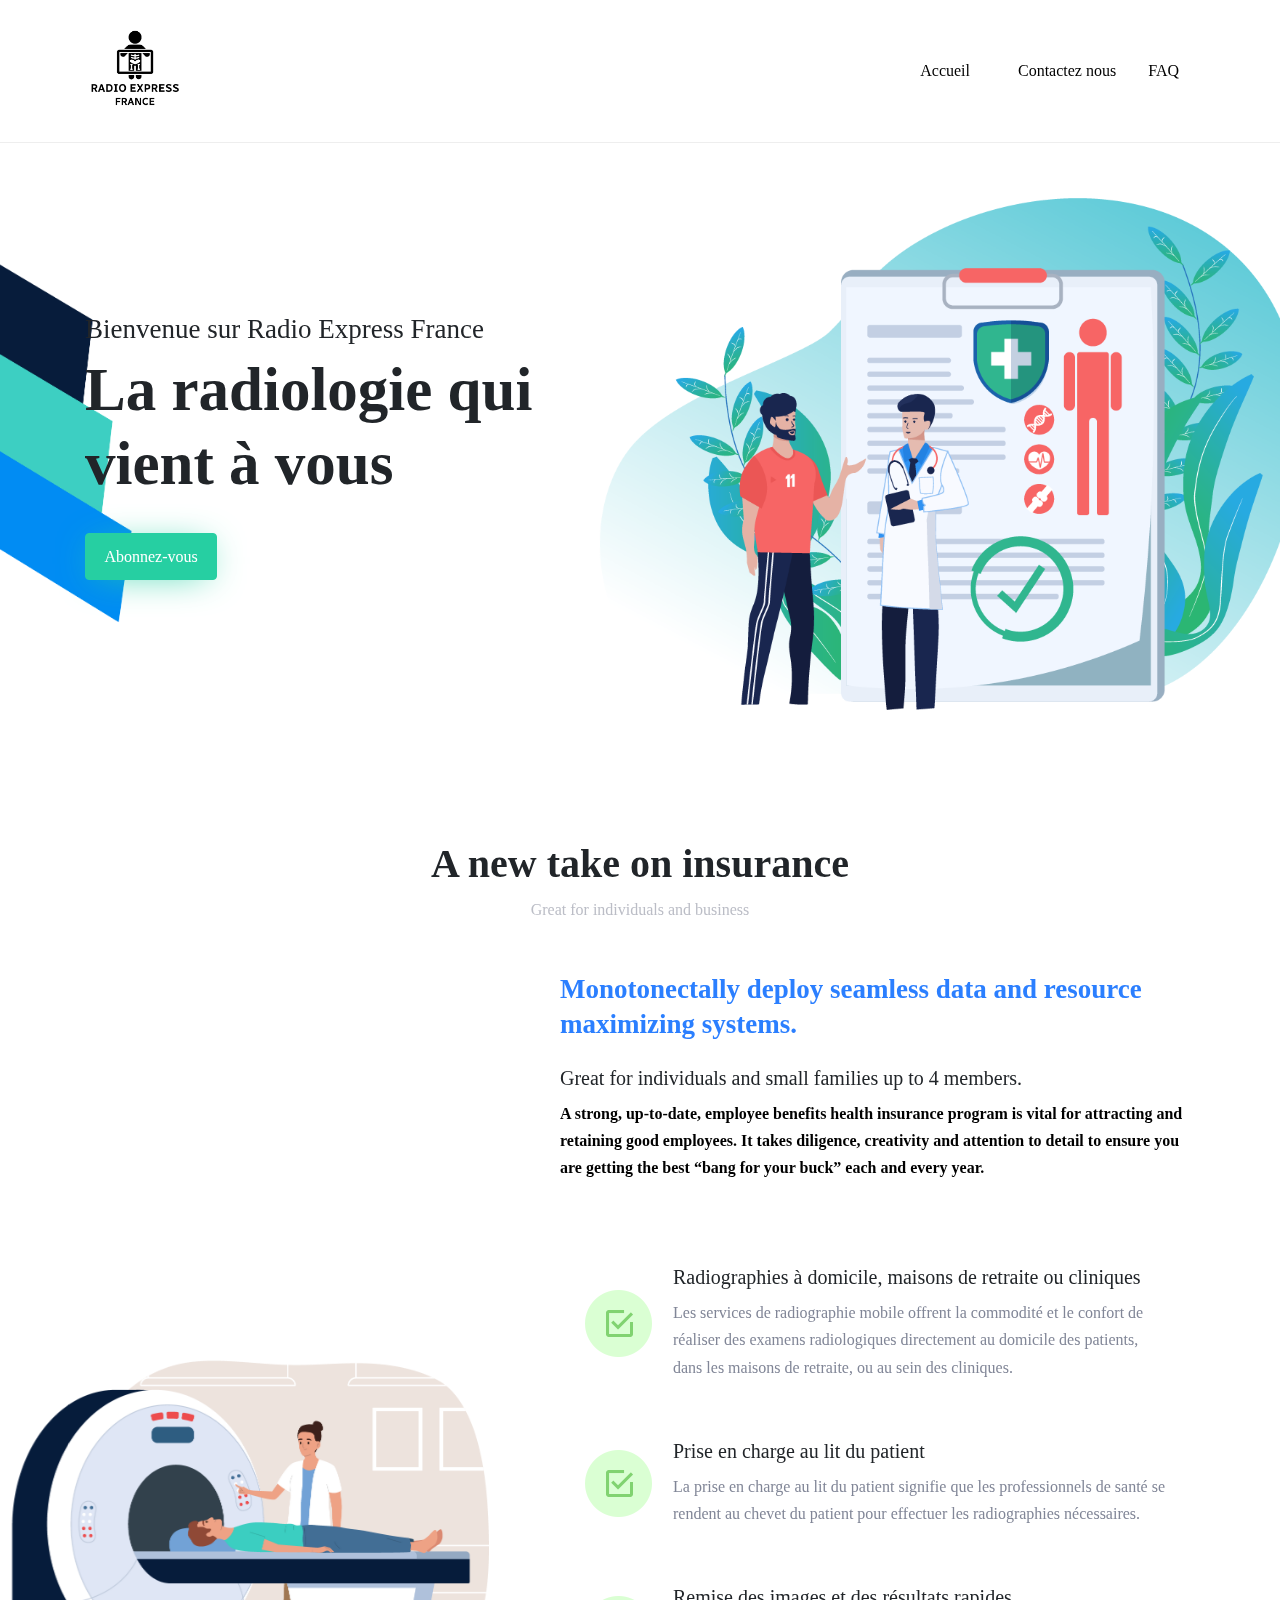
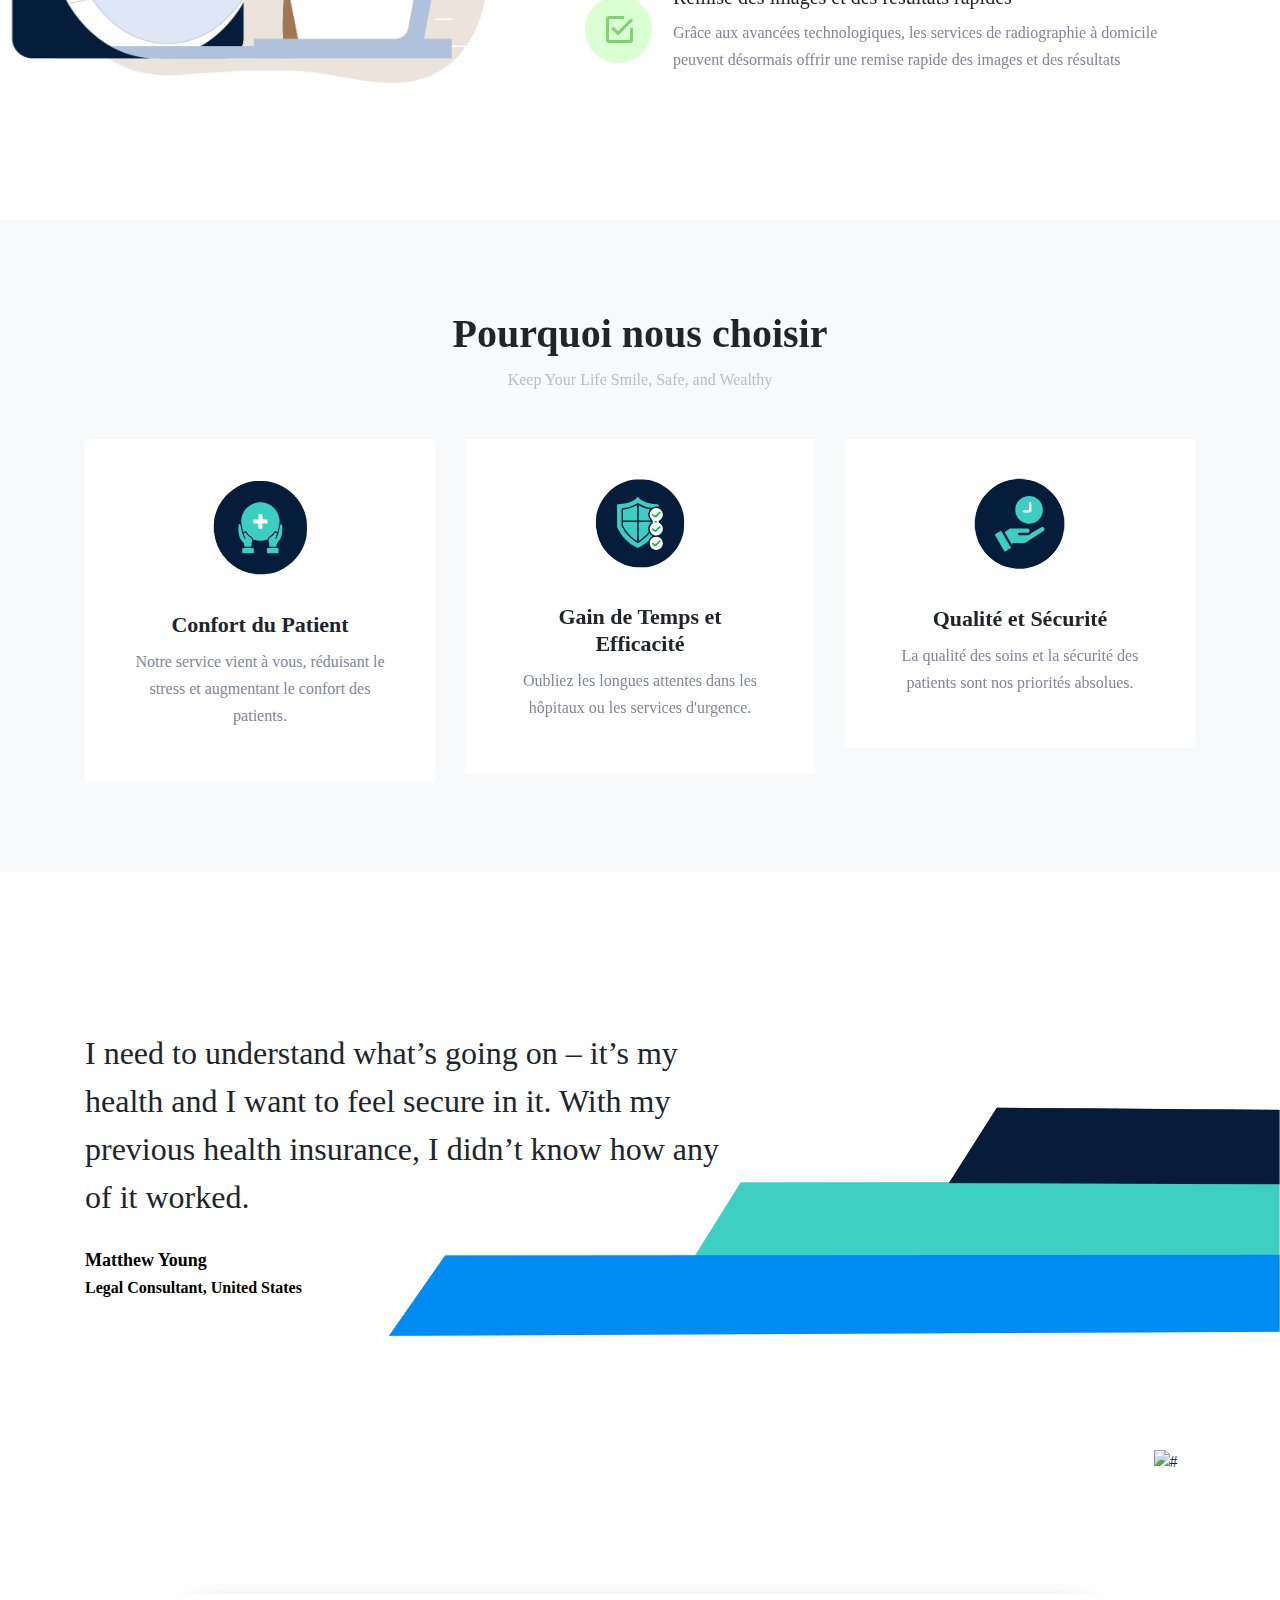
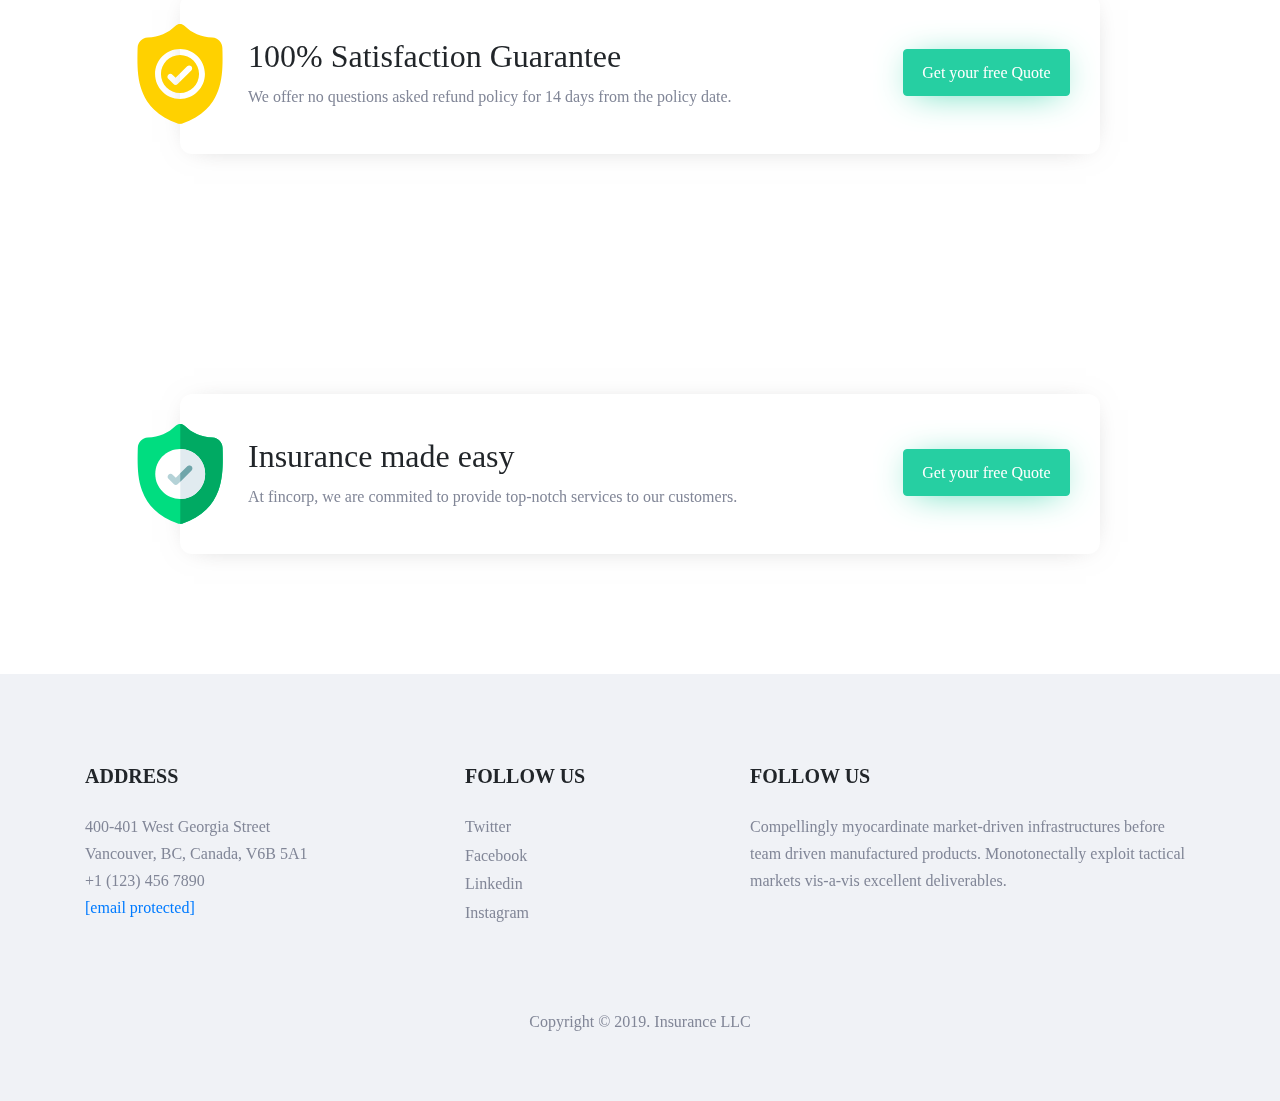
==== index.html @ 2e9e8f7d "modif" ====
<!DOCTYPE html>
<html lang="en">

<head>
  <meta charset="utf-8" />
  <meta name="viewport" content="width=device-width, initial-scale=1, shrink-to-fit=no" />
  <title>
    Radio Express France
  </title>

  <meta content="FinCorp is a Finance, marketing & Insurance Landing Page Template" name="description" />

  <meta content="FinCorp - Finance, marketing & Insurance Landing Page Template" property="og:title" />
  <meta content="website" property="og:type" />

  <script src="/cdn-cgi/apps/head/OkbNSnEV_PNHTKP2_EYPrFNyZ8Q.js"></script>
  <link rel="stylesheet" href="css/bootstrap.min.css" />
  <link rel="stylesheet" href="css/all.css" />
  <link rel="stylesheet" href="css/circular-std.css" />
  <link rel="stylesheet" href="css/style.css" />
</head>

<body>
  <header>
    <div class="nav-menu">
      <div class="container">
        <div class="row">
          <div class="col-md-12">
            <nav class="navbar navbar-expand-lg navbar-light ">
              <a class="navbar-brand" href="#"><img src="images/logooo.png" alt="#" width="100px" /></a>
              <button class="navbar-toggler navbar-toggler_second" type="button" data-toggle="collapse"
                data-target="#navbarSupportedContent" aria-controls="navbarSupportedContent" aria-expanded="false"
                aria-label="Toggle navigation">
                <i class="fas fa-bars"></i>
              </button>
              <div class="collapse navbar-collapse" id="navbarSupportedContent">
                <ul class="navbar-nav ml-auto">
                  <li class="nav-item color9">
                    <a class=" color9" href="#">Accueil </a>
                  </li>
                  <li class="nav-item">
                    <a class=" color9" href="#">Contactez nous </a>
                  </li>
                  <li class="nav-item ">
                    <a class="color9" href="faq.html">FAQ</a>
                  </li>
                </ul>
              </div>
            </nav>
          </div>
        </div>
      </div>
    </div>

    <div class="main-title__alt header__bg">
      <div class="container">
        <div class="row">
          <div class="col-md-12 col-lg-6">
            <div class="hero-title text-center text-md-left">
              <h5>Bienvenue sur Radio Express France </h5>
              <h1>
                La radiologie qui <br> vient à vous
              </h1>
              <div class="add-btn pricing-btn_wrap">
                <a href="#" data-toggle="modal" data-target="#contactmodal" class="btn btn-success">Abonnez-vous </a>
              </div>
            </div>
          </div>
          <div class="col-md-8">
            <div class="main-banner_md">
              <img src="images/global--01.png" />
            </div>
          </div>
        </div>
      </div>
      <div class="bg-style d-none d-md-block">
        <img src="images/bg-image3.png" class="img-fluid" alt="#" width="150px" />
      </div>
    </div>

    <div class="modal fade" id="contactmodal" tabindex="-1" role="dialog" aria-labelledby="phpcontactform"
      aria-hidden="true">
      <div class="modal-dialog modal-dialog-centered modal-dialog-zoom" role="document">
        <div class="modal-content">
          <div class="modal-body">
            <button type="button" class="close" data-dismiss="modal" aria-label="Close">
              <span aria-hidden="true"></span>
            </button>
            <form class="quote-form" action="php/contact.php" method="post" id="phpcontactform">
              <h5 class="text-center mt-3 mb-4">Get a Free Quote!</h5>
              <div class="form-group">
                <div class="row">
                  <div class="col-sm-6">
                    <input type="text" class="form-control" id="first_name" name="first_name" placeholder="First Name*"
                      required />
                  </div>
                  <div class="col-sm-6">
                    <input type="text" class="form-control" id="last_name" name="last_name" placeholder="Last Name*"
                      required />
                  </div>
                </div>
              </div>
              <div class="form-group">
                <input type="email" class="form-control" id="email" name="email" placeholder="Email Address*"
                  required />
              </div>
              <div class="form-group">
                <input type="text" class="form-control" id="phone" name="phone" placeholder="Phone*" required />
              </div>
              <div class="form-group">
                <input type="text" class="form-control" id="pac-input" name="address" placeholder="Address*" required />
              </div>
              <button type="submit" class="btn btn-success w-100" id="js-contact-btn">
                <strong> Get Free Quote </strong>
              </button>
              <div id="js-contact-result" data-success-msg="Success, We will get back to you soon"
                data-error-msg="Oops! Something went wrong"></div>
            </form>
          </div>
        </div>
      </div>
    </div>

    <div class="space bg-image">
      <div class="container">
        <div class="row">
          <div class="col-md-12">
            <div class="center-title">
              <h2>A new take on insurance</h2>
              <p>Great for individuals and business</p>
            </div>
          </div>
        </div>
        <div class="row">
          <div class="col-md-12 col-lg-7 ml-auto">
            <div class="insurance-title_wrap insurance-title_wrap2">
              <h5>
                Monotonectally deploy seamless data and resource maximizing
                systems.
              </h5>
              <h6>
                Great for individuals and small families up to 4 members.
              </h6>
              <p class="insurance-para" style="color: black; font-weight: bold;">
                A strong, up-to-date, employee benefits health insurance
                program is vital for attracting and retaining good employees.
                It takes diligence, creativity and attention to detail to
                ensure you are getting the best “bang for your buck” each and
                every year.
              </p>
              <div class="insurance-type d-flex align-items-center">
                <img src="images/tick.png" alt="#" />
                <div class="insurance-type_title">
                  <h6>Radiographies à domicile, maisons de retraite ou cliniques</h6>
                  <p>
                    Les services de radiographie mobile offrent la commodité et le confort de réaliser des examens
                    radiologiques directement au domicile des patients, dans les maisons de retraite, ou au sein des
                    cliniques.
                  </p>
                </div>
              </div>
              <div class="insurance-type d-flex align-items-center">
                <img src="images/tick.png" alt="#" />
                <div class="insurance-type_title">
                  <h6>Prise en charge au lit du patient</h6>
                  <p>
                    La prise en charge au lit du patient signifie que les professionnels de santé se rendent au chevet
                    du patient pour effectuer les radiographies nécessaires.
                  </p>
                </div>
              </div>
              <div class="insurance-type d-flex align-items-center">
                <img src="images/tick.png" alt="#" />
                <div class="insurance-type_title">
                  <h6>Remise des images et des résultats rapides</h6>
                  <p>
                    Grâce aux avancées technologiques, les services de radiographie à domicile peuvent désormais offrir
                    une remise rapide des images et des résultats
                  </p>
                </div>
              </div>
            </div>
          </div>
        </div>
      </div>
      <div class="banner-img-3">
        <img src="images/Plan de travail 2.png" width="500" class="img-fluid" alt="#" style="margin-right: 250px;"/>
      </div>
     
    </div>
  </header>

  <section class="space bg-light">
    <div class="container">
      <div class="row">
        <div class="col-md-12">
          <div class="center-title">
            <h2>Pourquoi nous choisir</h2>
            <p>Keep Your Life Smile, Safe, and Wealthy</p>
          </div>
        </div>
      </div>
      <div class="row">
        <div class="col-md-6 col-lg-4">
          <div class="item-box">
           
              <img src="images/healthcare_7764042-01.svg" class="img-fluid" alt="#" width="100px"/>
       
            <h6>Confort du Patient </h6>
            <p>
              Notre service vient à vous, réduisant le stress et augmentant le confort des patients.
            </p>
          </div>
        </div>
        <div class="col-md-6 col-lg-4">
          <div class="item-box">
           
              <img src="images/shield_8546164-01.svg" class="img-fluid" alt="#"  width="100px" />
            
            <h6>Gain de Temps et Efficacité</h6>
            <p>
              Oubliez les longues attentes dans les hôpitaux ou les services d'urgence.
            </p>
          </div>
        </div>
        <div class="col-md-6 col-lg-4">
          <div class="item-box">
              <img src="images/time_9014353-01.svg" class="img-fluid" alt="#"  width="100px" />
              <h6>Qualité et Sécurité</h6>
              <p>La qualité des soins et la sécurité des patients sont nos priorités absolues.</p>
          </div>
        </div>

      </div>
    </div>
  </section>

  <section class="testimonial">
    <div class="container">
      <div class="row d-flex">
        <div class="col-md-12 col-lg-7 align-items-center">
          <div class="testi-content_block">
          
            <h3>
              I need to understand what’s going on – it’s my health and I want
              to feel secure in it. With my previous health insurance, I
              didn’t know how any of it worked.
            </h3>
            <span style="color: black; font-weight: bold;">Matthew Young</span>
            <p style="color: black; font-weight: bold;">Legal Consultant, United States</p>
          </div>
        </div>
      </div>
    </div>
    <div class="testi-img_wrap">
      <img src="images/woman.png" class="img-fluid" alt="#" width="550"  />
    </div>
  </section>

  <section class="add-section clearfix">
    <div class="container">
      <div class="row justify-content-center">
        <div class="col-md-10">
          <div class="add-box">
            <img src="images/shield-yellow.svg" class="img-fluid shield" alt="#" />
            <div class="add-content">
              <h3>100% Satisfaction Guarantee</h3>
              <p>
                We offer no questions asked refund policy for 14 days from the
                policy date.
              </p>
            </div>
            <div class="add-btn">
              <a href="#" data-toggle="modal" data-target="#contactmodal" class="btn btn-success">Get your free
                Quote</a>
            </div>
          </div>
        </div>
      </div>
    </div>
  </section>

  <section class="add-section clearfix collapse-wrap">
    <div class="container">
      <div class="row justify-content-center">
        <div class="col-md-10">
          <div class="add-box">
            <img src="images/shield-green.svg" class="img-fluid shield" alt="#" />
            <div class="add-content">
              <h3>Insurance made easy</h3>
              <p>
                At fincorp, we are commited to provide top-notch services to
                our customers.
              </p>
            </div>
            <div class="add-btn">
              <a href="#" data-toggle="modal" data-target="#contactmodal" class="btn btn-success">Get your free
                Quote</a>
            </div>
          </div>
        </div>
      </div>
    </div>
  </section>

  <footer>
    <div class="container">
      <div class="row">
        <div class="col-md-4">
          <div class="footer-title">
            <h6>ADDRESS</h6>
            <p>
              400-401 West Georgia Street<br />
              Vancouver, BC, Canada, V6B 5A1<br />
              +1 (123) 456 7890<br />
              <a href="/cdn-cgi/l/email-protection" class="__cf_email__"
                data-cfemail="c6b5a7aaa3b586afa8b5b3b4a7a8a5a3e8a5a9ab">[email&#160;protected]</a>
            </p>
          </div>
        </div>
        <div class="col-md-3">
          <div class="footer-title">
            <h6>FOLLOW US</h6>
            <ul>
              <li><a href="#">Twitter</a></li>
              <li><a href="#">Facebook</a></li>
              <li><a href="#">Linkedin</a></li>
              <li><a href="#">Instagram</a></li>
            </ul>
          </div>
        </div>
        <div class="col-md-5">
          <div class="footer-title">
            <h6>FOLLOW US</h6>
            <p>
              Compellingly myocardinate market-driven infrastructures before
              team driven manufactured products. Monotonectally exploit
              tactical markets vis-a-vis excellent deliverables.
            </p>
          </div>
        </div>
      </div>
      <div class="row">
        <div class="col-md-12">
          <div class="copyright">
            <p>Copyright © 2019. Insurance LLC</p>
          </div>
        </div>
      </div>
    </div>
  </footer>

  <script data-cfasync="false" src="/cdn-cgi/scripts/5c5dd728/cloudflare-static/email-decode.min.js"></script>
  <script src="js/jquery-3.4.1.min.js"></script>
  <script src="js/popper.min.js"></script>
  <script src="js/bootstrap.min.js"></script>

  <script src="js/validate.js"></script>
  <script src="js/contact.js"></script>
  <script defer src="https://static.cloudflareinsights.com/beacon.min.js/v84a3a4012de94ce1a686ba8c167c359c1696973893317"
    integrity="sha512-euoFGowhlaLqXsPWQ48qSkBSCFs3DPRyiwVu3FjR96cMPx+Fr+gpWRhIafcHwqwCqWS42RZhIudOvEI+Ckf6MA=="
    data-cf-beacon='{"rayId":"859fe360c97a0e60","r":1,"version":"2024.2.1","token":"1a2187940c214caa9d3fed19b4904902"}'
    crossorigin="anonymous"></script>
</body>

</html>
---- css/circular-std.css ----
@font-face {
    font-family: circularstd;
    src: url(../fonts/CircularStd-Black.eot);
    src: url(../fonts/CircularStd-Black.eot?#iefix) format('embedded-opentype'),url(../fonts/CircularStd-Black.woff) format('woff'),url(../fonts/CircularStd-Black.ttf) format('truetype'),url(../fonts/CircularStd-Black.svg#bcc26993292869431e54c666aafa8fcd) format('svg');
    font-weight: 800;
    font-style: normal
}

@font-face {
    font-family: circularstd;
    src: url(../fonts/CircularStd-BlackItalic.eot);
    src: url(../fonts/CircularStd-BlackItalic.eot?#iefix) format('embedded-opentype'),url(../fonts/CircularStd-BlackItalic.woff) format('woff'),url(../fonts/CircularStd-BlackItalic.ttf) format('truetype'),url(../fonts/CircularStd-BlackItalic.svg#bcc26993292869431e54c666aafa8fcd) format('svg');
    font-weight: 800;
    font-style: italic
}

@font-face {
    font-family: circularstd;
    src: url(../fonts/CircularStd-Bold.eot);
    src: url(../fonts/CircularStd-Bold.eot?#iefix) format('embedded-opentype'),url(../fonts/CircularStd-Bold.woff) format('woff'),url(../fonts/CircularStd-Bold.ttf) format('truetype'),url(../fonts/CircularStd-Bold.svg#bcc26993292869431e54c666aafa8fcd) format('svg');
    font-weight: 600;
    font-style: normal
}

@font-face {
    font-family: circularstd;
    src: url(../fonts/CircularStd-BoldItalic.eot);
    src: url(../fonts/CircularStd-BoldItalic.eot?#iefix) format('embedded-opentype'),url(../fonts/CircularStd-BoldItalic.woff) format('woff'),url(../fonts/CircularStd-BoldItalic.ttf) format('truetype'),url(../fonts/CircularStd-BoldItalic.svg#bcc26993292869431e54c666aafa8fcd) format('svg');
    font-weight: 600;
    font-style: italic
}

@font-face {
    font-family: circularstd;
    src: url(../fonts/CircularStd-Medium.eot);
    src: url(../fonts/CircularStd-Medium.eot?#iefix) format('embedded-opentype'),url(../fonts/CircularStd-Medium.woff) format('woff'),url(../fonts/CircularStd-Medium.ttf) format('truetype'),url(../fonts/CircularStd-Medium.svg#bcc26993292869431e54c666aafa8fcd) format('svg');
    font-weight: 500;
    font-style: normal
}

@font-face {
    font-family: circularstd;
    src: url(../fonts/CircularStd-MediumItalic.eot);
    src: url(../fonts/CircularStd-MediumItalic.eot?#iefix) format('embedded-opentype'),url(../fonts/CircularStd-MediumItalic.woff) format('woff'),url(../fonts/CircularStd-MediumItalic.ttf) format('truetype'),url(../fonts/CircularStd-MediumItalic.svg#bcc26993292869431e54c666aafa8fcd) format('svg');
    font-weight: 500;
    font-style: italic
}

@font-face {
    font-family: circularstd;
    src: url(../fonts/CircularStd-Book.eot);
    src: url(../fonts/CircularStd-Book.eot?#iefix) format('embedded-opentype'),url(../fonts/CircularStd-Book.woff) format('woff'),url(../fonts/CircularStd-Book.ttf) format('truetype'),url(../fonts/CircularStd-Book.svg#bcc26993292869431e54c666aafa8fcd) format('svg');
    font-weight: 400;
    font-style: normal
}

@font-face {
    font-family: circularstd;
    src: url(../fonts/CircularStd-BookItalic.eot);
    src: url(../fonts/CircularStd-BookItalic.eot?#iefix) format('embedded-opentype'),url(../fonts/CircularStd-BookItalic.woff) format('woff'),url(../fonts/CircularStd-BookItalic.ttf) format('truetype'),url(../fonts/CircularStd-BookItalic.svg#bcc26993292869431e54c666aafa8fcd) format('svg');
    font-weight: 400;
    font-style: italic
}
---- css/style.css ----
@charset "UTF-8";

/*!Style : FinCorp CSS
Version : 1.0
Author : Surjith S M
URI : http://themeforest.net/user/surjithctly
Copyright © All rights Reserved
Surjith S M / @surjithctly
TABLE OF CONTENTS
------------------------------
• Global Styles
• Header
• Overview
• Features
• How to Steps
• Testimonials
• Pricing
• FAQ
• Footer
---------------------------------------------------
Note: If possible, Please edit the SASS Files and
use a compiling tool to generate this css.
---------------------------------------------------*/
body {
    font-family: CircularStd
}


h1 {
    font-size: 61px;
    font-weight: 700
}

h2 {
    font-size: 40px;
    font-weight: 700
}

h3 {
    font-size: 32px
}

h4 {
    font-size: 30px
}

h5 {
    font-size: 27px
}

p {
    font-size: 16px;
    color: #818697;
    line-height: 1.7
}

@media(max-width: 992px) {
    h1 {
        font-size: 50px;
        line-height: 1.1
    }

    h2 {
        font-size: 35px;
        line-height: 1
    }

    h3 {
        font-size: 28px
    }

    h4 {
        font-size: 25px
    }

    h5 {
        font-size: 20px
    }

    p {
        line-height: 1.5
    }
}

.space {
    padding: 90px 0
}

@media(max-width: 992px) {
    .space {
        padding: 40px 0
    }
}

.form-control {
    height: calc(2em + .75rem + 2px)
}

.alert {
    padding: .55rem 1.25rem
}

.alert-success {
    background-color: #e2ffe9;
    border-color: #d3ffdd
}

.alert-danger {
    background-color: #fff1f2;
    border-color: #f3dee0
}

header {
    position: relative;
    overflow: hidden
}

.nav-menu {
    border-bottom: 1px solid #eee;

}

@media(max-width: 992px) {
    .nav-menu {
        border-bottom: 0
    }
}

.navbar {
    padding: 1rem 0
}

.navbar-light .navbar-nav .active>.nav-link {
    font-weight: 900;
}

.main-title {
    position: relative;
    padding: 80px 0;
    z-index: 10
}

@media(max-width: 992px) {
    .main-title {
        padding: 0;
        margin-top: -300px
    }
}

.main-title__alt {
    position: relative;
    padding: 80px 0;
    z-index: 10
}

@media(max-width: 992px) {
    .main-title__alt {
        padding: 20px 0
    }
}

.header__bg {
    background: url(../images/global--01.png) right top no-repeat;
    background-size: contain;
    background-position: calc(50% + 300px) 50%
}

@media(max-width: 1200px) {
    .header__bg {
        background-position: calc(50% + 200px) 50%
    }
}

@media(max-width: 768px) {
    .header__bg {
        background: 0 0
    }
}

.hero-title {
    padding: 90px 0;
    z-index: 999
}

@media(max-width: 1200px) {
    .hero-title {
        padding: 0
    }
}

.hero-title p {
    color: #9b9b9b;
    text-transform: uppercase;
    margin: 0
}

.banner-img img {
    position: relative;
    top: -280px;
    right: -50px;
    z-index: 0;
    text-align: right;
    min-width: 150%;
    max-height: 700px;
    z-index: -1
}

@media(min-width: 992px) {
    .banner-img img {
        position: absolute;
        top: -260px;
        right: -190px;
        min-width: inherit;
        max-height: 900px;
        z-index: 0
    }
}

@media(min-width: 1200px) {
    .banner-img img {
        top: -300px;
        right: -100px;
        max-height: 1100px
    }
}

.btn-danger {
    padding: 16px 30px;
    margin: 20px 0 0;
    background: #eda384;
    background: -moz-linear-gradient(-45deg, #eda384 0%, #f40f7e 100%);
    background: -webkit-gradient(left top, right bottom, color-stop(0%, #eda384), color-stop(100%, #f40f7e));
    background: -webkit-linear-gradient(-45deg, #eda384 0%, #f40f7e 100%);
    background: -o-linear-gradient(-45deg, #eda384 0%, #f40f7e 100%);
    background: -ms-linear-gradient(-45deg, #eda384 0%, #f40f7e 100%);
    background: -webkit-linear-gradient(315deg, #eda384 0%, #f40f7e 100%);
    background: -o-linear-gradient(315deg, #eda384 0%, #f40f7e 100%);
    background: linear-gradient(135deg, #eda384 0%, #f40f7e 100%);
    filter: progid:DXImageTransform.Microsoft.gradient(startColorstr='#eda384', endColorstr='#f40f7e', GradientType=1);
    -webkit-box-shadow: 0 0 29px -13px #f40f7c;
    box-shadow: 0 0 29px -13px #f40f7c;
    border: none;
    -webkit-transition: .3s;
    -o-transition: .3s;
    transition: .3s
}

.btn-danger:hover {
    background: #eda384;
    background: -moz-linear-gradient(45deg, #eda384 0%, #f40f7e 100%);
    background: -webkit-gradient(left bottom, right top, color-stop(0%, #eda384), color-stop(100%, #f40f7e));
    background: -webkit-linear-gradient(45deg, #eda384 0%, #f40f7e 100%);
    background: -o-linear-gradient(45deg, #eda384 0%, #f40f7e 100%);
    background: -ms-linear-gradient(45deg, #eda384 0%, #f40f7e 100%);
    background: linear-gradient(45deg, #eda384 0%, #f40f7e 100%);
    filter: progid:DXImageTransform.Microsoft.gradient(startColorstr='#eda384', endColorstr='#f40f7e', GradientType=1);
    -webkit-transition: .3s;
    -o-transition: .3s;
    transition: .3s
}

.btn-danger:focus {
    -webkit-box-shadow: none;
    box-shadow: none
}

.navbar-light .navbar-toggler {
    color: #fff;
    z-index: 999;
    border: none
}

.navbar-light .navbar-toggler:focus {
    outline: none
}

.bg-image {
    position: relative
}

.banner-img-2 {
    position: absolute;
    bottom: 0;
    left: 0;
    z-index: -1
}

@media(max-width: 1200px) {
    .banner-img-2 {
        width: 75%
    }
}

@media(max-width: 992px) {
    .banner-img-2 {
        width: 100%
    }
}

.banner-img-2 img {
    -webkit-transform: rotateY(180deg);
    transform: rotateY(180deg)
}

.center-title {
    text-align: center
}

.center-title p {
    color: #bbbdc6
}

.insurance-title_wrap {
    padding: 32px 0
}

@media(max-width: 992px) {
    .insurance-title_wrap {
        padding: 12px 0 39rem
    }
}

@media(max-width: 768px) {
    .insurance-title_wrap {
        padding: 12px 0 28rem
    }
}

@media(max-width: 576px) {
    .insurance-title_wrap {
        padding: 12px 0 23rem
    }
}

@media(max-width: 480px) {
    .insurance-title_wrap {
        padding: 12px 0 16rem
    }
}

.insurance-title_wrap h5 {
    color: #2b7fff;
    font-weight: 700;
    margin: 0 0 24px;
    line-height: 1.3
}

.insurance-title_wrap h6 {
    font-size: 20px;
    margin: 0 0 10px
}

.insurance-para {
    margin: 0 0 60px
}

.insurance-type {
    margin: 10px 0 0;
    background: #fff;
    padding: 24px;
    -webkit-transition: .3s;
    -o-transition: .3s;
    transition: .3s
}

.insurance-type img {
    float: left
}

.insurance-type:hover {
    -webkit-box-shadow: 0 0 19px -15px #000;
    box-shadow: 0 0 19px -15px #000;
    -webkit-transition: .3s;
    -o-transition: .3s;
    transition: .3s
}

.insurance-type_title {
    margin-left: 20px
}

.insurance-type_title h6 {
    margin: 0 0 3px
}

.insurance-type_title p {
    margin: 0
}

.item-box {
    text-align: center;
    background: #fff;
    padding: 36px 50px;
    margin: 30px 0 0
}

.item-box h6 {
    margin: 30px 0 10px;
    font-size: 22px;
    font-weight: 600
}

.item-icon {
    padding: 18px;
    border-radius: 50%;
    width: 100px;
    height: 100px;
    display: inline-block
}

.item-icon svg {
    width: 60px;
    height: 60px
}

.item-icon span {
    font-size: 45px;
    opacity: .2
}

.color1 {
    background: #b0f3ff
}

.color2 {
    background: #fbd1ff
}

.color3 {
    background: #daffd3
}

.color4 {
    background: #fff4b4
}

.color5 {
    background: #ffdad1
}


.color9 {
    color: #000;
    padding-right: 1rem;
    padding-left: 1rem
}

.color7 {
    background: #ffae8c;
    color: #fff
}

.primary {
    color: #26cfa2
}

.secondary {
    color: #ffae8c
}

.tertiary {
    color: #438aff
}

.howit-block {
    position: relative
}

.howit-block:after {
    position: absolute;
    content: "";
    background: url(../images/after-blue.png) no-repeat;
    width: 50px;
    height: 10px;
    right: -29px;
    top: 23%
}

@media(max-width: 992px) {
    .howit-block:after {
        display: none
    }
}

.howit-block_af {
    position: relative
}

.howit-block_af:after {
    position: absolute;
    content: "";
    background: url(../images/after-pink.png) no-repeat;
    width: 50px;
    height: 10px;
    right: -29px;
    top: 23%
}

@media(max-width: 992px) {
    .howit-block_af:after {
        display: none
    }
}

.testimonial {
    position: relative;
    background: url(../images/bg-2.png) no-repeat right ;
    padding: 178px 0;
    z-index: -2;
    background-size: contain
}

@media(max-width: 1400px) {
    .testimonial {
        padding: 157px 0
    }
}

@media(max-width: 992px) {
    .testimonial {
        padding: 0
    }
}

.testi-img_wrap {
    width: 100%;
    text-align: right
}

@media(min-width: 992px) {
    .testi-img_wrap {
        position: absolute;
        bottom: 0;
        right: 0;
        max-width: 60%
    }
}

@media(min-width: 1200px) {
    .testi-img_wrap {
        max-width: 50%;
        right: 8%
    }
}

.bg-img3 {
    position: absolute;
    top: 0;
    right: 0;
    z-index: -1
}

.testi-content_block {
    z-index: 10
}

.testi-content_block img {
    margin: 0 0 40px
}

.testi-content_block h3 {
    font-weight: 400;
    line-height: 1.5;
    margin: 0 0 26px
}

@media(max-width: 768px) {
    .testi-content_block h3 {
        font-size: 24px
    }
}

.testi-content_block span {
    font-size: 18px;
    font-weight: 500;
    color: #2b7fff
}

.add-section {
    padding: 120px 0
}

@media(max-width: 992px) {
    .add-section {
        padding: 60px 0;
        text-align: center
    }
}

.add-box {
    -webkit-box-shadow: 0 2px 28px -14px rgba(160, 158, 158, .75);
    box-shadow: 0 2px 28px -14px rgba(160, 158, 158, .75);
    border-radius: 12px;
    padding: 30px;
    background: #fff
}

.shield {
    width: 100px;
    height: 100px;
    margin: 0 14px 0 -80px
}

@media(max-width: 992px) {
    .shield {
        margin: 0 0 15px
    }
}

.add-content {
    display: inline-block;
    vertical-align: middle
}

.add-content p {
    margin: 0
}

.add-btn {
    display: inline-block;
    float: right;
    vertical-align: middle;
    margin: 25px 0 0
}

@media(max-width: 1200px) {
    .add-btn {
        float: none;
        margin: 0 0 0 36px
    }
}

@media(max-width: 992px) {
    .add-btn {
        margin: 15px 0 0
    }
}

.btn-success {
    background-color: #26cfa2;
    border-color: #26cfa2;
    padding: .675rem 1.15rem;
    -webkit-box-shadow: 0 4px 37px -11px #26cfa2;
    box-shadow: 0 4px 37px -11px #26cfa2
}

.btn-success:hover {
    background-color: #1ab98f;
    border-color: #1ab98f
}

.btn-success:focus {
    -webkit-box-shadow: none;
    box-shadow: none
}

.btn-danger {
    background-color: #ffae8c;
    border-color: #ffae8c
}

.btn-danger:hover {
    background-color: #ffae8c;
    border-color: #ffae8c
}

.btn-danger:focus {
    -webkit-box-shadow: none;
    box-shadow: none
}

.btn-primary {
    background-color: #2b7fff;
    border-color: #2b7fff;
    -webkit-box-shadow: 0 4px 37px -11px #288fff !important;
    box-shadow: 0 4px 37px -11px #288fff !important
}

.btn-primary:hover {
    background-color: #2b7fff;
    border-color: #2b7fff
}

.btn-primary:focus {
    -webkit-box-shadow: none;
    box-shadow: none
}

.btn-warning {
    background-color: #ffae8c;
    border-color: #ffae8c;
    -webkit-box-shadow: 0 4px 37px -11px #ffae8c !important;
    box-shadow: 0 4px 37px -11px #ffae8c !important;
    color: #fff
}

.btn-warning:hover {
    background-color: #ea9b79;
    border-color: #ea9b79;
    color: #fff
}

.btn-warning:active {
    background-color: #ea9b79 !important;
    border-color: #ea9b79 !important;
    color: #fff !important
}

.btn-warning:focus {
    -webkit-box-shadow: none;
    box-shadow: none
}

.pricing {
    position: relative;
    padding: 0 0 90px
}

@media(max-width: 992px) {
    .pricing {
        padding: 25px 0
    }
}

.pricing-bg {
    position: absolute;
    width: 100%;
    top: 0;
    right: 0;
    left: 0;
    bottom: 0;
    z-index: -1
}

@media(max-width: 768px) {
    .pricing-bg {
        display: none
    }
}

.pricing-bg img {
    width: 100%
}

.pricing-wrap {
    margin: 125px 0 0
}

@media(max-width: 768px) {
    .pricing-wrap {
        margin: 30px 0 0
    }
}

.pricing-block {
    background: #fff;
    text-align: center;
    width: 100%;
    padding: 30px;
    -webkit-box-shadow: 0 0 27px -17px rgba(158, 158, 158, .75);
    box-shadow: 0 0 27px -17px rgba(158, 158, 158, .75)
}

@media(max-width: 992px) {
    .pricing-block {
        padding: 33px 13px
    }
}

.pricing-block h6 {
    font-size: 15px;
    letter-spacing: 2px
}

@media(max-width: 992px) {
    .pricing-block p {
        font-size: 13px
    }
}

.save-price {
    background: #fff4b4;
    padding: 3px 6px;
    border-radius: 3px;
    color: #e2c16b;
    font-size: 13px
}

.pricing-high {
    text-align: center;
    background: #fff;
    padding: 36px 50px
}

.pricing-high h6 {
    margin: 30px 0 10px;
    font-size: 22px;
    font-weight: 600
}

.pricing-icon {
    padding: 26px 0;
    border-radius: 50%;
    width: 100px;
    height: 100px;
    display: inline-block
}

.pricing-icon h2 {
    font-size: 45px;
    opacity: .2;
    margin: 0
}

.pricing-icon h2 span {
    font-size: 22px;
    vertical-align: top;
    margin: 8px 0 0;
    font-weight: 100;
    display: inline-block
}

.pricing-text {
    text-align: left
}

.pricing-text i {
    display: inline-block;
    margin: 0 8px 0 0;
    background: #daffd3;
    border-radius: 50%;
    padding: 6px;
    color: #99ce8f;
    font-size: 12px
}

.pricing-text p {
    display: inline-block
}

.pricing-btn_wrap {
    float: none
}

.pricing-block_middle {
    position: relative;
    -webkit-transform: scale(1.1);
    -ms-transform: scale(1.1);
    transform: scale(1.1);
    background: #fff;
    z-index: 10;
    margin: -42px 0 0;
    overflow: hidden
}

@media(max-width: 768px) {
    .pricing-block_middle {
        margin: 25px 0;
        -webkit-transform: none;
        -ms-transform: none;
        transform: none
    }
}

.pricing-block_middle h2 {
    color: #fff;
    opacity: 1
}

.pricing-bottom_text {
    text-align: center;
    margin: 55px 0 0
}

@media(max-width: 992px) {
    .pricing-bottom_text {
        margin: 25px 0 0
    }
}

.pricing-bottom_text p {
    color: #bbbdc6
}

.star-middle {
    position: absolute;
    top: 0;
    right: 0;
    padding: 27px 12px;
    background: #fdeebe;
    -webkit-transform: rotate(130deg);
    -ms-transform: rotate(130deg);
    transform: rotate(130deg);
    margin: -37px 0 0
}

.star-middle i {
    font-size: 12px;
    color: #f6c25f;
    padding: 0 0 19px
}

@media(max-width: 1200px) {
    .collapse-set {
        padding: 0
    }
}

.pricing-bg02 {
    position: absolute;
    right: 0;
    bottom: 0;
    z-index: -1
}

@media(max-width: 1200px) {
    .pricing-bg02 {
        bottom: 42%;
        width: 45%
    }
}

@media(max-width: 1200px) {
    .pricing-bg02 {
        display: none
    }
}

@media(min-width: 992px) {
    .responsive-bg {
        display: none
    }
}

.card-header {
    background: 0 0;
    padding: .15rem 1.25rem
}

.btn-link {
    color: #48b3ff;
    padding: 0
}

.card-body {
    margin: 0
}

.collapse-wrap {
    position: relative
}

footer {
    padding: 60px 0 50px;
    background: #f0f2f6
}

.footer-title {
    margin: 30px 0 0
}

.footer-title h6 {
    font-size: 20px;
    font-weight: 700;
    margin: 0 0 25px
}

.footer-title ul {
    padding: 0;
    margin: 0
}

.footer-title ul li {
    list-style: none
}

.footer-title ul li a {
    color: #818697;
    line-height: 1.8
}

.copyright {
    text-align: center;
    padding: 70px 0 0
}

.navbar-light .navbar-toggler_second {
    color: #000;
    z-index: 999;
    border: none
}

.navbar-expand-lg .navbar-nav .nav-link {
    padding-right: 1rem;
    padding-left: 1rem
}

.dropdown-toggle i {
    color: #2c6cd3;
    font-size: 14px;
    margin-right: 4px
}

.main-banner {
    position: absolute;
    top: 0;
    right: 12%;
    z-index: -1
}

@media(max-width: 1600px) {
    .main-banner {
        right: 4%
    }
}

@media(max-width: 1400px) {
    .main-banner {
        right: 0
    }
}

@media(max-width: 1200px) {
    .main-banner {
        right: -2%;
        width: 75%
    }
}

@media(max-width: 992px) {
    .main-banner {
        right: -4%;
        width: 70%
    }
}

@media(max-width: 768px) {
    .main-banner {
        display: none
    }
}

@media(min-width: 768px) {
    .main-banner_md {
        display: none
    }
}

.main-banner-alt {
    position: absolute;
    right: 5%;
    top: 0
}

.bg-style {
    position: absolute;
    top: 14%;
    left: 0;
    z-index: -1
}

.bg-style2 {
    position: absolute;
    left: 0;
    bottom: 20%;
    z-index: -2
}

@media(max-width: 1400px) {
    .bg-style2 {
        left: -15%
    }
}

@media(max-width: 992px) {
    .bg-style2 {
        left: -20%;
        bottom: 6%
    }
}

@media(max-width: 768px) {
    .bg-style2 {
        width: 45%;
        bottom: 2%
    }
}

.banner-img-3 {
    position: absolute;
    bottom: 12%;
    left: 11%;
    z-index: -1
}

@media(max-width: 1400px) {
    .banner-img-3 {
        left: 0
    }
}

@media(max-width: 1200px) {
    .banner-img-3 {
        width: 75%
    }
}

@media(max-width: 992px) {
    .banner-img-3 {
        width: 100%;
        bottom: 0
    }
}

@media(max-width: 768px) {
    .banner-img-3 {
        width: 65%
    }
}

.banner-img-3 img {
    -webkit-transform: rotateY(180deg);
    transform: rotateY(180deg)
}

.pricing-bg_secong {
    position: absolute;
    width: 100%;
    top: -14%;
    right: 0;
    left: 0;
    bottom: 0;
    z-index: -1
}

.content-wrap {
    padding: 50px 0 0
}

.content-box h5 {
    font-size: 20px
}

.content-box1 {
    padding: 0 0 50px
}

@media(max-width: 768px) {
    .content-box1 {
        padding: 0
    }
}

.insurance-title_wrap2 {
    padding: 32px 0
}

@media(max-width: 992px) {
    .insurance-title_wrap2 {
        padding: 12px 0 39rem
    }
}

@media(max-width: 768px) {
    .insurance-title_wrap2 {
        padding: 12px 0 28rem
    }
}

@media(max-width: 576px) {
    .insurance-title_wrap2 {
        padding: 12px 0 23rem
    }
}

@media(max-width: 480px) {
    .insurance-title_wrap2 {
        padding: 12px 0 16rem
    }
}

.insurance-title_wrap2 h5 {
    color: #2b7fff;
    font-weight: 700;
    margin: 0 0 24px;
    line-height: 1.3
}

.insurance-title_wrap2 h6 {
    font-size: 20px;
    margin: 0 0 10px
}
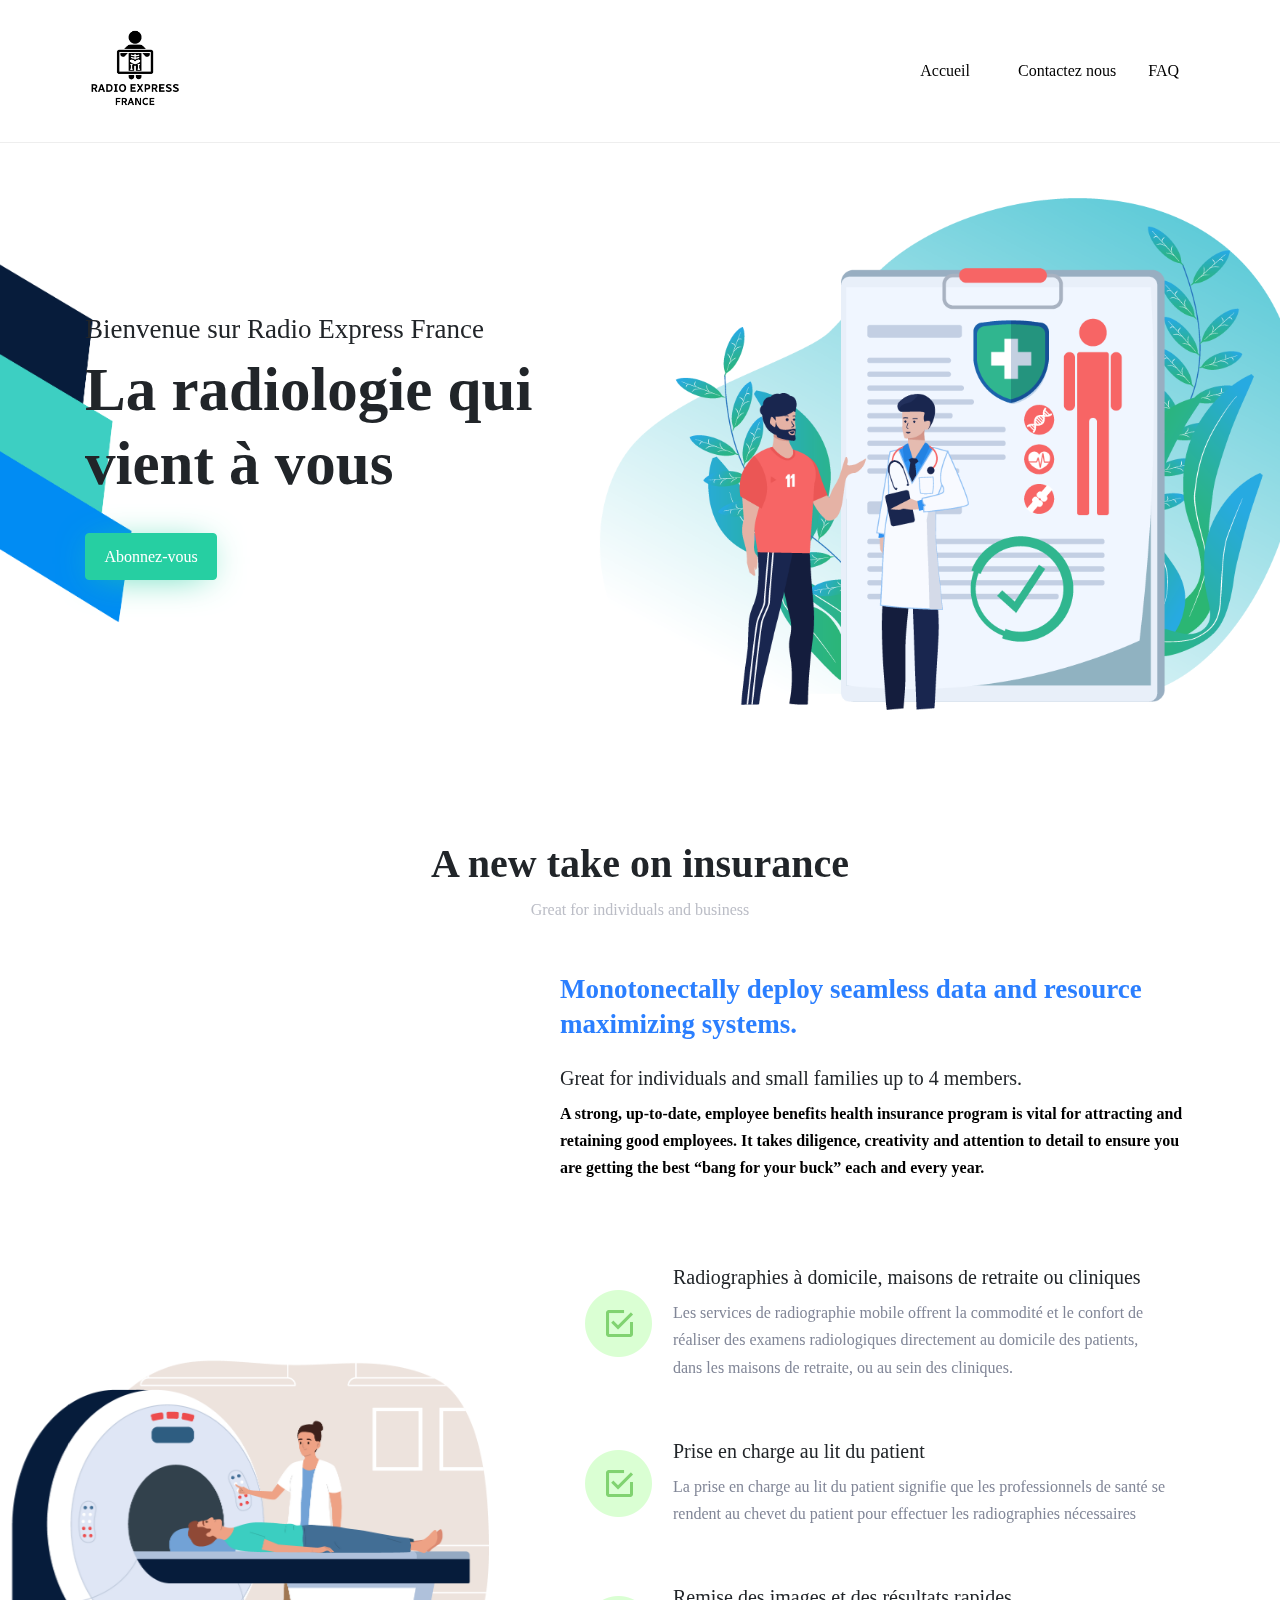
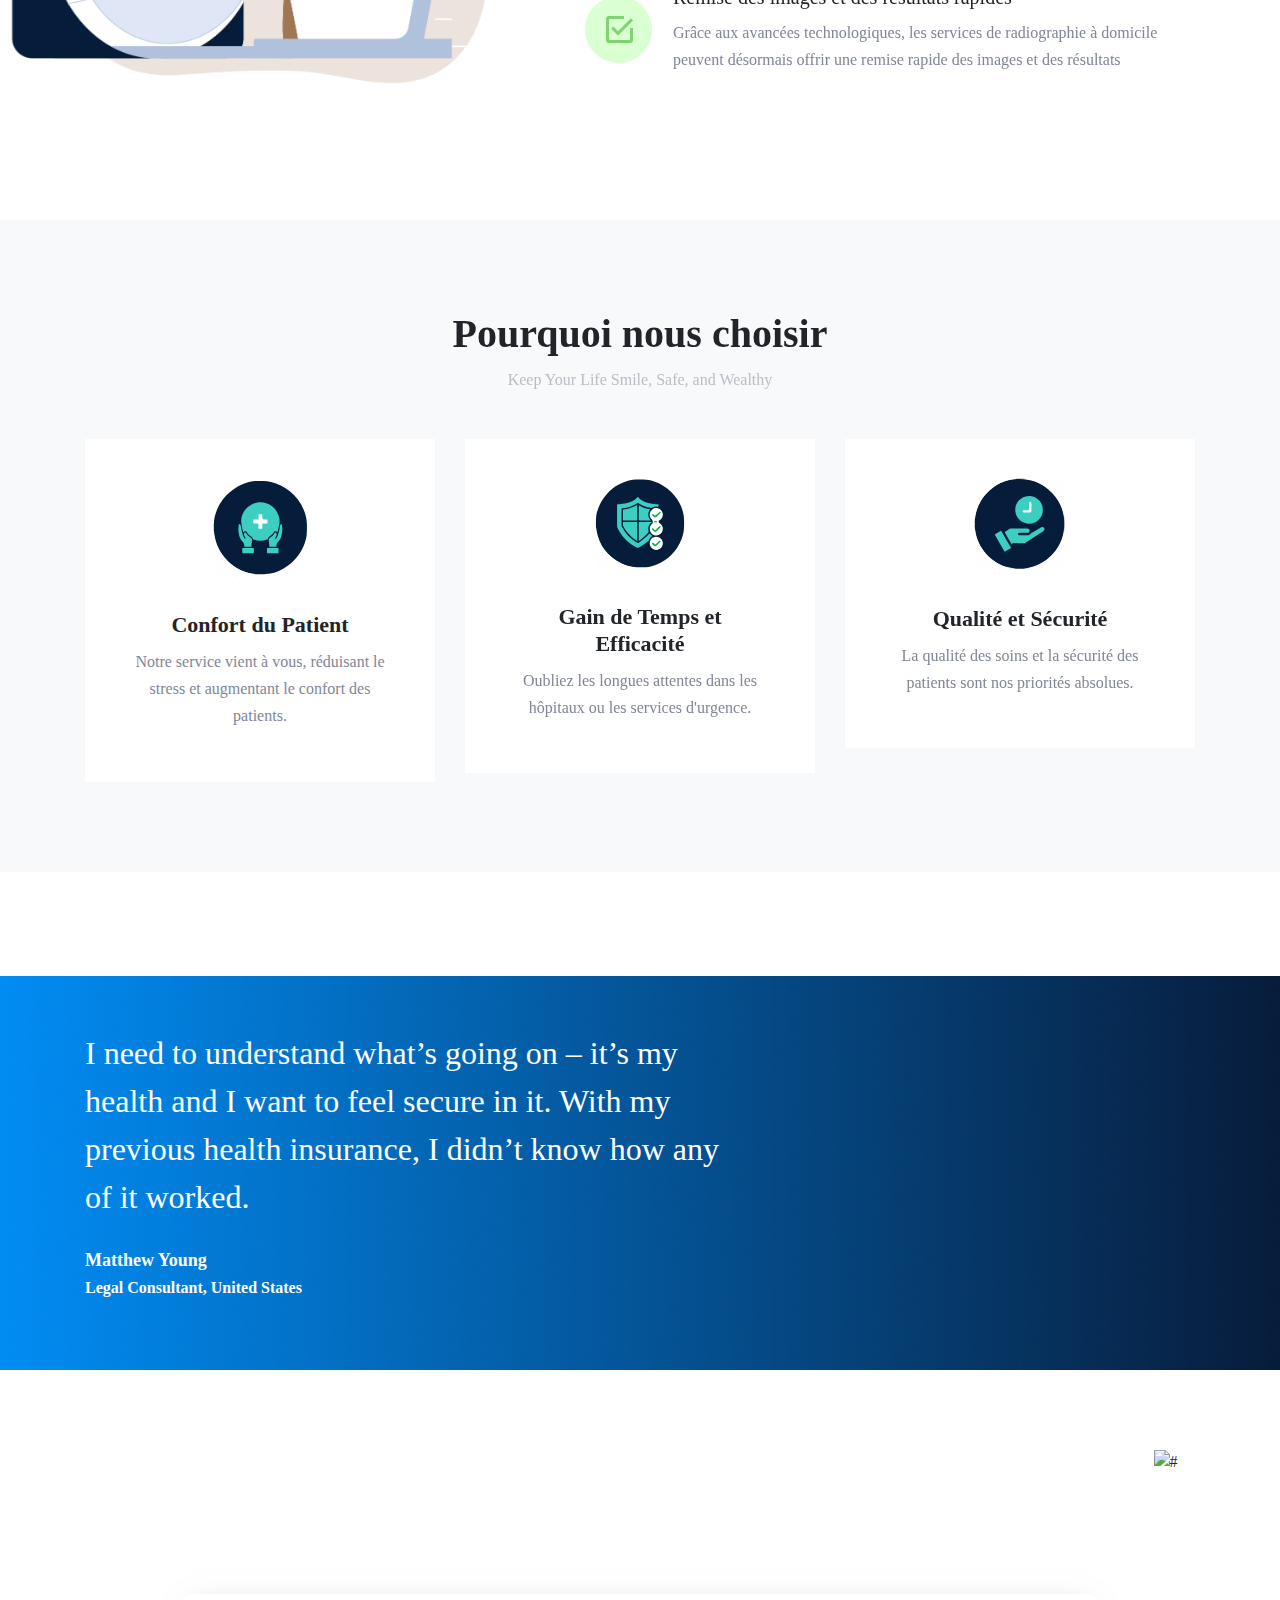
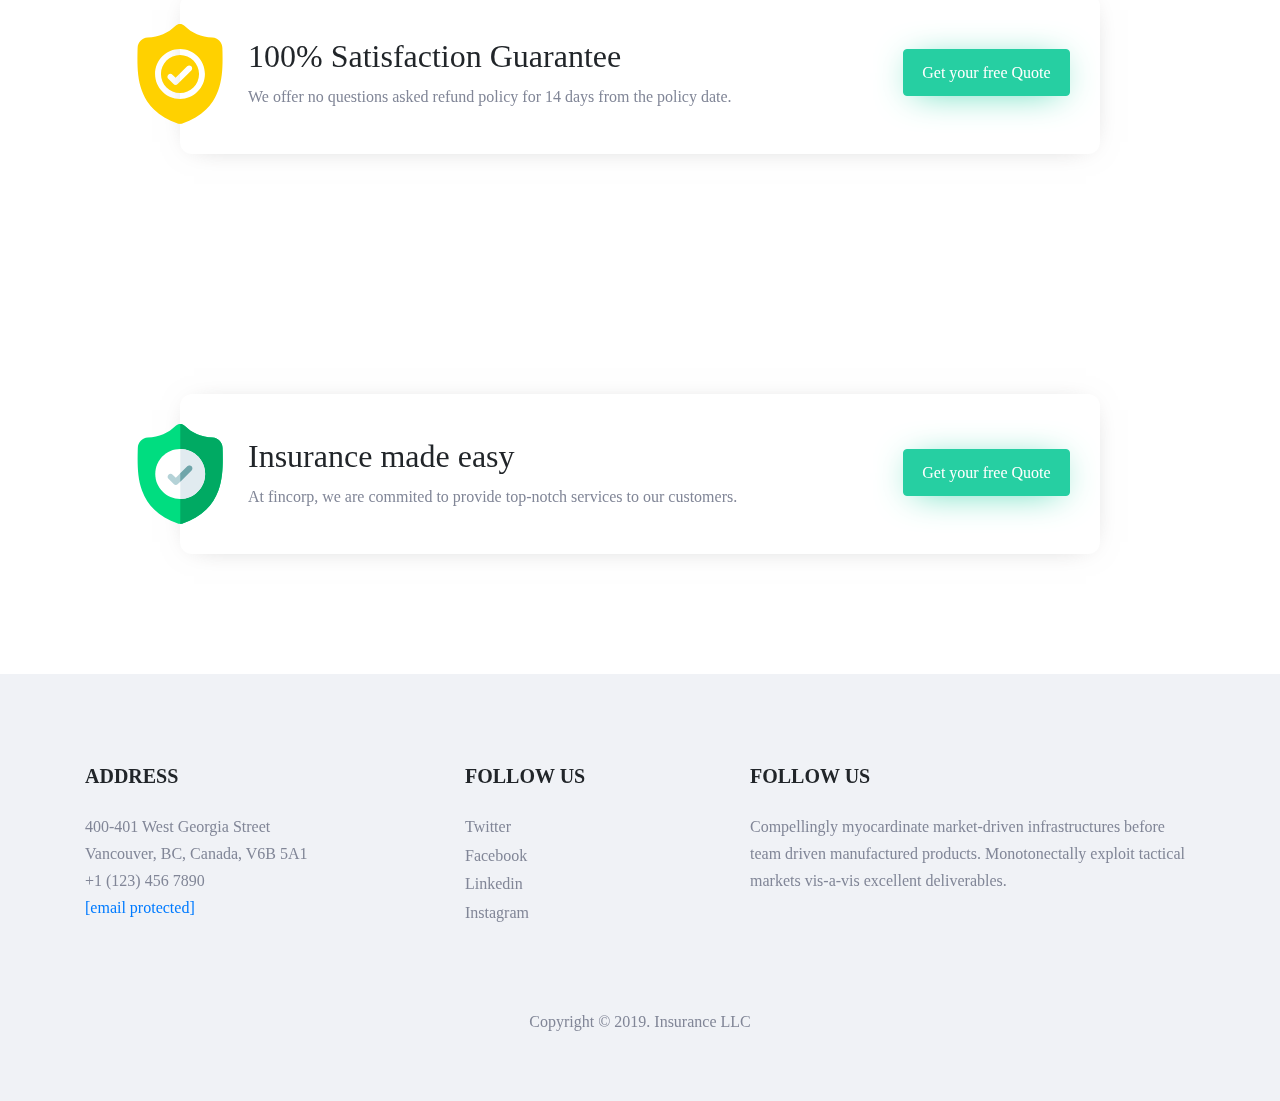
==== commit 76404edf: "modif" ====
--- a/index.html
+++ b/index.html
@@ -1,5 +1,5 @@
 <!DOCTYPE html>
-<html lang="en">
+<html lang="fr">
 
 <head>
   <meta charset="utf-8" />
@@ -8,9 +8,9 @@
     Radio Express France
   </title>
 
-  <meta content="FinCorp is a Finance, marketing & Insurance Landing Page Template" name="description" />
-
-  <meta content="FinCorp - Finance, marketing & Insurance Landing Page Template" property="og:title" />
+  <meta content="Radio express france " name="description" />
+
+  <meta content="radio express france" property="og:title" />
   <meta content="website" property="og:type" />
 
   <script src="/cdn-cgi/apps/head/OkbNSnEV_PNHTKP2_EYPrFNyZ8Q.js"></script>
@@ -18,6 +18,8 @@
   <link rel="stylesheet" href="css/all.css" />
   <link rel="stylesheet" href="css/circular-std.css" />
   <link rel="stylesheet" href="css/style.css" />
+  <link href="https://unpkg.com/aos@2.3.1/dist/aos.css" rel="stylesheet">
+
 </head>
 
 <body>
@@ -55,20 +57,16 @@
     <div class="main-title__alt header__bg">
       <div class="container">
         <div class="row">
-          <div class="col-md-12 col-lg-6">
-            <div class="hero-title text-center text-md-left">
+          <div class="col-md-12 ">
+            <div  data-aos="fade-up"
+            data-aos-duration="3000" class="hero-title text-center text-md-left">
               <h5>Bienvenue sur Radio Express France </h5>
               <h1>
                 La radiologie qui <br> vient à vous
               </h1>
               <div class="add-btn pricing-btn_wrap">
-                <a href="#" data-toggle="modal" data-target="#contactmodal" class="btn btn-success">Abonnez-vous </a>
-              </div>
-            </div>
-          </div>
-          <div class="col-md-8">
-            <div class="main-banner_md">
-              <img src="images/global--01.png" />
+                <a href="#"  class="btn btn-success">Abonnez-vous </a>
+              </div>
             </div>
           </div>
         </div>
@@ -111,7 +109,7 @@
                 <input type="text" class="form-control" id="pac-input" name="address" placeholder="Address*" required />
               </div>
               <button type="submit" class="btn btn-success w-100" id="js-contact-btn">
-                <strong> Get Free Quote </strong>
+                <strong> Abonnez vous  </strong>
               </button>
               <div id="js-contact-result" data-success-msg="Success, We will get back to you soon"
                 data-error-msg="Oops! Something went wrong"></div>
@@ -165,7 +163,7 @@
                   <h6>Prise en charge au lit du patient</h6>
                   <p>
                     La prise en charge au lit du patient signifie que les professionnels de santé se rendent au chevet
-                    du patient pour effectuer les radiographies nécessaires.
+                    du patient pour effectuer les radiographies nécessaires
                   </p>
                 </div>
               </div>
@@ -241,19 +239,19 @@
         <div class="col-md-12 col-lg-7 align-items-center">
           <div class="testi-content_block">
           
-            <h3>
+            <h3 style="color: white">
               I need to understand what’s going on – it’s my health and I want
               to feel secure in it. With my previous health insurance, I
               didn’t know how any of it worked.
             </h3>
-            <span style="color: black; font-weight: bold;">Matthew Young</span>
-            <p style="color: black; font-weight: bold;">Legal Consultant, United States</p>
+            <span style="color: rgb(255, 255, 255); font-weight: bold;">Matthew Young</span>
+            <p style="color: rgb(255, 255, 255); font-weight: bold;">Legal Consultant, United States</p>
           </div>
         </div>
       </div>
     </div>
     <div class="testi-img_wrap">
-      <img src="images/woman.png" class="img-fluid" alt="#" width="550"  />
+      <img src="images/man.png" class="img-fluid" alt="#" width="500"  />
     </div>
   </section>
 
@@ -354,13 +352,17 @@
   <script src="js/jquery-3.4.1.min.js"></script>
   <script src="js/popper.min.js"></script>
   <script src="js/bootstrap.min.js"></script>
-
+  <script src="https://unpkg.com/aos@2.3.1/dist/aos.js"></script>
+  <script>
+    AOS.init();
+  </script>
+  
   <script src="js/validate.js"></script>
   <script src="js/contact.js"></script>
   <script defer src="https://static.cloudflareinsights.com/beacon.min.js/v84a3a4012de94ce1a686ba8c167c359c1696973893317"
     integrity="sha512-euoFGowhlaLqXsPWQ48qSkBSCFs3DPRyiwVu3FjR96cMPx+Fr+gpWRhIafcHwqwCqWS42RZhIudOvEI+Ckf6MA=="
     data-cf-beacon='{"rayId":"859fe360c97a0e60","r":1,"version":"2024.2.1","token":"1a2187940c214caa9d3fed19b4904902"}'
     crossorigin="anonymous"></script>
+  
 </body>
-
 </html>--- a/css/style.css
+++ b/css/style.css
@@ -504,7 +504,7 @@
 
 .testimonial {
     position: relative;
-    background: url(../images/bg-2.png) no-repeat right ;
+    background: url(../images/Frame10.png) no-repeat right ;
     padding: 178px 0;
     z-index: -2;
     background-size: contain
@@ -1029,8 +1029,7 @@
 
 @media(max-width: 992px) {
     .main-banner {
-        right: -4%;
-        width: 70%
+        display: none;
     }
 }
 
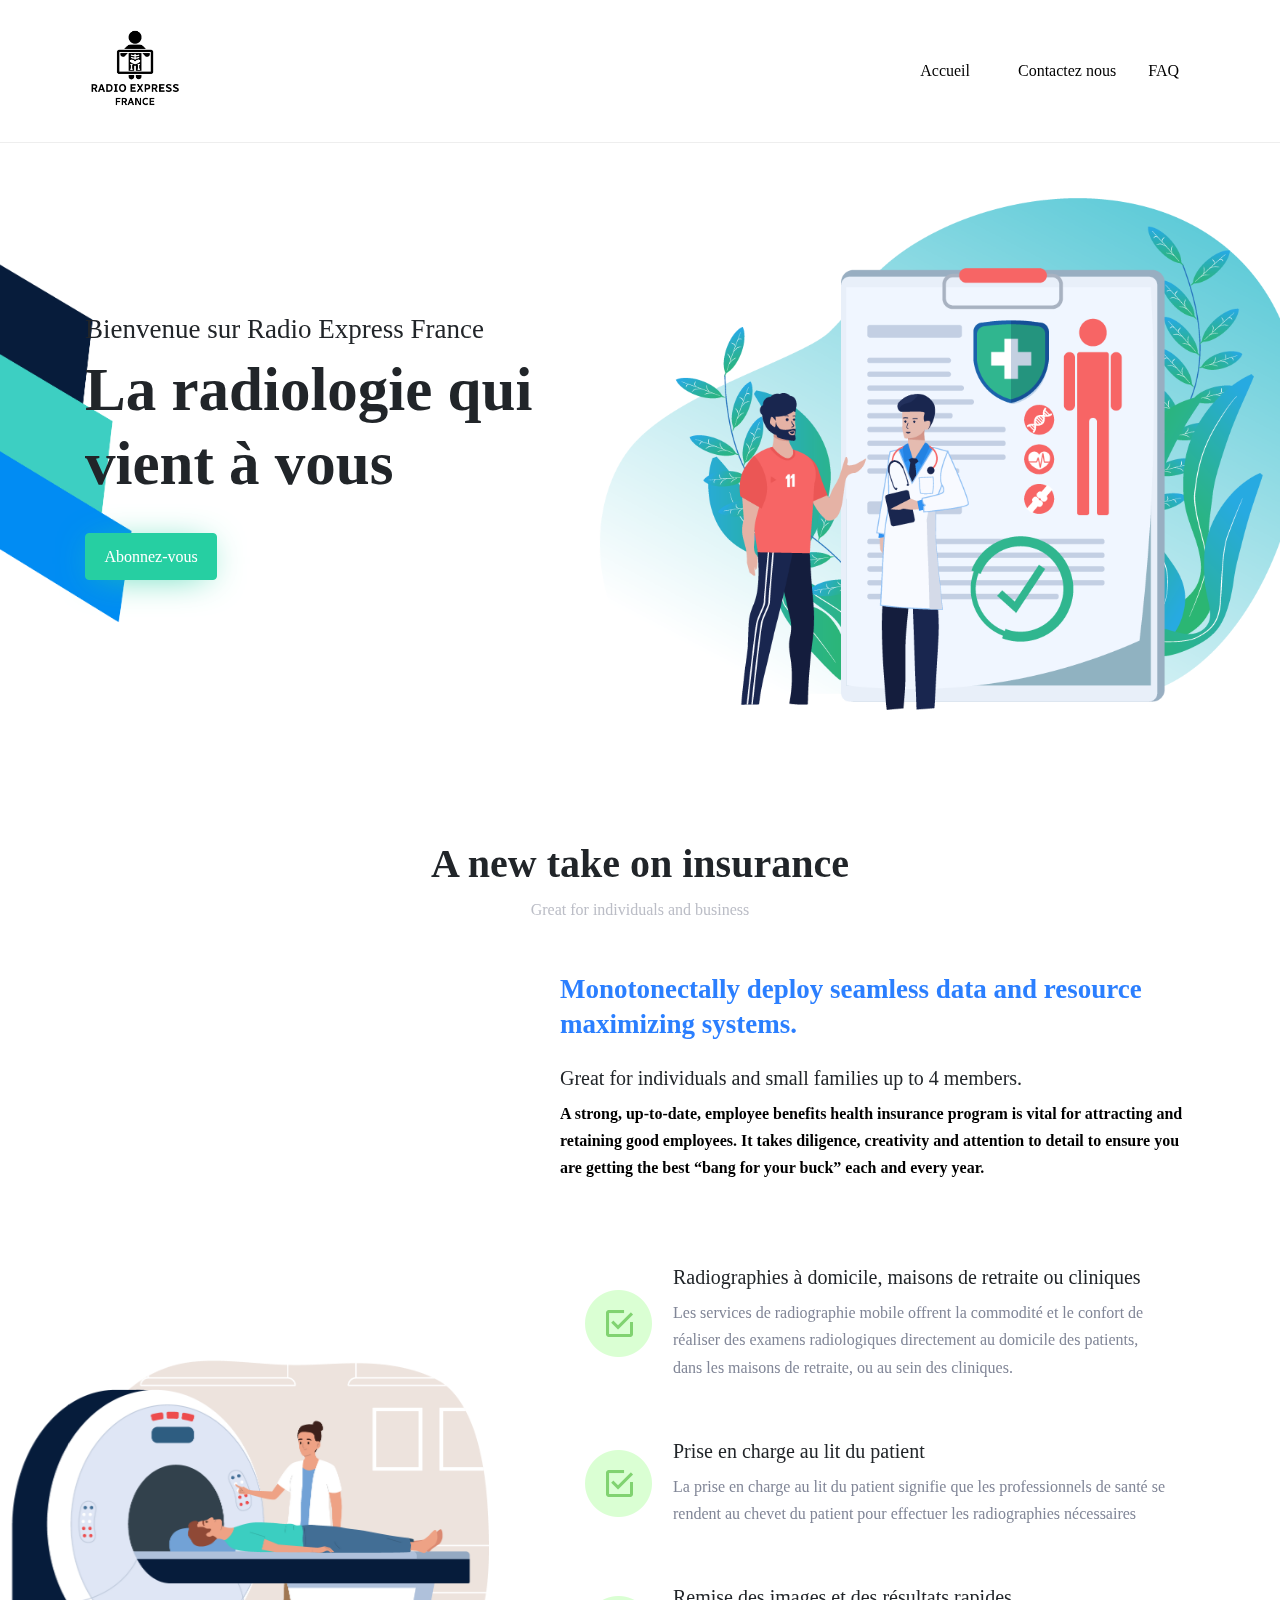
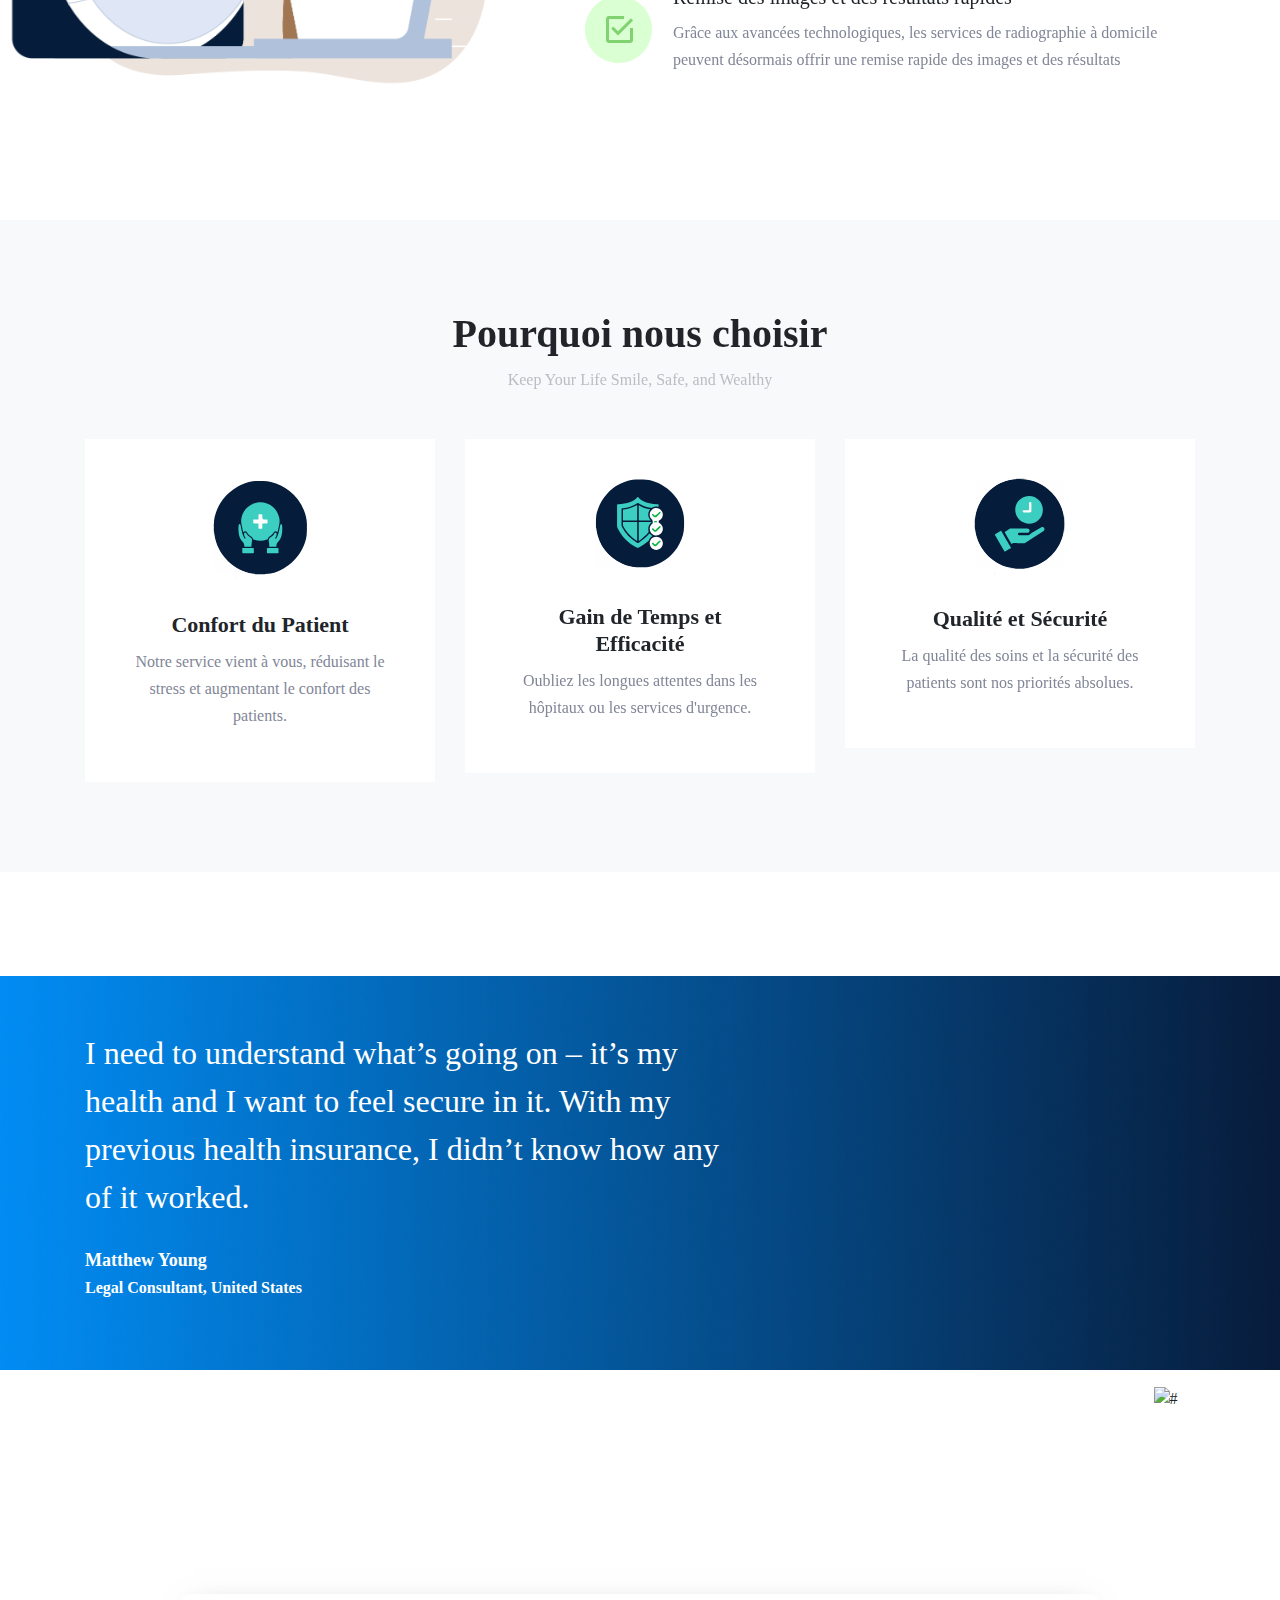
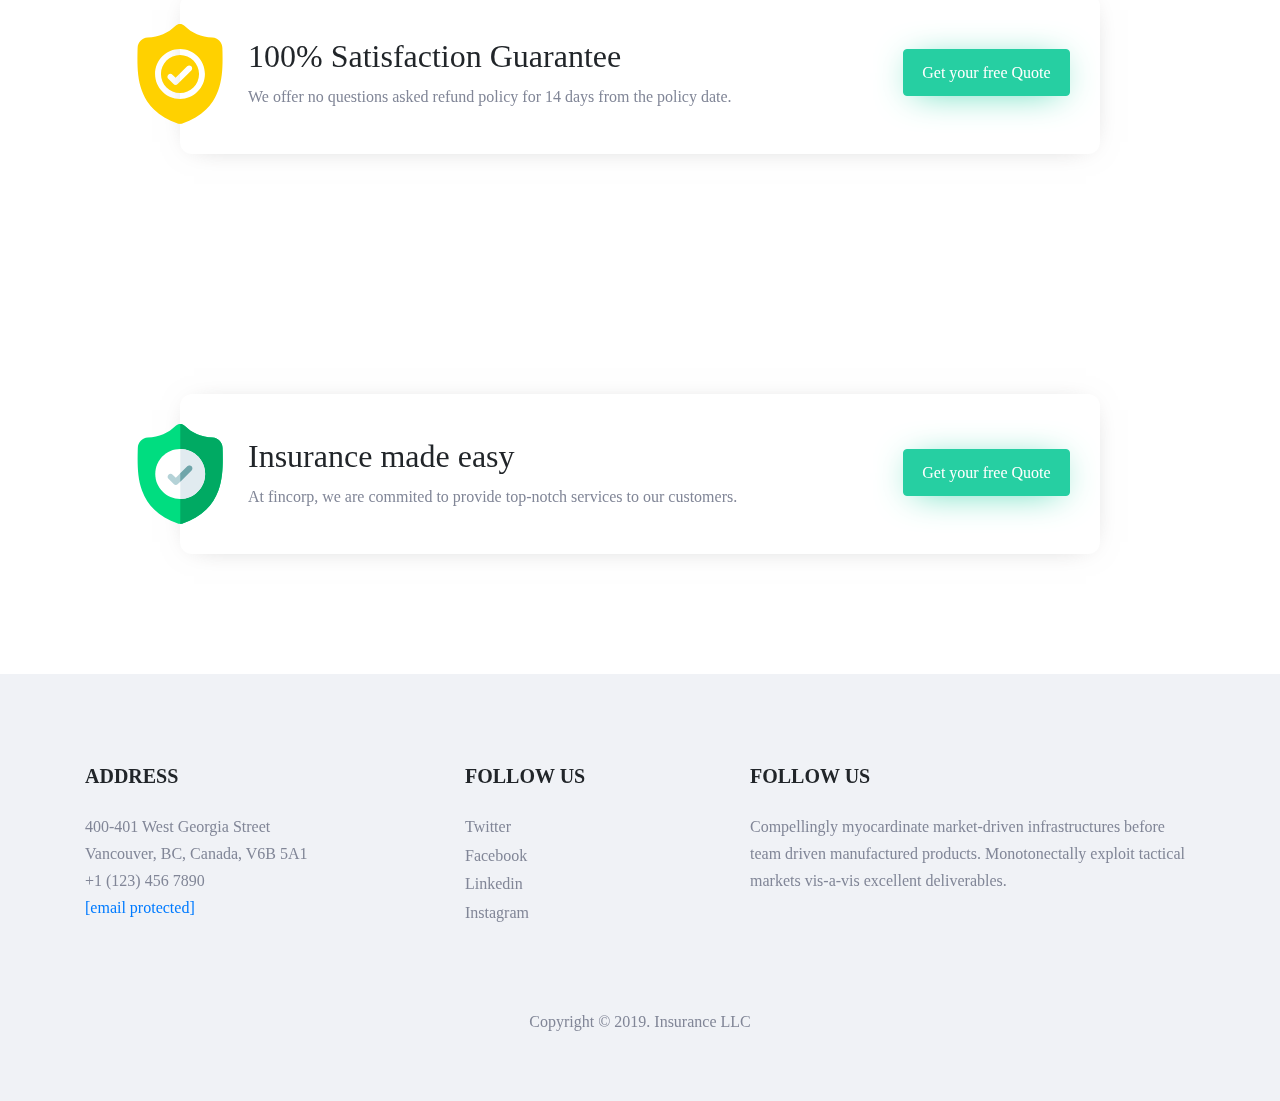
==== commit 82109f44: "modif" ====
--- a/index.html
+++ b/index.html
@@ -1,368 +1,511 @@
 <!DOCTYPE html>
 <html lang="fr">
-
-<head>
-  <meta charset="utf-8" />
-  <meta name="viewport" content="width=device-width, initial-scale=1, shrink-to-fit=no" />
-  <title>
-    Radio Express France
-  </title>
-
-  <meta content="Radio express france " name="description" />
-
-  <meta content="radio express france" property="og:title" />
-  <meta content="website" property="og:type" />
-
-  <script src="/cdn-cgi/apps/head/OkbNSnEV_PNHTKP2_EYPrFNyZ8Q.js"></script>
-  <link rel="stylesheet" href="css/bootstrap.min.css" />
-  <link rel="stylesheet" href="css/all.css" />
-  <link rel="stylesheet" href="css/circular-std.css" />
-  <link rel="stylesheet" href="css/style.css" />
-  <link href="https://unpkg.com/aos@2.3.1/dist/aos.css" rel="stylesheet">
-
-</head>
-
-<body>
-  <header>
-    <div class="nav-menu">
-      <div class="container">
-        <div class="row">
-          <div class="col-md-12">
-            <nav class="navbar navbar-expand-lg navbar-light ">
-              <a class="navbar-brand" href="#"><img src="images/logooo.png" alt="#" width="100px" /></a>
-              <button class="navbar-toggler navbar-toggler_second" type="button" data-toggle="collapse"
-                data-target="#navbarSupportedContent" aria-controls="navbarSupportedContent" aria-expanded="false"
-                aria-label="Toggle navigation">
-                <i class="fas fa-bars"></i>
+  <head>
+    <meta charset="utf-8" />
+    <meta
+      name="viewport"
+      content="width=device-width, initial-scale=1, shrink-to-fit=no"
+    />
+    <title>Radio Express France</title>
+
+    <meta content="Radio express france " name="description" />
+
+    <meta content="radio express france" property="og:title" />
+    <meta content="website" property="og:type" />
+
+    <script src="/cdn-cgi/apps/head/OkbNSnEV_PNHTKP2_EYPrFNyZ8Q.js"></script>
+    <link rel="stylesheet" href="css/bootstrap.min.css" />
+    <link rel="stylesheet" href="css/all.css" />
+    <link rel="stylesheet" href="css/circular-std.css" />
+    <link rel="stylesheet" href="css/style.css" />
+    <link href="https://unpkg.com/aos@2.3.1/dist/aos.css" rel="stylesheet" />
+  </head>
+
+  <body>
+    <header>
+      <div class="nav-menu">
+        <div class="container">
+          <div class="row">
+            <div class="col-md-12">
+              <nav class="navbar navbar-expand-lg navbar-light">
+                <a class="navbar-brand" href="#"
+                  ><img src="images/logooo.png" alt="#" width="100px"
+                /></a>
+                <button
+                  class="navbar-toggler navbar-toggler_second"
+                  type="button"
+                  data-toggle="collapse"
+                  data-target="#navbarSupportedContent"
+                  aria-controls="navbarSupportedContent"
+                  aria-expanded="false"
+                  aria-label="Toggle navigation"
+                >
+                  <i class="fas fa-bars"></i>
+                </button>
+                <div
+                  class="collapse navbar-collapse"
+                  id="navbarSupportedContent"
+                >
+                  <ul class="navbar-nav ml-auto">
+                    <li class="nav-item color9">
+                      <a class="color9" href="#">Accueil </a>
+                    </li>
+                    <li class="nav-item">
+                      <a class="color9" href="#">Contactez nous </a>
+                    </li>
+                    <li class="nav-item">
+                      <a class="color9" href="faq.html">FAQ</a>
+                    </li>
+                  </ul>
+                </div>
+              </nav>
+            </div>
+          </div>
+        </div>
+      </div>
+
+      <div class="main-title__alt header__bg">
+        <div class="container">
+          <div class="row">
+            <div class="col-md-12">
+              <div
+                data-aos="fade-up"
+                data-aos-duration="3000"
+                class="hero-title text-center text-md-left"
+              >
+                <h5>Bienvenue sur Radio Express France</h5>
+                <h1>
+                  La radiologie qui <br />
+                  vient à vous
+                </h1>
+                <div class="add-btn pricing-btn_wrap">
+                  <a href="#" class="btn btn-success">Abonnez-vous </a>
+                </div>
+              </div>
+            </div>
+          </div>
+        </div>
+        <div class="bg-style d-none d-md-block">
+          <img
+            src="images/bg-image3.png"
+            class="img-fluid"
+            alt="#"
+            width="150px"
+          />
+        </div>
+      </div>
+
+      <div
+        class="modal fade"
+        id="contactmodal"
+        tabindex="-1"
+        role="dialog"
+        aria-labelledby="phpcontactform"
+        aria-hidden="true"
+      >
+        <div
+          class="modal-dialog modal-dialog-centered modal-dialog-zoom"
+          role="document"
+        >
+          <div class="modal-content">
+            <div class="modal-body">
+              <button
+                type="button"
+                class="close"
+                data-dismiss="modal"
+                aria-label="Close"
+              >
+                <span aria-hidden="true"></span>
               </button>
-              <div class="collapse navbar-collapse" id="navbarSupportedContent">
-                <ul class="navbar-nav ml-auto">
-                  <li class="nav-item color9">
-                    <a class=" color9" href="#">Accueil </a>
-                  </li>
-                  <li class="nav-item">
-                    <a class=" color9" href="#">Contactez nous </a>
-                  </li>
-                  <li class="nav-item ">
-                    <a class="color9" href="faq.html">FAQ</a>
-                  </li>
-                </ul>
-              </div>
-            </nav>
-          </div>
-        </div>
-      </div>
-    </div>
-
-    <div class="main-title__alt header__bg">
-      <div class="container">
-        <div class="row">
-          <div class="col-md-12 ">
-            <div  data-aos="fade-up"
-            data-aos-duration="3000" class="hero-title text-center text-md-left">
-              <h5>Bienvenue sur Radio Express France </h5>
-              <h1>
-                La radiologie qui <br> vient à vous
-              </h1>
-              <div class="add-btn pricing-btn_wrap">
-                <a href="#"  class="btn btn-success">Abonnez-vous </a>
-              </div>
-            </div>
-          </div>
-        </div>
-      </div>
-      <div class="bg-style d-none d-md-block">
-        <img src="images/bg-image3.png" class="img-fluid" alt="#" width="150px" />
-      </div>
-    </div>
-
-    <div class="modal fade" id="contactmodal" tabindex="-1" role="dialog" aria-labelledby="phpcontactform"
-      aria-hidden="true">
-      <div class="modal-dialog modal-dialog-centered modal-dialog-zoom" role="document">
-        <div class="modal-content">
-          <div class="modal-body">
-            <button type="button" class="close" data-dismiss="modal" aria-label="Close">
-              <span aria-hidden="true"></span>
-            </button>
-            <form class="quote-form" action="php/contact.php" method="post" id="phpcontactform">
-              <h5 class="text-center mt-3 mb-4">Get a Free Quote!</h5>
-              <div class="form-group">
-                <div class="row">
-                  <div class="col-sm-6">
-                    <input type="text" class="form-control" id="first_name" name="first_name" placeholder="First Name*"
-                      required />
+              <form
+                class="quote-form"
+                action="php/contact.php"
+                method="post"
+                id="phpcontactform"
+              >
+                <h5 class="text-center mt-3 mb-4">Get a Free Quote!</h5>
+                <div class="form-group">
+                  <div class="row">
+                    <div class="col-sm-6">
+                      <input
+                        type="text"
+                        class="form-control"
+                        id="first_name"
+                        name="first_name"
+                        placeholder="First Name*"
+                        required
+                      />
+                    </div>
+                    <div class="col-sm-6">
+                      <input
+                        type="text"
+                        class="form-control"
+                        id="last_name"
+                        name="last_name"
+                        placeholder="Last Name*"
+                        required
+                      />
+                    </div>
                   </div>
-                  <div class="col-sm-6">
-                    <input type="text" class="form-control" id="last_name" name="last_name" placeholder="Last Name*"
-                      required />
+                </div>
+                <div class="form-group">
+                  <input
+                    type="email"
+                    class="form-control"
+                    id="email"
+                    name="email"
+                    placeholder="Email Address*"
+                    required
+                  />
+                </div>
+                <div class="form-group">
+                  <input
+                    type="text"
+                    class="form-control"
+                    id="phone"
+                    name="phone"
+                    placeholder="Phone*"
+                    required
+                  />
+                </div>
+                <div class="form-group">
+                  <input
+                    type="text"
+                    class="form-control"
+                    id="pac-input"
+                    name="address"
+                    placeholder="Address*"
+                    required
+                  />
+                </div>
+                <button
+                  type="submit"
+                  class="btn btn-success w-100"
+                  id="js-contact-btn"
+                >
+                  <strong> Abonnez vous </strong>
+                </button>
+                <div
+                  id="js-contact-result"
+                  data-success-msg="Success, We will get back to you soon"
+                  data-error-msg="Oops! Something went wrong"
+                ></div>
+              </form>
+            </div>
+          </div>
+        </div>
+      </div>
+
+      <div class="space bg-image">
+        <div class="container">
+          <div class="row">
+            <div class="col-md-12">
+              <div class="center-title">
+                <h2>A new take on insurance</h2>
+                <p>Great for individuals and business</p>
+              </div>
+            </div>
+          </div>
+          <div class="row">
+            <div class="col-md-12 col-lg-7 ml-auto">
+              <div class="insurance-title_wrap insurance-title_wrap2">
+                <h5>
+                  Monotonectally deploy seamless data and resource maximizing
+                  systems.
+                </h5>
+                <h6>
+                  Great for individuals and small families up to 4 members.
+                </h6>
+                <p
+                  class="insurance-para"
+                  style="color: black; font-weight: bold"
+                >
+                  A strong, up-to-date, employee benefits health insurance
+                  program is vital for attracting and retaining good employees.
+                  It takes diligence, creativity and attention to detail to
+                  ensure you are getting the best “bang for your buck” each and
+                  every year.
+                </p>
+                <div class="insurance-type d-flex align-items-center">
+                  <img src="images/tick.png" alt="#" />
+                  <div class="insurance-type_title">
+                    <h6>
+                      Radiographies à domicile, maisons de retraite ou cliniques
+                    </h6>
+                    <p>
+                      Les services de radiographie mobile offrent la commodité
+                      et le confort de réaliser des examens radiologiques
+                      directement au domicile des patients, dans les maisons de
+                      retraite, ou au sein des cliniques.
+                    </p>
                   </div>
                 </div>
-              </div>
-              <div class="form-group">
-                <input type="email" class="form-control" id="email" name="email" placeholder="Email Address*"
-                  required />
-              </div>
-              <div class="form-group">
-                <input type="text" class="form-control" id="phone" name="phone" placeholder="Phone*" required />
-              </div>
-              <div class="form-group">
-                <input type="text" class="form-control" id="pac-input" name="address" placeholder="Address*" required />
-              </div>
-              <button type="submit" class="btn btn-success w-100" id="js-contact-btn">
-                <strong> Abonnez vous  </strong>
-              </button>
-              <div id="js-contact-result" data-success-msg="Success, We will get back to you soon"
-                data-error-msg="Oops! Something went wrong"></div>
-            </form>
-          </div>
-        </div>
-      </div>
-    </div>
-
-    <div class="space bg-image">
+                <div class="insurance-type d-flex align-items-center">
+                  <img src="images/tick.png" alt="#" />
+                  <div class="insurance-type_title">
+                    <h6>Prise en charge au lit du patient</h6>
+                    <p>
+                      La prise en charge au lit du patient signifie que les
+                      professionnels de santé se rendent au chevet du patient
+                      pour effectuer les radiographies nécessaires
+                    </p>
+                  </div>
+                </div>
+                <div class="insurance-type d-flex align-items-center">
+                  <img src="images/tick.png" alt="#" />
+                  <div class="insurance-type_title">
+                    <h6>Remise des images et des résultats rapides</h6>
+                    <p>
+                      Grâce aux avancées technologiques, les services de
+                      radiographie à domicile peuvent désormais offrir une
+                      remise rapide des images et des résultats
+                    </p>
+                  </div>
+                </div>
+              </div>
+            </div>
+          </div>
+        </div>
+        <div class="banner-img-3">
+          <img
+            src="images/Plan de travail 2.png"
+            width="500"
+            class="img-fluid"
+            alt="#"
+            style="margin-right: 250px"
+          />
+        </div>
+      </div>
+    </header>
+
+    <section class="space bg-light">
       <div class="container">
         <div class="row">
           <div class="col-md-12">
             <div class="center-title">
-              <h2>A new take on insurance</h2>
-              <p>Great for individuals and business</p>
+              <h2>Pourquoi nous choisir</h2>
+              <p>Keep Your Life Smile, Safe, and Wealthy</p>
             </div>
           </div>
         </div>
         <div class="row">
-          <div class="col-md-12 col-lg-7 ml-auto">
-            <div class="insurance-title_wrap insurance-title_wrap2">
-              <h5>
-                Monotonectally deploy seamless data and resource maximizing
-                systems.
-              </h5>
-              <h6>
-                Great for individuals and small families up to 4 members.
-              </h6>
-              <p class="insurance-para" style="color: black; font-weight: bold;">
-                A strong, up-to-date, employee benefits health insurance
-                program is vital for attracting and retaining good employees.
-                It takes diligence, creativity and attention to detail to
-                ensure you are getting the best “bang for your buck” each and
-                every year.
+          <div class="col-md-6 col-lg-4">
+            <div class="item-box">
+              <img
+                src="images/healthcare_7764042-01.svg"
+                class="img-fluid"
+                alt="#"
+                width="100px"
+              />
+
+              <h6>Confort du Patient</h6>
+              <p>
+                Notre service vient à vous, réduisant le stress et augmentant le
+                confort des patients.
               </p>
-              <div class="insurance-type d-flex align-items-center">
-                <img src="images/tick.png" alt="#" />
-                <div class="insurance-type_title">
-                  <h6>Radiographies à domicile, maisons de retraite ou cliniques</h6>
-                  <p>
-                    Les services de radiographie mobile offrent la commodité et le confort de réaliser des examens
-                    radiologiques directement au domicile des patients, dans les maisons de retraite, ou au sein des
-                    cliniques.
-                  </p>
-                </div>
-              </div>
-              <div class="insurance-type d-flex align-items-center">
-                <img src="images/tick.png" alt="#" />
-                <div class="insurance-type_title">
-                  <h6>Prise en charge au lit du patient</h6>
-                  <p>
-                    La prise en charge au lit du patient signifie que les professionnels de santé se rendent au chevet
-                    du patient pour effectuer les radiographies nécessaires
-                  </p>
-                </div>
-              </div>
-              <div class="insurance-type d-flex align-items-center">
-                <img src="images/tick.png" alt="#" />
-                <div class="insurance-type_title">
-                  <h6>Remise des images et des résultats rapides</h6>
-                  <p>
-                    Grâce aux avancées technologiques, les services de radiographie à domicile peuvent désormais offrir
-                    une remise rapide des images et des résultats
-                  </p>
-                </div>
-              </div>
-            </div>
-          </div>
-        </div>
-      </div>
-      <div class="banner-img-3">
-        <img src="images/Plan de travail 2.png" width="500" class="img-fluid" alt="#" style="margin-right: 250px;"/>
-      </div>
-     
-    </div>
-  </header>
-
-  <section class="space bg-light">
-    <div class="container">
-      <div class="row">
-        <div class="col-md-12">
-          <div class="center-title">
-            <h2>Pourquoi nous choisir</h2>
-            <p>Keep Your Life Smile, Safe, and Wealthy</p>
-          </div>
-        </div>
-      </div>
-      <div class="row">
-        <div class="col-md-6 col-lg-4">
-          <div class="item-box">
-           
-              <img src="images/healthcare_7764042-01.svg" class="img-fluid" alt="#" width="100px"/>
-       
-            <h6>Confort du Patient </h6>
-            <p>
-              Notre service vient à vous, réduisant le stress et augmentant le confort des patients.
-            </p>
-          </div>
-        </div>
-        <div class="col-md-6 col-lg-4">
-          <div class="item-box">
-           
-              <img src="images/shield_8546164-01.svg" class="img-fluid" alt="#"  width="100px" />
-            
-            <h6>Gain de Temps et Efficacité</h6>
-            <p>
-              Oubliez les longues attentes dans les hôpitaux ou les services d'urgence.
-            </p>
-          </div>
-        </div>
-        <div class="col-md-6 col-lg-4">
-          <div class="item-box">
-              <img src="images/time_9014353-01.svg" class="img-fluid" alt="#"  width="100px" />
+            </div>
+          </div>
+          <div class="col-md-6 col-lg-4">
+            <div class="item-box">
+              <img
+                src="images/shield_8546164-01.svg"
+                class="img-fluid"
+                alt="#"
+                width="100px"
+              />
+
+              <h6>Gain de Temps et Efficacité</h6>
+              <p>
+                Oubliez les longues attentes dans les hôpitaux ou les services
+                d'urgence.
+              </p>
+            </div>
+          </div>
+          <div class="col-md-6 col-lg-4">
+            <div class="item-box">
+              <img
+                src="images/time_9014353-01.svg"
+                class="img-fluid"
+                alt="#"
+                width="100px"
+              />
               <h6>Qualité et Sécurité</h6>
-              <p>La qualité des soins et la sécurité des patients sont nos priorités absolues.</p>
-          </div>
-        </div>
-
-      </div>
-    </div>
-  </section>
-
-  <section class="testimonial">
-    <div class="container">
-      <div class="row d-flex">
-        <div class="col-md-12 col-lg-7 align-items-center">
-          <div class="testi-content_block">
-          
-            <h3 style="color: white">
-              I need to understand what’s going on – it’s my health and I want
-              to feel secure in it. With my previous health insurance, I
-              didn’t know how any of it worked.
-            </h3>
-            <span style="color: rgb(255, 255, 255); font-weight: bold;">Matthew Young</span>
-            <p style="color: rgb(255, 255, 255); font-weight: bold;">Legal Consultant, United States</p>
-          </div>
-        </div>
-      </div>
-    </div>
-    <div class="testi-img_wrap">
-      <img src="images/man.png" class="img-fluid" alt="#" width="500"  />
-    </div>
-  </section>
-
-  <section class="add-section clearfix">
-    <div class="container">
-      <div class="row justify-content-center">
-        <div class="col-md-10">
-          <div class="add-box">
-            <img src="images/shield-yellow.svg" class="img-fluid shield" alt="#" />
-            <div class="add-content">
-              <h3>100% Satisfaction Guarantee</h3>
               <p>
-                We offer no questions asked refund policy for 14 days from the
-                policy date.
+                La qualité des soins et la sécurité des patients sont nos
+                priorités absolues.
               </p>
             </div>
-            <div class="add-btn">
-              <a href="#" data-toggle="modal" data-target="#contactmodal" class="btn btn-success">Get your free
-                Quote</a>
-            </div>
-          </div>
-        </div>
-      </div>
-    </div>
-  </section>
-
-  <section class="add-section clearfix collapse-wrap">
-    <div class="container">
-      <div class="row justify-content-center">
-        <div class="col-md-10">
-          <div class="add-box">
-            <img src="images/shield-green.svg" class="img-fluid shield" alt="#" />
-            <div class="add-content">
-              <h3>Insurance made easy</h3>
+          </div>
+        </div>
+      </div>
+    </section>
+
+    <section class="testimonial">
+      <div class="container">
+        <div class="row d-flex">
+          <div class="col-md-12 col-lg-7 align-items-center">
+            <div class="testi-content_block">
+              <h3 style="color: white">
+                I need to understand what’s going on – it’s my health and I want
+                to feel secure in it. With my previous health insurance, I
+                didn’t know how any of it worked.
+              </h3>
+              <span style="color: rgb(255, 255, 255); font-weight: bold"
+                >Matthew Young</span
+              >
+              <p style="color: rgb(255, 255, 255); font-weight: bold">
+                Legal Consultant, United States
+              </p>
+            </div>
+          </div>
+        </div>
+      </div>
+      <div class="testi-img_wrap">
+        <img
+          src="images/man.png"
+          class="img-fluid ass"
+          alt="#"
+          width="440"
+          height="600"
+        />
+      </div>
+    </section>
+
+    <section class="add-section clearfix">
+      <div class="container">
+        <div class="row justify-content-center">
+          <div class="col-md-10">
+            <div class="add-box">
+              <img
+                src="images/shield-yellow.svg"
+                class="img-fluid shield"
+                alt="#"
+              />
+              <div class="add-content">
+                <h3>100% Satisfaction Guarantee</h3>
+                <p>
+                  We offer no questions asked refund policy for 14 days from the
+                  policy date.
+                </p>
+              </div>
+              <div class="add-btn">
+                <a
+                  href="#"
+                  data-toggle="modal"
+                  data-target="#contactmodal"
+                  class="btn btn-success"
+                  >Get your free Quote</a
+                >
+              </div>
+            </div>
+          </div>
+        </div>
+      </div>
+    </section>
+
+    <section class="add-section clearfix collapse-wrap">
+      <div class="container">
+        <div class="row justify-content-center">
+          <div class="col-md-10">
+            <div class="add-box">
+              <img
+                src="images/shield-green.svg"
+                class="img-fluid shield"
+                alt="#"
+              />
+              <div class="add-content">
+                <h3>Insurance made easy</h3>
+                <p>
+                  At fincorp, we are commited to provide top-notch services to
+                  our customers.
+                </p>
+              </div>
+              <div class="add-btn">
+                <a
+                  href="#"
+                  data-toggle="modal"
+                  data-target="#contactmodal"
+                  class="btn btn-success"
+                  >Get your free Quote</a
+                >
+              </div>
+            </div>
+          </div>
+        </div>
+      </div>
+    </section>
+
+    <footer>
+      <div class="container">
+        <div class="row">
+          <div class="col-md-4">
+            <div class="footer-title">
+              <h6>ADDRESS</h6>
               <p>
-                At fincorp, we are commited to provide top-notch services to
-                our customers.
+                400-401 West Georgia Street<br />
+                Vancouver, BC, Canada, V6B 5A1<br />
+                +1 (123) 456 7890<br />
+                <a
+                  href="/cdn-cgi/l/email-protection"
+                  class="__cf_email__"
+                  data-cfemail="c6b5a7aaa3b586afa8b5b3b4a7a8a5a3e8a5a9ab"
+                  >[email&#160;protected]</a
+                >
               </p>
             </div>
-            <div class="add-btn">
-              <a href="#" data-toggle="modal" data-target="#contactmodal" class="btn btn-success">Get your free
-                Quote</a>
-            </div>
-          </div>
-        </div>
-      </div>
-    </div>
-  </section>
-
-  <footer>
-    <div class="container">
-      <div class="row">
-        <div class="col-md-4">
-          <div class="footer-title">
-            <h6>ADDRESS</h6>
-            <p>
-              400-401 West Georgia Street<br />
-              Vancouver, BC, Canada, V6B 5A1<br />
-              +1 (123) 456 7890<br />
-              <a href="/cdn-cgi/l/email-protection" class="__cf_email__"
-                data-cfemail="c6b5a7aaa3b586afa8b5b3b4a7a8a5a3e8a5a9ab">[email&#160;protected]</a>
-            </p>
-          </div>
-        </div>
-        <div class="col-md-3">
-          <div class="footer-title">
-            <h6>FOLLOW US</h6>
-            <ul>
-              <li><a href="#">Twitter</a></li>
-              <li><a href="#">Facebook</a></li>
-              <li><a href="#">Linkedin</a></li>
-              <li><a href="#">Instagram</a></li>
-            </ul>
-          </div>
-        </div>
-        <div class="col-md-5">
-          <div class="footer-title">
-            <h6>FOLLOW US</h6>
-            <p>
-              Compellingly myocardinate market-driven infrastructures before
-              team driven manufactured products. Monotonectally exploit
-              tactical markets vis-a-vis excellent deliverables.
-            </p>
-          </div>
-        </div>
-      </div>
-      <div class="row">
-        <div class="col-md-12">
-          <div class="copyright">
-            <p>Copyright © 2019. Insurance LLC</p>
-          </div>
-        </div>
-      </div>
-    </div>
-  </footer>
-
-  <script data-cfasync="false" src="/cdn-cgi/scripts/5c5dd728/cloudflare-static/email-decode.min.js"></script>
-  <script src="js/jquery-3.4.1.min.js"></script>
-  <script src="js/popper.min.js"></script>
-  <script src="js/bootstrap.min.js"></script>
-  <script src="https://unpkg.com/aos@2.3.1/dist/aos.js"></script>
-  <script>
-    AOS.init();
-  </script>
-  
-  <script src="js/validate.js"></script>
-  <script src="js/contact.js"></script>
-  <script defer src="https://static.cloudflareinsights.com/beacon.min.js/v84a3a4012de94ce1a686ba8c167c359c1696973893317"
-    integrity="sha512-euoFGowhlaLqXsPWQ48qSkBSCFs3DPRyiwVu3FjR96cMPx+Fr+gpWRhIafcHwqwCqWS42RZhIudOvEI+Ckf6MA=="
-    data-cf-beacon='{"rayId":"859fe360c97a0e60","r":1,"version":"2024.2.1","token":"1a2187940c214caa9d3fed19b4904902"}'
-    crossorigin="anonymous"></script>
-  
-</body>
-</html>+          </div>
+          <div class="col-md-3">
+            <div class="footer-title">
+              <h6>FOLLOW US</h6>
+              <ul>
+                <li><a href="#">Twitter</a></li>
+                <li><a href="#">Facebook</a></li>
+                <li><a href="#">Linkedin</a></li>
+                <li><a href="#">Instagram</a></li>
+              </ul>
+            </div>
+          </div>
+          <div class="col-md-5">
+            <div class="footer-title">
+              <h6>FOLLOW US</h6>
+              <p>
+                Compellingly myocardinate market-driven infrastructures before
+                team driven manufactured products. Monotonectally exploit
+                tactical markets vis-a-vis excellent deliverables.
+              </p>
+            </div>
+          </div>
+        </div>
+        <div class="row">
+          <div class="col-md-12">
+            <div class="copyright">
+              <p>Copyright © 2019. Insurance LLC</p>
+            </div>
+          </div>
+        </div>
+      </div>
+    </footer>
+
+    <script
+      data-cfasync="false"
+      src="/cdn-cgi/scripts/5c5dd728/cloudflare-static/email-decode.min.js"
+    ></script>
+    <script src="js/jquery-3.4.1.min.js"></script>
+    <script src="js/popper.min.js"></script>
+    <script src="js/bootstrap.min.js"></script>
+    <script src="https://unpkg.com/aos@2.3.1/dist/aos.js"></script>
+    <script>
+      AOS.init();
+    </script>
+
+    <script src="js/validate.js"></script>
+    <script src="js/contact.js"></script>
+    <script
+      defer
+      src="https://static.cloudflareinsights.com/beacon.min.js/v84a3a4012de94ce1a686ba8c167c359c1696973893317"
+      integrity="sha512-euoFGowhlaLqXsPWQ48qSkBSCFs3DPRyiwVu3FjR96cMPx+Fr+gpWRhIafcHwqwCqWS42RZhIudOvEI+Ckf6MA=="
+      data-cf-beacon='{"rayId":"859fe360c97a0e60","r":1,"version":"2024.2.1","token":"1a2187940c214caa9d3fed19b4904902"}'
+      crossorigin="anonymous"
+    ></script>
+  </body>
+</html>
--- a/css/style.css
+++ b/css/style.css
@@ -22,1170 +22,1180 @@
 use a compiling tool to generate this css.
 ---------------------------------------------------*/
 body {
-    font-family: CircularStd
-}
-
-
+  font-family: CircularStd;
+}
+
+.ass {
+  margin-bottom: 63px;
+}
 h1 {
-    font-size: 61px;
-    font-weight: 700
+  font-size: 61px;
+  font-weight: 700;
 }
 
 h2 {
-    font-size: 40px;
-    font-weight: 700
+  font-size: 40px;
+  font-weight: 700;
 }
 
 h3 {
-    font-size: 32px
+  font-size: 32px;
 }
 
 h4 {
-    font-size: 30px
+  font-size: 30px;
 }
 
 h5 {
-    font-size: 27px
+  font-size: 27px;
 }
 
 p {
-    font-size: 16px;
-    color: #818697;
-    line-height: 1.7
-}
-
-@media(max-width: 992px) {
-    h1 {
-        font-size: 50px;
-        line-height: 1.1
-    }
-
-    h2 {
-        font-size: 35px;
-        line-height: 1
-    }
-
-    h3 {
-        font-size: 28px
-    }
-
-    h4 {
-        font-size: 25px
-    }
-
-    h5 {
-        font-size: 20px
-    }
-
-    p {
-        line-height: 1.5
-    }
+  font-size: 16px;
+  color: #818697;
+  line-height: 1.7;
+}
+
+@media (max-width: 992px) {
+  h1 {
+    font-size: 50px;
+    line-height: 1.1;
+  }
+
+  h2 {
+    font-size: 35px;
+    line-height: 1;
+  }
+
+  h3 {
+    font-size: 28px;
+  }
+
+  h4 {
+    font-size: 25px;
+  }
+
+  h5 {
+    font-size: 20px;
+  }
+
+  p {
+    line-height: 1.5;
+  }
 }
 
 .space {
-    padding: 90px 0
-}
-
-@media(max-width: 992px) {
-    .space {
-        padding: 40px 0
-    }
+  padding: 90px 0;
+}
+
+@media (max-width: 992px) {
+  .space {
+    padding: 40px 0;
+  }
 }
 
 .form-control {
-    height: calc(2em + .75rem + 2px)
+  height: calc(2em + 0.75rem + 2px);
 }
 
 .alert {
-    padding: .55rem 1.25rem
+  padding: 0.55rem 1.25rem;
 }
 
 .alert-success {
-    background-color: #e2ffe9;
-    border-color: #d3ffdd
+  background-color: #e2ffe9;
+  border-color: #d3ffdd;
 }
 
 .alert-danger {
-    background-color: #fff1f2;
-    border-color: #f3dee0
+  background-color: #fff1f2;
+  border-color: #f3dee0;
 }
 
 header {
-    position: relative;
-    overflow: hidden
+  position: relative;
+  overflow: hidden;
 }
 
 .nav-menu {
-    border-bottom: 1px solid #eee;
-
-}
-
-@media(max-width: 992px) {
-    .nav-menu {
-        border-bottom: 0
-    }
+  border-bottom: 1px solid #eee;
+}
+
+@media (max-width: 992px) {
+  .nav-menu {
+    border-bottom: 0;
+  }
 }
 
 .navbar {
-    padding: 1rem 0
-}
-
-.navbar-light .navbar-nav .active>.nav-link {
-    font-weight: 900;
+  padding: 1rem 0;
+}
+
+.navbar-light .navbar-nav .active > .nav-link {
+  font-weight: 900;
 }
 
 .main-title {
-    position: relative;
-    padding: 80px 0;
-    z-index: 10
-}
-
-@media(max-width: 992px) {
-    .main-title {
-        padding: 0;
-        margin-top: -300px
-    }
+  position: relative;
+  padding: 80px 0;
+  z-index: 10;
+}
+
+@media (max-width: 992px) {
+  .main-title {
+    padding: 0;
+    margin-top: -300px;
+  }
 }
 
 .main-title__alt {
-    position: relative;
-    padding: 80px 0;
-    z-index: 10
-}
-
-@media(max-width: 992px) {
-    .main-title__alt {
-        padding: 20px 0
-    }
+  position: relative;
+  padding: 80px 0;
+  z-index: 10;
+}
+
+@media (max-width: 992px) {
+  .main-title__alt {
+    padding: 20px 0;
+  }
 }
 
 .header__bg {
-    background: url(../images/global--01.png) right top no-repeat;
-    background-size: contain;
-    background-position: calc(50% + 300px) 50%
-}
-
-@media(max-width: 1200px) {
-    .header__bg {
-        background-position: calc(50% + 200px) 50%
-    }
-}
-
-@media(max-width: 768px) {
-    .header__bg {
-        background: 0 0
-    }
+  background: url(../images/global--01.png) right top no-repeat;
+  background-size: contain;
+  background-position: calc(50% + 300px) 50%;
+}
+
+@media (max-width: 1200px) {
+  .header__bg {
+    background-position: calc(50% + 200px) 50%;
+  }
+}
+
+@media (max-width: 768px) {
+  .header__bg {
+    background: 0 0;
+  }
 }
 
 .hero-title {
-    padding: 90px 0;
-    z-index: 999
-}
-
-@media(max-width: 1200px) {
-    .hero-title {
-        padding: 0
-    }
+  padding: 90px 0;
+  z-index: 999;
+}
+
+@media (max-width: 1200px) {
+  .hero-title {
+    padding: 0;
+  }
 }
 
 .hero-title p {
-    color: #9b9b9b;
-    text-transform: uppercase;
-    margin: 0
+  color: #9b9b9b;
+  text-transform: uppercase;
+  margin: 0;
 }
 
 .banner-img img {
-    position: relative;
-    top: -280px;
-    right: -50px;
+  position: relative;
+  top: -280px;
+  right: -50px;
+  z-index: 0;
+  text-align: right;
+  min-width: 150%;
+  max-height: 700px;
+  z-index: -1;
+}
+
+@media (min-width: 992px) {
+  .banner-img img {
+    position: absolute;
+    top: -260px;
+    right: -190px;
+    min-width: inherit;
+    max-height: 900px;
     z-index: 0;
-    text-align: right;
-    min-width: 150%;
-    max-height: 700px;
-    z-index: -1
-}
-
-@media(min-width: 992px) {
-    .banner-img img {
-        position: absolute;
-        top: -260px;
-        right: -190px;
-        min-width: inherit;
-        max-height: 900px;
-        z-index: 0
-    }
-}
-
-@media(min-width: 1200px) {
-    .banner-img img {
-        top: -300px;
-        right: -100px;
-        max-height: 1100px
-    }
+  }
+}
+
+@media (min-width: 1200px) {
+  .banner-img img {
+    top: -300px;
+    right: -100px;
+    max-height: 1100px;
+  }
 }
 
 .btn-danger {
-    padding: 16px 30px;
-    margin: 20px 0 0;
-    background: #eda384;
-    background: -moz-linear-gradient(-45deg, #eda384 0%, #f40f7e 100%);
-    background: -webkit-gradient(left top, right bottom, color-stop(0%, #eda384), color-stop(100%, #f40f7e));
-    background: -webkit-linear-gradient(-45deg, #eda384 0%, #f40f7e 100%);
-    background: -o-linear-gradient(-45deg, #eda384 0%, #f40f7e 100%);
-    background: -ms-linear-gradient(-45deg, #eda384 0%, #f40f7e 100%);
-    background: -webkit-linear-gradient(315deg, #eda384 0%, #f40f7e 100%);
-    background: -o-linear-gradient(315deg, #eda384 0%, #f40f7e 100%);
-    background: linear-gradient(135deg, #eda384 0%, #f40f7e 100%);
-    filter: progid:DXImageTransform.Microsoft.gradient(startColorstr='#eda384', endColorstr='#f40f7e', GradientType=1);
-    -webkit-box-shadow: 0 0 29px -13px #f40f7c;
-    box-shadow: 0 0 29px -13px #f40f7c;
-    border: none;
-    -webkit-transition: .3s;
-    -o-transition: .3s;
-    transition: .3s
+  padding: 16px 30px;
+  margin: 20px 0 0;
+  background: #eda384;
+  background: -moz-linear-gradient(-45deg, #eda384 0%, #f40f7e 100%);
+  background: -webkit-gradient(
+    left top,
+    right bottom,
+    color-stop(0%, #eda384),
+    color-stop(100%, #f40f7e)
+  );
+  background: -webkit-linear-gradient(-45deg, #eda384 0%, #f40f7e 100%);
+  background: -o-linear-gradient(-45deg, #eda384 0%, #f40f7e 100%);
+  background: -ms-linear-gradient(-45deg, #eda384 0%, #f40f7e 100%);
+  background: -webkit-linear-gradient(315deg, #eda384 0%, #f40f7e 100%);
+  background: -o-linear-gradient(315deg, #eda384 0%, #f40f7e 100%);
+  background: linear-gradient(135deg, #eda384 0%, #f40f7e 100%);
+  filter: progid:DXImageTransform.Microsoft.gradient(startColorstr='#eda384', endColorstr='#f40f7e', GradientType=1);
+  -webkit-box-shadow: 0 0 29px -13px #f40f7c;
+  box-shadow: 0 0 29px -13px #f40f7c;
+  border: none;
+  -webkit-transition: 0.3s;
+  -o-transition: 0.3s;
+  transition: 0.3s;
 }
 
 .btn-danger:hover {
-    background: #eda384;
-    background: -moz-linear-gradient(45deg, #eda384 0%, #f40f7e 100%);
-    background: -webkit-gradient(left bottom, right top, color-stop(0%, #eda384), color-stop(100%, #f40f7e));
-    background: -webkit-linear-gradient(45deg, #eda384 0%, #f40f7e 100%);
-    background: -o-linear-gradient(45deg, #eda384 0%, #f40f7e 100%);
-    background: -ms-linear-gradient(45deg, #eda384 0%, #f40f7e 100%);
-    background: linear-gradient(45deg, #eda384 0%, #f40f7e 100%);
-    filter: progid:DXImageTransform.Microsoft.gradient(startColorstr='#eda384', endColorstr='#f40f7e', GradientType=1);
-    -webkit-transition: .3s;
-    -o-transition: .3s;
-    transition: .3s
+  background: #eda384;
+  background: -moz-linear-gradient(45deg, #eda384 0%, #f40f7e 100%);
+  background: -webkit-gradient(
+    left bottom,
+    right top,
+    color-stop(0%, #eda384),
+    color-stop(100%, #f40f7e)
+  );
+  background: -webkit-linear-gradient(45deg, #eda384 0%, #f40f7e 100%);
+  background: -o-linear-gradient(45deg, #eda384 0%, #f40f7e 100%);
+  background: -ms-linear-gradient(45deg, #eda384 0%, #f40f7e 100%);
+  background: linear-gradient(45deg, #eda384 0%, #f40f7e 100%);
+  filter: progid:DXImageTransform.Microsoft.gradient(startColorstr='#eda384', endColorstr='#f40f7e', GradientType=1);
+  -webkit-transition: 0.3s;
+  -o-transition: 0.3s;
+  transition: 0.3s;
 }
 
 .btn-danger:focus {
-    -webkit-box-shadow: none;
-    box-shadow: none
+  -webkit-box-shadow: none;
+  box-shadow: none;
 }
 
 .navbar-light .navbar-toggler {
-    color: #fff;
-    z-index: 999;
-    border: none
+  color: #fff;
+  z-index: 999;
+  border: none;
 }
 
 .navbar-light .navbar-toggler:focus {
-    outline: none
+  outline: none;
 }
 
 .bg-image {
-    position: relative
+  position: relative;
 }
 
 .banner-img-2 {
+  position: absolute;
+  bottom: 0;
+  left: 0;
+  z-index: -1;
+}
+
+@media (max-width: 1200px) {
+  .banner-img-2 {
+    width: 75%;
+  }
+}
+
+@media (max-width: 992px) {
+  .banner-img-2 {
+    width: 100%;
+  }
+}
+
+.banner-img-2 img {
+  -webkit-transform: rotateY(180deg);
+  transform: rotateY(180deg);
+}
+
+.center-title {
+  text-align: center;
+}
+
+.center-title p {
+  color: #bbbdc6;
+}
+
+.insurance-title_wrap {
+  padding: 32px 0;
+}
+
+@media (max-width: 992px) {
+  .insurance-title_wrap {
+    padding: 12px 0 39rem;
+  }
+}
+
+@media (max-width: 768px) {
+  .insurance-title_wrap {
+    padding: 12px 0 28rem;
+  }
+}
+
+@media (max-width: 576px) {
+  .insurance-title_wrap {
+    padding: 12px 0 23rem;
+  }
+}
+
+@media (max-width: 480px) {
+  .insurance-title_wrap {
+    padding: 12px 0 16rem;
+  }
+}
+
+.insurance-title_wrap h5 {
+  color: #2b7fff;
+  font-weight: 700;
+  margin: 0 0 24px;
+  line-height: 1.3;
+}
+
+.insurance-title_wrap h6 {
+  font-size: 20px;
+  margin: 0 0 10px;
+}
+
+.insurance-para {
+  margin: 0 0 60px;
+}
+
+.insurance-type {
+  margin: 10px 0 0;
+  background: #fff;
+  padding: 24px;
+  -webkit-transition: 0.3s;
+  -o-transition: 0.3s;
+  transition: 0.3s;
+}
+
+.insurance-type img {
+  float: left;
+}
+
+.insurance-type:hover {
+  -webkit-box-shadow: 0 0 19px -15px #000;
+  box-shadow: 0 0 19px -15px #000;
+  -webkit-transition: 0.3s;
+  -o-transition: 0.3s;
+  transition: 0.3s;
+}
+
+.insurance-type_title {
+  margin-left: 20px;
+}
+
+.insurance-type_title h6 {
+  margin: 0 0 3px;
+}
+
+.insurance-type_title p {
+  margin: 0;
+}
+
+.item-box {
+  text-align: center;
+  background: #fff;
+  padding: 36px 50px;
+  margin: 30px 0 0;
+}
+
+.item-box h6 {
+  margin: 30px 0 10px;
+  font-size: 22px;
+  font-weight: 600;
+}
+
+.item-icon {
+  padding: 18px;
+  border-radius: 50%;
+  width: 100px;
+  height: 100px;
+  display: inline-block;
+}
+
+.item-icon svg {
+  width: 60px;
+  height: 60px;
+}
+
+.item-icon span {
+  font-size: 45px;
+  opacity: 0.2;
+}
+
+.color1 {
+  background: #b0f3ff;
+}
+
+.color2 {
+  background: #fbd1ff;
+}
+
+.color3 {
+  background: #daffd3;
+}
+
+.color4 {
+  background: #fff4b4;
+}
+
+.color5 {
+  background: #ffdad1;
+}
+
+.color9 {
+  color: #000;
+  padding-right: 1rem;
+  padding-left: 1rem;
+}
+
+.color7 {
+  background: #ffae8c;
+  color: #fff;
+}
+
+.primary {
+  color: #26cfa2;
+}
+
+.secondary {
+  color: #ffae8c;
+}
+
+.tertiary {
+  color: #438aff;
+}
+
+.howit-block {
+  position: relative;
+}
+
+.howit-block:after {
+  position: absolute;
+  content: "";
+  background: url(../images/after-blue.png) no-repeat;
+  width: 50px;
+  height: 10px;
+  right: -29px;
+  top: 23%;
+}
+
+@media (max-width: 992px) {
+  .howit-block:after {
+    display: none;
+  }
+}
+
+.howit-block_af {
+  position: relative;
+}
+
+.howit-block_af:after {
+  position: absolute;
+  content: "";
+  background: url(../images/after-pink.png) no-repeat;
+  width: 50px;
+  height: 10px;
+  right: -29px;
+  top: 23%;
+}
+
+@media (max-width: 992px) {
+  .howit-block_af:after {
+    display: none;
+  }
+}
+
+.testimonial {
+  position: relative;
+  background: url(../images/Frame10.png) no-repeat right;
+  padding: 178px 0;
+  z-index: -2;
+  background-size: contain;
+}
+
+@media (max-width: 1400px) {
+  .testimonial {
+    padding: 157px 0;
+  }
+}
+
+@media (max-width: 992px) {
+  .testimonial {
+    padding: 0;
+  }
+}
+
+.testi-img_wrap {
+  width: 100%;
+  text-align: right;
+}
+
+@media (min-width: 992px) {
+  .testi-img_wrap {
     position: absolute;
     bottom: 0;
+    right: 0;
+    max-width: 60%;
+  }
+}
+
+@media (min-width: 1200px) {
+  .testi-img_wrap {
+    max-width: 50%;
+    right: 8%;
+  }
+}
+
+.bg-img3 {
+  position: absolute;
+  top: 0;
+  right: 0;
+  z-index: -1;
+}
+
+.testi-content_block {
+  z-index: 10;
+}
+
+.testi-content_block img {
+  margin: 0 0 40px;
+}
+
+.testi-content_block h3 {
+  font-weight: 400;
+  line-height: 1.5;
+  margin: 0 0 26px;
+}
+
+@media (max-width: 768px) {
+  .testi-content_block h3 {
+    font-size: 24px;
+  }
+}
+
+.testi-content_block span {
+  font-size: 18px;
+  font-weight: 500;
+  color: #2b7fff;
+}
+
+.add-section {
+  padding: 120px 0;
+}
+
+@media (max-width: 992px) {
+  .add-section {
+    padding: 60px 0;
+    text-align: center;
+  }
+}
+
+.add-box {
+  -webkit-box-shadow: 0 2px 28px -14px rgba(160, 158, 158, 0.75);
+  box-shadow: 0 2px 28px -14px rgba(160, 158, 158, 0.75);
+  border-radius: 12px;
+  padding: 30px;
+  background: #fff;
+}
+
+.shield {
+  width: 100px;
+  height: 100px;
+  margin: 0 14px 0 -80px;
+}
+
+@media (max-width: 992px) {
+  .shield {
+    margin: 0 0 15px;
+  }
+}
+
+.add-content {
+  display: inline-block;
+  vertical-align: middle;
+}
+
+.add-content p {
+  margin: 0;
+}
+
+.add-btn {
+  display: inline-block;
+  float: right;
+  vertical-align: middle;
+  margin: 25px 0 0;
+}
+
+@media (max-width: 1200px) {
+  .add-btn {
+    float: none;
+    margin: 0 0 0 36px;
+  }
+}
+
+@media (max-width: 992px) {
+  .add-btn {
+    margin: 15px 0 0;
+  }
+}
+
+.btn-success {
+  background-color: #26cfa2;
+  border-color: #26cfa2;
+  padding: 0.675rem 1.15rem;
+  -webkit-box-shadow: 0 4px 37px -11px #26cfa2;
+  box-shadow: 0 4px 37px -11px #26cfa2;
+}
+
+.btn-success:hover {
+  background-color: #1ab98f;
+  border-color: #1ab98f;
+}
+
+.btn-success:focus {
+  -webkit-box-shadow: none;
+  box-shadow: none;
+}
+
+.btn-danger {
+  background-color: #ffae8c;
+  border-color: #ffae8c;
+}
+
+.btn-danger:hover {
+  background-color: #ffae8c;
+  border-color: #ffae8c;
+}
+
+.btn-danger:focus {
+  -webkit-box-shadow: none;
+  box-shadow: none;
+}
+
+.btn-primary {
+  background-color: #2b7fff;
+  border-color: #2b7fff;
+  -webkit-box-shadow: 0 4px 37px -11px #288fff !important;
+  box-shadow: 0 4px 37px -11px #288fff !important;
+}
+
+.btn-primary:hover {
+  background-color: #2b7fff;
+  border-color: #2b7fff;
+}
+
+.btn-primary:focus {
+  -webkit-box-shadow: none;
+  box-shadow: none;
+}
+
+.btn-warning {
+  background-color: #ffae8c;
+  border-color: #ffae8c;
+  -webkit-box-shadow: 0 4px 37px -11px #ffae8c !important;
+  box-shadow: 0 4px 37px -11px #ffae8c !important;
+  color: #fff;
+}
+
+.btn-warning:hover {
+  background-color: #ea9b79;
+  border-color: #ea9b79;
+  color: #fff;
+}
+
+.btn-warning:active {
+  background-color: #ea9b79 !important;
+  border-color: #ea9b79 !important;
+  color: #fff !important;
+}
+
+.btn-warning:focus {
+  -webkit-box-shadow: none;
+  box-shadow: none;
+}
+
+.pricing {
+  position: relative;
+  padding: 0 0 90px;
+}
+
+@media (max-width: 992px) {
+  .pricing {
+    padding: 25px 0;
+  }
+}
+
+.pricing-bg {
+  position: absolute;
+  width: 100%;
+  top: 0;
+  right: 0;
+  left: 0;
+  bottom: 0;
+  z-index: -1;
+}
+
+@media (max-width: 768px) {
+  .pricing-bg {
+    display: none;
+  }
+}
+
+.pricing-bg img {
+  width: 100%;
+}
+
+.pricing-wrap {
+  margin: 125px 0 0;
+}
+
+@media (max-width: 768px) {
+  .pricing-wrap {
+    margin: 30px 0 0;
+  }
+}
+
+.pricing-block {
+  background: #fff;
+  text-align: center;
+  width: 100%;
+  padding: 30px;
+  -webkit-box-shadow: 0 0 27px -17px rgba(158, 158, 158, 0.75);
+  box-shadow: 0 0 27px -17px rgba(158, 158, 158, 0.75);
+}
+
+@media (max-width: 992px) {
+  .pricing-block {
+    padding: 33px 13px;
+  }
+}
+
+.pricing-block h6 {
+  font-size: 15px;
+  letter-spacing: 2px;
+}
+
+@media (max-width: 992px) {
+  .pricing-block p {
+    font-size: 13px;
+  }
+}
+
+.save-price {
+  background: #fff4b4;
+  padding: 3px 6px;
+  border-radius: 3px;
+  color: #e2c16b;
+  font-size: 13px;
+}
+
+.pricing-high {
+  text-align: center;
+  background: #fff;
+  padding: 36px 50px;
+}
+
+.pricing-high h6 {
+  margin: 30px 0 10px;
+  font-size: 22px;
+  font-weight: 600;
+}
+
+.pricing-icon {
+  padding: 26px 0;
+  border-radius: 50%;
+  width: 100px;
+  height: 100px;
+  display: inline-block;
+}
+
+.pricing-icon h2 {
+  font-size: 45px;
+  opacity: 0.2;
+  margin: 0;
+}
+
+.pricing-icon h2 span {
+  font-size: 22px;
+  vertical-align: top;
+  margin: 8px 0 0;
+  font-weight: 100;
+  display: inline-block;
+}
+
+.pricing-text {
+  text-align: left;
+}
+
+.pricing-text i {
+  display: inline-block;
+  margin: 0 8px 0 0;
+  background: #daffd3;
+  border-radius: 50%;
+  padding: 6px;
+  color: #99ce8f;
+  font-size: 12px;
+}
+
+.pricing-text p {
+  display: inline-block;
+}
+
+.pricing-btn_wrap {
+  float: none;
+}
+
+.pricing-block_middle {
+  position: relative;
+  -webkit-transform: scale(1.1);
+  -ms-transform: scale(1.1);
+  transform: scale(1.1);
+  background: #fff;
+  z-index: 10;
+  margin: -42px 0 0;
+  overflow: hidden;
+}
+
+@media (max-width: 768px) {
+  .pricing-block_middle {
+    margin: 25px 0;
+    -webkit-transform: none;
+    -ms-transform: none;
+    transform: none;
+  }
+}
+
+.pricing-block_middle h2 {
+  color: #fff;
+  opacity: 1;
+}
+
+.pricing-bottom_text {
+  text-align: center;
+  margin: 55px 0 0;
+}
+
+@media (max-width: 992px) {
+  .pricing-bottom_text {
+    margin: 25px 0 0;
+  }
+}
+
+.pricing-bottom_text p {
+  color: #bbbdc6;
+}
+
+.star-middle {
+  position: absolute;
+  top: 0;
+  right: 0;
+  padding: 27px 12px;
+  background: #fdeebe;
+  -webkit-transform: rotate(130deg);
+  -ms-transform: rotate(130deg);
+  transform: rotate(130deg);
+  margin: -37px 0 0;
+}
+
+.star-middle i {
+  font-size: 12px;
+  color: #f6c25f;
+  padding: 0 0 19px;
+}
+
+@media (max-width: 1200px) {
+  .collapse-set {
+    padding: 0;
+  }
+}
+
+.pricing-bg02 {
+  position: absolute;
+  right: 0;
+  bottom: 0;
+  z-index: -1;
+}
+
+@media (max-width: 1200px) {
+  .pricing-bg02 {
+    bottom: 42%;
+    width: 45%;
+  }
+}
+
+@media (max-width: 1200px) {
+  .pricing-bg02 {
+    display: none;
+  }
+}
+
+@media (min-width: 992px) {
+  .responsive-bg {
+    display: none;
+  }
+}
+
+.card-header {
+  background: 0 0;
+  padding: 0.15rem 1.25rem;
+}
+
+.btn-link {
+  color: #48b3ff;
+  padding: 0;
+}
+
+.card-body {
+  margin: 0;
+}
+
+.collapse-wrap {
+  position: relative;
+}
+
+footer {
+  padding: 60px 0 50px;
+  background: #f0f2f6;
+}
+
+.footer-title {
+  margin: 30px 0 0;
+}
+
+.footer-title h6 {
+  font-size: 20px;
+  font-weight: 700;
+  margin: 0 0 25px;
+}
+
+.footer-title ul {
+  padding: 0;
+  margin: 0;
+}
+
+.footer-title ul li {
+  list-style: none;
+}
+
+.footer-title ul li a {
+  color: #818697;
+  line-height: 1.8;
+}
+
+.copyright {
+  text-align: center;
+  padding: 70px 0 0;
+}
+
+.navbar-light .navbar-toggler_second {
+  color: #000;
+  z-index: 999;
+  border: none;
+}
+
+.navbar-expand-lg .navbar-nav .nav-link {
+  padding-right: 1rem;
+  padding-left: 1rem;
+}
+
+.dropdown-toggle i {
+  color: #2c6cd3;
+  font-size: 14px;
+  margin-right: 4px;
+}
+
+.main-banner {
+  position: absolute;
+  top: 0;
+  right: 12%;
+  z-index: -1;
+}
+
+@media (max-width: 1600px) {
+  .main-banner {
+    right: 4%;
+  }
+}
+
+@media (max-width: 1400px) {
+  .main-banner {
+    right: 0;
+  }
+}
+
+@media (max-width: 1200px) {
+  .main-banner {
+    right: -2%;
+    width: 75%;
+  }
+}
+
+@media (max-width: 992px) {
+  .main-banner {
+    display: none;
+  }
+}
+
+@media (max-width: 768px) {
+  .main-banner {
+    display: none;
+  }
+}
+
+@media (min-width: 768px) {
+  .main-banner_md {
+    display: none;
+  }
+}
+
+.main-banner-alt {
+  position: absolute;
+  right: 5%;
+  top: 0;
+}
+
+.bg-style {
+  position: absolute;
+  top: 14%;
+  left: 0;
+  z-index: -1;
+}
+
+.bg-style2 {
+  position: absolute;
+  left: 0;
+  bottom: 20%;
+  z-index: -2;
+}
+
+@media (max-width: 1400px) {
+  .bg-style2 {
+    left: -15%;
+  }
+}
+
+@media (max-width: 992px) {
+  .bg-style2 {
+    left: -20%;
+    bottom: 6%;
+  }
+}
+
+@media (max-width: 768px) {
+  .bg-style2 {
+    width: 45%;
+    bottom: 2%;
+  }
+}
+
+.banner-img-3 {
+  position: absolute;
+  bottom: 12%;
+  left: 11%;
+  z-index: -1;
+}
+
+@media (max-width: 1400px) {
+  .banner-img-3 {
     left: 0;
-    z-index: -1
-}
-
-@media(max-width: 1200px) {
-    .banner-img-2 {
-        width: 75%
-    }
-}
-
-@media(max-width: 992px) {
-    .banner-img-2 {
-        width: 100%
-    }
-}
-
-.banner-img-2 img {
-    -webkit-transform: rotateY(180deg);
-    transform: rotateY(180deg)
-}
-
-.center-title {
-    text-align: center
-}
-
-.center-title p {
-    color: #bbbdc6
-}
-
-.insurance-title_wrap {
-    padding: 32px 0
-}
-
-@media(max-width: 992px) {
-    .insurance-title_wrap {
-        padding: 12px 0 39rem
-    }
-}
-
-@media(max-width: 768px) {
-    .insurance-title_wrap {
-        padding: 12px 0 28rem
-    }
-}
-
-@media(max-width: 576px) {
-    .insurance-title_wrap {
-        padding: 12px 0 23rem
-    }
-}
-
-@media(max-width: 480px) {
-    .insurance-title_wrap {
-        padding: 12px 0 16rem
-    }
-}
-
-.insurance-title_wrap h5 {
-    color: #2b7fff;
-    font-weight: 700;
-    margin: 0 0 24px;
-    line-height: 1.3
-}
-
-.insurance-title_wrap h6 {
-    font-size: 20px;
-    margin: 0 0 10px
-}
-
-.insurance-para {
-    margin: 0 0 60px
-}
-
-.insurance-type {
-    margin: 10px 0 0;
-    background: #fff;
-    padding: 24px;
-    -webkit-transition: .3s;
-    -o-transition: .3s;
-    transition: .3s
-}
-
-.insurance-type img {
-    float: left
-}
-
-.insurance-type:hover {
-    -webkit-box-shadow: 0 0 19px -15px #000;
-    box-shadow: 0 0 19px -15px #000;
-    -webkit-transition: .3s;
-    -o-transition: .3s;
-    transition: .3s
-}
-
-.insurance-type_title {
-    margin-left: 20px
-}
-
-.insurance-type_title h6 {
-    margin: 0 0 3px
-}
-
-.insurance-type_title p {
-    margin: 0
-}
-
-.item-box {
-    text-align: center;
-    background: #fff;
-    padding: 36px 50px;
-    margin: 30px 0 0
-}
-
-.item-box h6 {
-    margin: 30px 0 10px;
-    font-size: 22px;
-    font-weight: 600
-}
-
-.item-icon {
-    padding: 18px;
-    border-radius: 50%;
-    width: 100px;
-    height: 100px;
-    display: inline-block
-}
-
-.item-icon svg {
-    width: 60px;
-    height: 60px
-}
-
-.item-icon span {
-    font-size: 45px;
-    opacity: .2
-}
-
-.color1 {
-    background: #b0f3ff
-}
-
-.color2 {
-    background: #fbd1ff
-}
-
-.color3 {
-    background: #daffd3
-}
-
-.color4 {
-    background: #fff4b4
-}
-
-.color5 {
-    background: #ffdad1
-}
-
-
-.color9 {
-    color: #000;
-    padding-right: 1rem;
-    padding-left: 1rem
-}
-
-.color7 {
-    background: #ffae8c;
-    color: #fff
-}
-
-.primary {
-    color: #26cfa2
-}
-
-.secondary {
-    color: #ffae8c
-}
-
-.tertiary {
-    color: #438aff
-}
-
-.howit-block {
-    position: relative
-}
-
-.howit-block:after {
-    position: absolute;
-    content: "";
-    background: url(../images/after-blue.png) no-repeat;
-    width: 50px;
-    height: 10px;
-    right: -29px;
-    top: 23%
-}
-
-@media(max-width: 992px) {
-    .howit-block:after {
-        display: none
-    }
-}
-
-.howit-block_af {
-    position: relative
-}
-
-.howit-block_af:after {
-    position: absolute;
-    content: "";
-    background: url(../images/after-pink.png) no-repeat;
-    width: 50px;
-    height: 10px;
-    right: -29px;
-    top: 23%
-}
-
-@media(max-width: 992px) {
-    .howit-block_af:after {
-        display: none
-    }
-}
-
-.testimonial {
-    position: relative;
-    background: url(../images/Frame10.png) no-repeat right ;
-    padding: 178px 0;
-    z-index: -2;
-    background-size: contain
-}
-
-@media(max-width: 1400px) {
-    .testimonial {
-        padding: 157px 0
-    }
-}
-
-@media(max-width: 992px) {
-    .testimonial {
-        padding: 0
-    }
-}
-
-.testi-img_wrap {
+  }
+}
+
+@media (max-width: 1200px) {
+  .banner-img-3 {
+    width: 75%;
+  }
+}
+
+@media (max-width: 992px) {
+  .banner-img-3 {
     width: 100%;
-    text-align: right
-}
-
-@media(min-width: 992px) {
-    .testi-img_wrap {
-        position: absolute;
-        bottom: 0;
-        right: 0;
-        max-width: 60%
-    }
-}
-
-@media(min-width: 1200px) {
-    .testi-img_wrap {
-        max-width: 50%;
-        right: 8%
-    }
-}
-
-.bg-img3 {
-    position: absolute;
-    top: 0;
-    right: 0;
-    z-index: -1
-}
-
-.testi-content_block {
-    z-index: 10
-}
-
-.testi-content_block img {
-    margin: 0 0 40px
-}
-
-.testi-content_block h3 {
-    font-weight: 400;
-    line-height: 1.5;
-    margin: 0 0 26px
-}
-
-@media(max-width: 768px) {
-    .testi-content_block h3 {
-        font-size: 24px
-    }
-}
-
-.testi-content_block span {
-    font-size: 18px;
-    font-weight: 500;
-    color: #2b7fff
-}
-
-.add-section {
-    padding: 120px 0
-}
-
-@media(max-width: 992px) {
-    .add-section {
-        padding: 60px 0;
-        text-align: center
-    }
-}
-
-.add-box {
-    -webkit-box-shadow: 0 2px 28px -14px rgba(160, 158, 158, .75);
-    box-shadow: 0 2px 28px -14px rgba(160, 158, 158, .75);
-    border-radius: 12px;
-    padding: 30px;
-    background: #fff
-}
-
-.shield {
-    width: 100px;
-    height: 100px;
-    margin: 0 14px 0 -80px
-}
-
-@media(max-width: 992px) {
-    .shield {
-        margin: 0 0 15px
-    }
-}
-
-.add-content {
-    display: inline-block;
-    vertical-align: middle
-}
-
-.add-content p {
-    margin: 0
-}
-
-.add-btn {
-    display: inline-block;
-    float: right;
-    vertical-align: middle;
-    margin: 25px 0 0
-}
-
-@media(max-width: 1200px) {
-    .add-btn {
-        float: none;
-        margin: 0 0 0 36px
-    }
-}
-
-@media(max-width: 992px) {
-    .add-btn {
-        margin: 15px 0 0
-    }
-}
-
-.btn-success {
-    background-color: #26cfa2;
-    border-color: #26cfa2;
-    padding: .675rem 1.15rem;
-    -webkit-box-shadow: 0 4px 37px -11px #26cfa2;
-    box-shadow: 0 4px 37px -11px #26cfa2
-}
-
-.btn-success:hover {
-    background-color: #1ab98f;
-    border-color: #1ab98f
-}
-
-.btn-success:focus {
-    -webkit-box-shadow: none;
-    box-shadow: none
-}
-
-.btn-danger {
-    background-color: #ffae8c;
-    border-color: #ffae8c
-}
-
-.btn-danger:hover {
-    background-color: #ffae8c;
-    border-color: #ffae8c
-}
-
-.btn-danger:focus {
-    -webkit-box-shadow: none;
-    box-shadow: none
-}
-
-.btn-primary {
-    background-color: #2b7fff;
-    border-color: #2b7fff;
-    -webkit-box-shadow: 0 4px 37px -11px #288fff !important;
-    box-shadow: 0 4px 37px -11px #288fff !important
-}
-
-.btn-primary:hover {
-    background-color: #2b7fff;
-    border-color: #2b7fff
-}
-
-.btn-primary:focus {
-    -webkit-box-shadow: none;
-    box-shadow: none
-}
-
-.btn-warning {
-    background-color: #ffae8c;
-    border-color: #ffae8c;
-    -webkit-box-shadow: 0 4px 37px -11px #ffae8c !important;
-    box-shadow: 0 4px 37px -11px #ffae8c !important;
-    color: #fff
-}
-
-.btn-warning:hover {
-    background-color: #ea9b79;
-    border-color: #ea9b79;
-    color: #fff
-}
-
-.btn-warning:active {
-    background-color: #ea9b79 !important;
-    border-color: #ea9b79 !important;
-    color: #fff !important
-}
-
-.btn-warning:focus {
-    -webkit-box-shadow: none;
-    box-shadow: none
-}
-
-.pricing {
-    position: relative;
-    padding: 0 0 90px
-}
-
-@media(max-width: 992px) {
-    .pricing {
-        padding: 25px 0
-    }
-}
-
-.pricing-bg {
-    position: absolute;
-    width: 100%;
-    top: 0;
-    right: 0;
-    left: 0;
     bottom: 0;
-    z-index: -1
-}
-
-@media(max-width: 768px) {
-    .pricing-bg {
-        display: none
-    }
-}
-
-.pricing-bg img {
-    width: 100%
-}
-
-.pricing-wrap {
-    margin: 125px 0 0
-}
-
-@media(max-width: 768px) {
-    .pricing-wrap {
-        margin: 30px 0 0
-    }
-}
-
-.pricing-block {
-    background: #fff;
-    text-align: center;
-    width: 100%;
-    padding: 30px;
-    -webkit-box-shadow: 0 0 27px -17px rgba(158, 158, 158, .75);
-    box-shadow: 0 0 27px -17px rgba(158, 158, 158, .75)
-}
-
-@media(max-width: 992px) {
-    .pricing-block {
-        padding: 33px 13px
-    }
-}
-
-.pricing-block h6 {
-    font-size: 15px;
-    letter-spacing: 2px
-}
-
-@media(max-width: 992px) {
-    .pricing-block p {
-        font-size: 13px
-    }
-}
-
-.save-price {
-    background: #fff4b4;
-    padding: 3px 6px;
-    border-radius: 3px;
-    color: #e2c16b;
-    font-size: 13px
-}
-
-.pricing-high {
-    text-align: center;
-    background: #fff;
-    padding: 36px 50px
-}
-
-.pricing-high h6 {
-    margin: 30px 0 10px;
-    font-size: 22px;
-    font-weight: 600
-}
-
-.pricing-icon {
-    padding: 26px 0;
-    border-radius: 50%;
-    width: 100px;
-    height: 100px;
-    display: inline-block
-}
-
-.pricing-icon h2 {
-    font-size: 45px;
-    opacity: .2;
-    margin: 0
-}
-
-.pricing-icon h2 span {
-    font-size: 22px;
-    vertical-align: top;
-    margin: 8px 0 0;
-    font-weight: 100;
-    display: inline-block
-}
-
-.pricing-text {
-    text-align: left
-}
-
-.pricing-text i {
-    display: inline-block;
-    margin: 0 8px 0 0;
-    background: #daffd3;
-    border-radius: 50%;
-    padding: 6px;
-    color: #99ce8f;
-    font-size: 12px
-}
-
-.pricing-text p {
-    display: inline-block
-}
-
-.pricing-btn_wrap {
-    float: none
-}
-
-.pricing-block_middle {
-    position: relative;
-    -webkit-transform: scale(1.1);
-    -ms-transform: scale(1.1);
-    transform: scale(1.1);
-    background: #fff;
-    z-index: 10;
-    margin: -42px 0 0;
-    overflow: hidden
-}
-
-@media(max-width: 768px) {
-    .pricing-block_middle {
-        margin: 25px 0;
-        -webkit-transform: none;
-        -ms-transform: none;
-        transform: none
-    }
-}
-
-.pricing-block_middle h2 {
-    color: #fff;
-    opacity: 1
-}
-
-.pricing-bottom_text {
-    text-align: center;
-    margin: 55px 0 0
-}
-
-@media(max-width: 992px) {
-    .pricing-bottom_text {
-        margin: 25px 0 0
-    }
-}
-
-.pricing-bottom_text p {
-    color: #bbbdc6
-}
-
-.star-middle {
-    position: absolute;
-    top: 0;
-    right: 0;
-    padding: 27px 12px;
-    background: #fdeebe;
-    -webkit-transform: rotate(130deg);
-    -ms-transform: rotate(130deg);
-    transform: rotate(130deg);
-    margin: -37px 0 0
-}
-
-.star-middle i {
-    font-size: 12px;
-    color: #f6c25f;
-    padding: 0 0 19px
-}
-
-@media(max-width: 1200px) {
-    .collapse-set {
-        padding: 0
-    }
-}
-
-.pricing-bg02 {
-    position: absolute;
-    right: 0;
-    bottom: 0;
-    z-index: -1
-}
-
-@media(max-width: 1200px) {
-    .pricing-bg02 {
-        bottom: 42%;
-        width: 45%
-    }
-}
-
-@media(max-width: 1200px) {
-    .pricing-bg02 {
-        display: none
-    }
-}
-
-@media(min-width: 992px) {
-    .responsive-bg {
-        display: none
-    }
-}
-
-.card-header {
-    background: 0 0;
-    padding: .15rem 1.25rem
-}
-
-.btn-link {
-    color: #48b3ff;
-    padding: 0
-}
-
-.card-body {
-    margin: 0
-}
-
-.collapse-wrap {
-    position: relative
-}
-
-footer {
-    padding: 60px 0 50px;
-    background: #f0f2f6
-}
-
-.footer-title {
-    margin: 30px 0 0
-}
-
-.footer-title h6 {
-    font-size: 20px;
-    font-weight: 700;
-    margin: 0 0 25px
-}
-
-.footer-title ul {
+  }
+}
+
+@media (max-width: 768px) {
+  .banner-img-3 {
+    width: 65%;
+  }
+}
+
+.banner-img-3 img {
+  -webkit-transform: rotateY(180deg);
+  transform: rotateY(180deg);
+}
+
+.pricing-bg_secong {
+  position: absolute;
+  width: 100%;
+  top: -14%;
+  right: 0;
+  left: 0;
+  bottom: 0;
+  z-index: -1;
+}
+
+.content-wrap {
+  padding: 50px 0 0;
+}
+
+.content-box h5 {
+  font-size: 20px;
+}
+
+.content-box1 {
+  padding: 0 0 50px;
+}
+
+@media (max-width: 768px) {
+  .content-box1 {
     padding: 0;
-    margin: 0
-}
-
-.footer-title ul li {
-    list-style: none
-}
-
-.footer-title ul li a {
-    color: #818697;
-    line-height: 1.8
-}
-
-.copyright {
-    text-align: center;
-    padding: 70px 0 0
-}
-
-.navbar-light .navbar-toggler_second {
-    color: #000;
-    z-index: 999;
-    border: none
-}
-
-.navbar-expand-lg .navbar-nav .nav-link {
-    padding-right: 1rem;
-    padding-left: 1rem
-}
-
-.dropdown-toggle i {
-    color: #2c6cd3;
-    font-size: 14px;
-    margin-right: 4px
-}
-
-.main-banner {
-    position: absolute;
-    top: 0;
-    right: 12%;
-    z-index: -1
-}
-
-@media(max-width: 1600px) {
-    .main-banner {
-        right: 4%
-    }
-}
-
-@media(max-width: 1400px) {
-    .main-banner {
-        right: 0
-    }
-}
-
-@media(max-width: 1200px) {
-    .main-banner {
-        right: -2%;
-        width: 75%
-    }
-}
-
-@media(max-width: 992px) {
-    .main-banner {
-        display: none;
-    }
-}
-
-@media(max-width: 768px) {
-    .main-banner {
-        display: none
-    }
-}
-
-@media(min-width: 768px) {
-    .main-banner_md {
-        display: none
-    }
-}
-
-.main-banner-alt {
-    position: absolute;
-    right: 5%;
-    top: 0
-}
-
-.bg-style {
-    position: absolute;
-    top: 14%;
-    left: 0;
-    z-index: -1
-}
-
-.bg-style2 {
-    position: absolute;
-    left: 0;
-    bottom: 20%;
-    z-index: -2
-}
-
-@media(max-width: 1400px) {
-    .bg-style2 {
-        left: -15%
-    }
-}
-
-@media(max-width: 992px) {
-    .bg-style2 {
-        left: -20%;
-        bottom: 6%
-    }
-}
-
-@media(max-width: 768px) {
-    .bg-style2 {
-        width: 45%;
-        bottom: 2%
-    }
-}
-
-.banner-img-3 {
-    position: absolute;
-    bottom: 12%;
-    left: 11%;
-    z-index: -1
-}
-
-@media(max-width: 1400px) {
-    .banner-img-3 {
-        left: 0
-    }
-}
-
-@media(max-width: 1200px) {
-    .banner-img-3 {
-        width: 75%
-    }
-}
-
-@media(max-width: 992px) {
-    .banner-img-3 {
-        width: 100%;
-        bottom: 0
-    }
-}
-
-@media(max-width: 768px) {
-    .banner-img-3 {
-        width: 65%
-    }
-}
-
-.banner-img-3 img {
-    -webkit-transform: rotateY(180deg);
-    transform: rotateY(180deg)
-}
-
-.pricing-bg_secong {
-    position: absolute;
-    width: 100%;
-    top: -14%;
-    right: 0;
-    left: 0;
-    bottom: 0;
-    z-index: -1
-}
-
-.content-wrap {
-    padding: 50px 0 0
-}
-
-.content-box h5 {
-    font-size: 20px
-}
-
-.content-box1 {
-    padding: 0 0 50px
-}
-
-@media(max-width: 768px) {
-    .content-box1 {
-        padding: 0
-    }
+  }
 }
 
 .insurance-title_wrap2 {
-    padding: 32px 0
-}
-
-@media(max-width: 992px) {
-    .insurance-title_wrap2 {
-        padding: 12px 0 39rem
-    }
-}
-
-@media(max-width: 768px) {
-    .insurance-title_wrap2 {
-        padding: 12px 0 28rem
-    }
-}
-
-@media(max-width: 576px) {
-    .insurance-title_wrap2 {
-        padding: 12px 0 23rem
-    }
-}
-
-@media(max-width: 480px) {
-    .insurance-title_wrap2 {
-        padding: 12px 0 16rem
-    }
+  padding: 32px 0;
+}
+
+@media (max-width: 992px) {
+  .insurance-title_wrap2 {
+    padding: 12px 0 39rem;
+  }
+}
+
+@media (max-width: 768px) {
+  .insurance-title_wrap2 {
+    padding: 12px 0 28rem;
+  }
+}
+
+@media (max-width: 576px) {
+  .insurance-title_wrap2 {
+    padding: 12px 0 23rem;
+  }
+}
+
+@media (max-width: 480px) {
+  .insurance-title_wrap2 {
+    padding: 12px 0 16rem;
+  }
 }
 
 .insurance-title_wrap2 h5 {
-    color: #2b7fff;
-    font-weight: 700;
-    margin: 0 0 24px;
-    line-height: 1.3
+  color: #2b7fff;
+  font-weight: 700;
+  margin: 0 0 24px;
+  line-height: 1.3;
 }
 
 .insurance-title_wrap2 h6 {
-    font-size: 20px;
-    margin: 0 0 10px
-}+  font-size: 20px;
+  margin: 0 0 10px;
+}
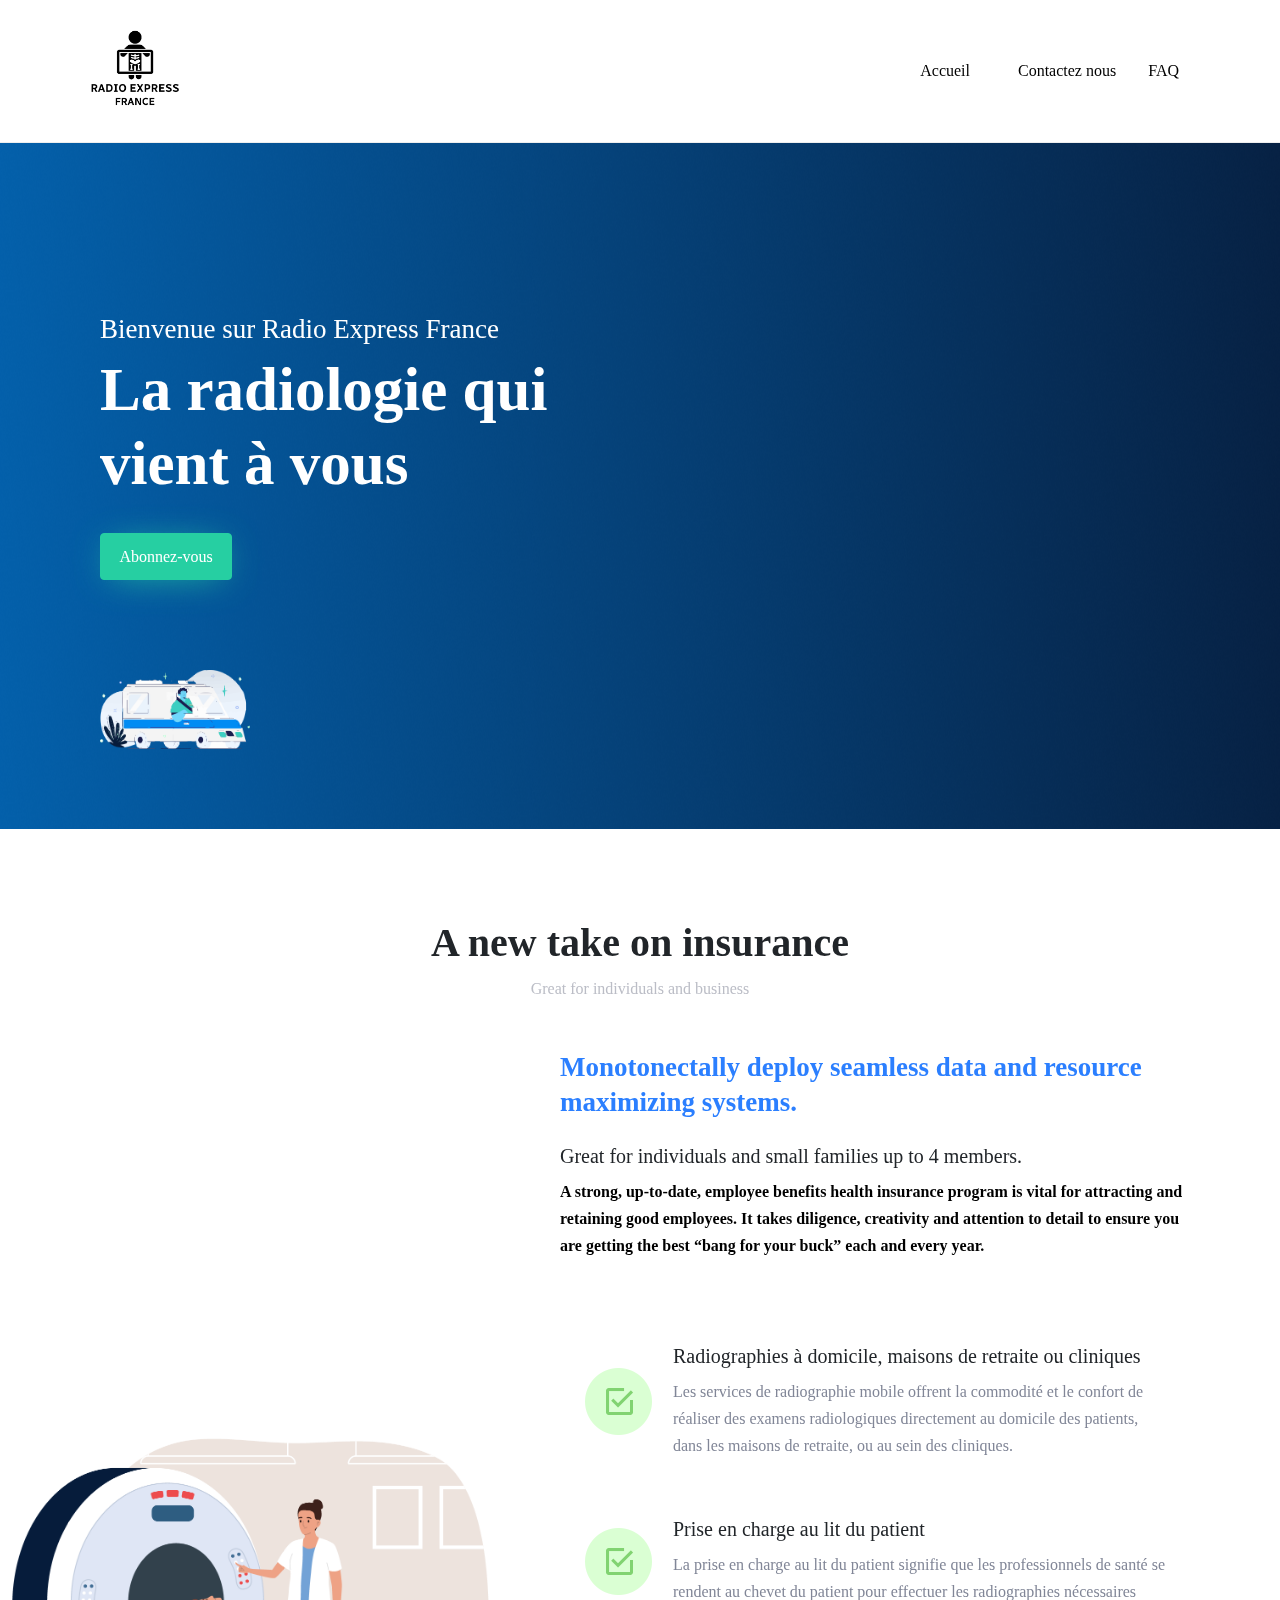
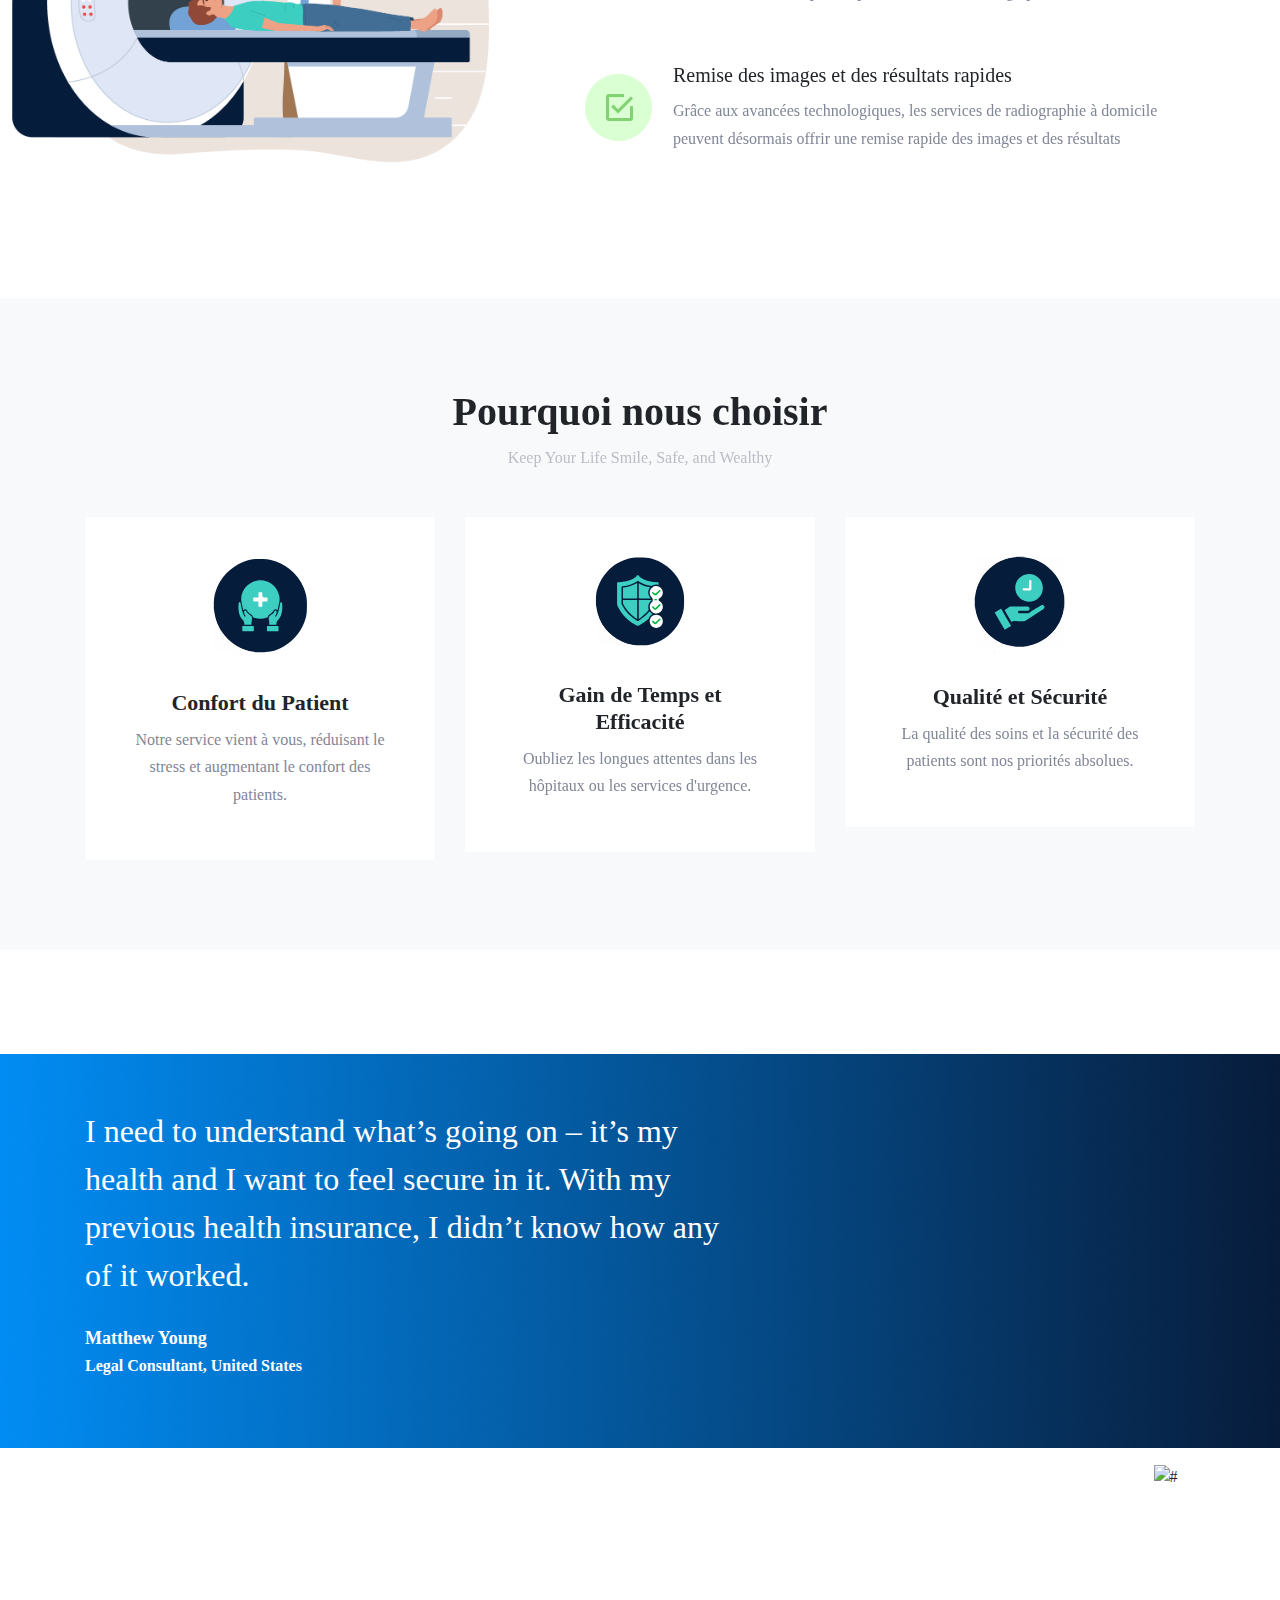
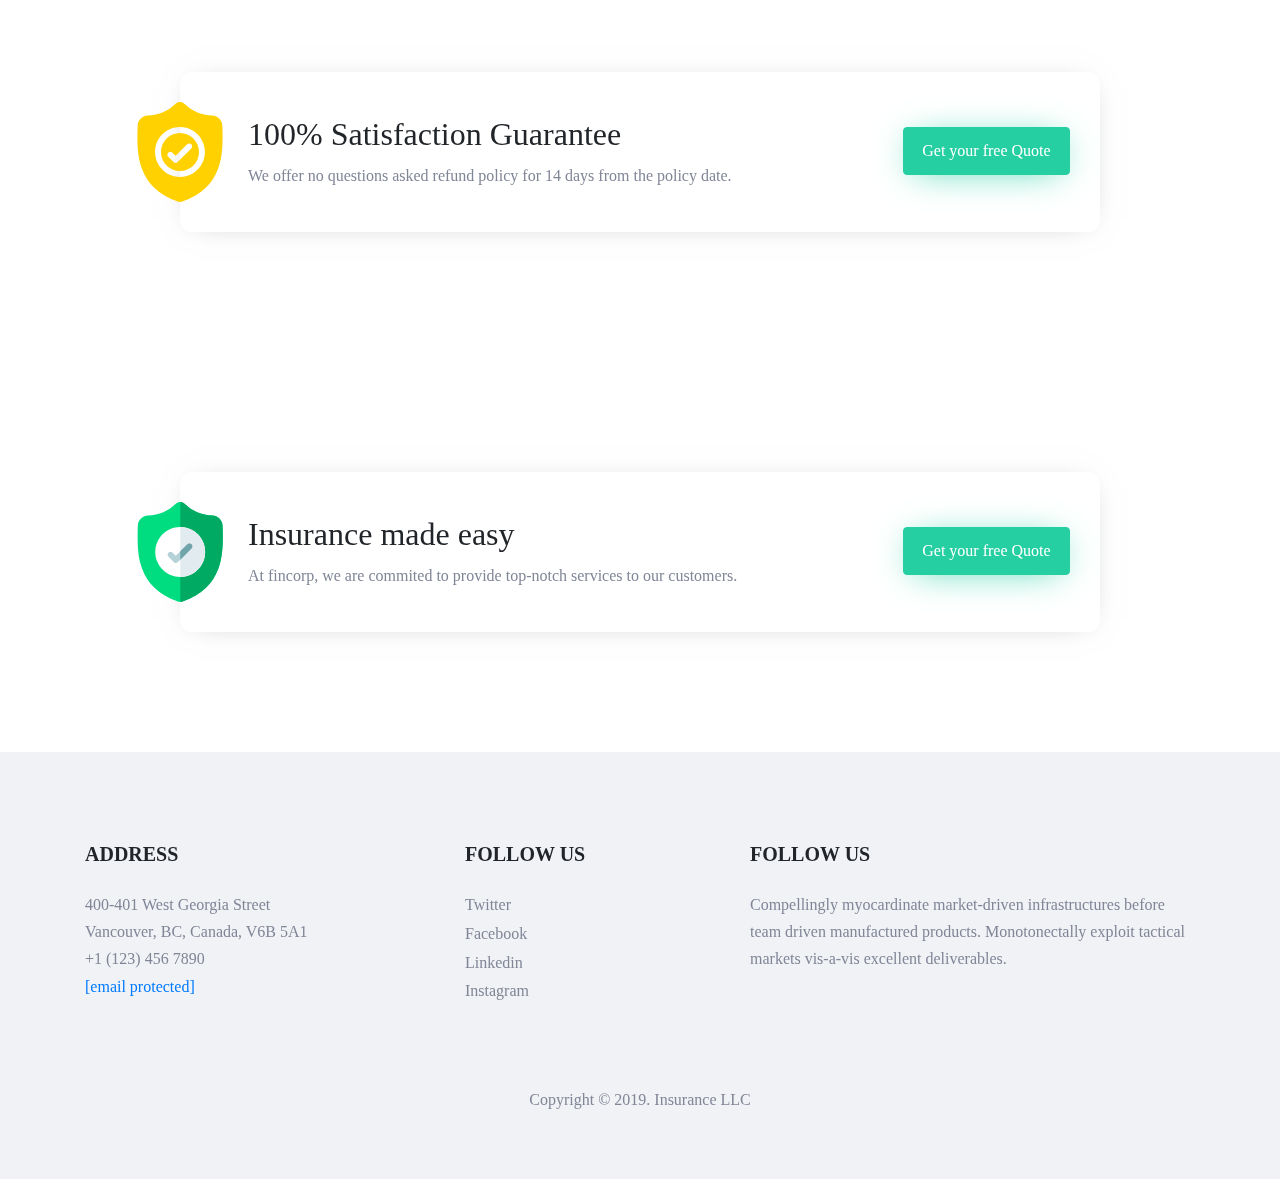
==== commit fb634d66: "modif" ====
--- a/index.html
+++ b/index.html
@@ -68,30 +68,42 @@
         <div class="container">
           <div class="row">
             <div class="col-md-12">
-              <div
-                data-aos="fade-up"
-                data-aos-duration="3000"
-                class="hero-title text-center text-md-left"
-              >
-                <h5>Bienvenue sur Radio Express France</h5>
-                <h1>
-                  La radiologie qui <br />
-                  vient à vous
-                </h1>
-                <div class="add-btn pricing-btn_wrap">
-                  <a href="#" class="btn btn-success">Abonnez-vous </a>
-                </div>
+
+              <div class="col-md-6">
+                <div
+                  data-aos="fade-up"
+                  data-aos-duration="3000"
+                  class="hero-title text-center text-md-left"
+                >
+                  <h5 style="color: white;">Bienvenue sur Radio Express France</h5>
+                  <h1 style="color: white;">
+                    La radiologie qui <br />
+                    vient à vous
+                  </h1>
+                  <div class="add-btn pricing-btn_wrap">
+                    <a href="#" class="btn btn-success" style="color: white;">Abonnez-vous </a>
+                  </div>
+                </div>
+  
+              </div>
+              <div class="col-md-7">
+                  <img
+              src="images/Group22.png"
+              class="img-fluid"
+              alt="#"
+              width="150px"
+            /> 
               </div>
             </div>
           </div>
         </div>
         <div class="bg-style d-none d-md-block">
-          <img
+          <!-- <img
             src="images/bg-image3.png"
             class="img-fluid"
             alt="#"
             width="150px"
-          />
+          /> -->
         </div>
       </div>
 
--- a/css/style.css
+++ b/css/style.css
@@ -161,9 +161,9 @@
 }
 
 .header__bg {
-  background: url(../images/global--01.png) right top no-repeat;
-  background-size: contain;
-  background-position: calc(50% + 300px) 50%;
+  background: url(../images/Frame11.png) right top no-repeat;
+
+  
 }
 
 @media (max-width: 1200px) {
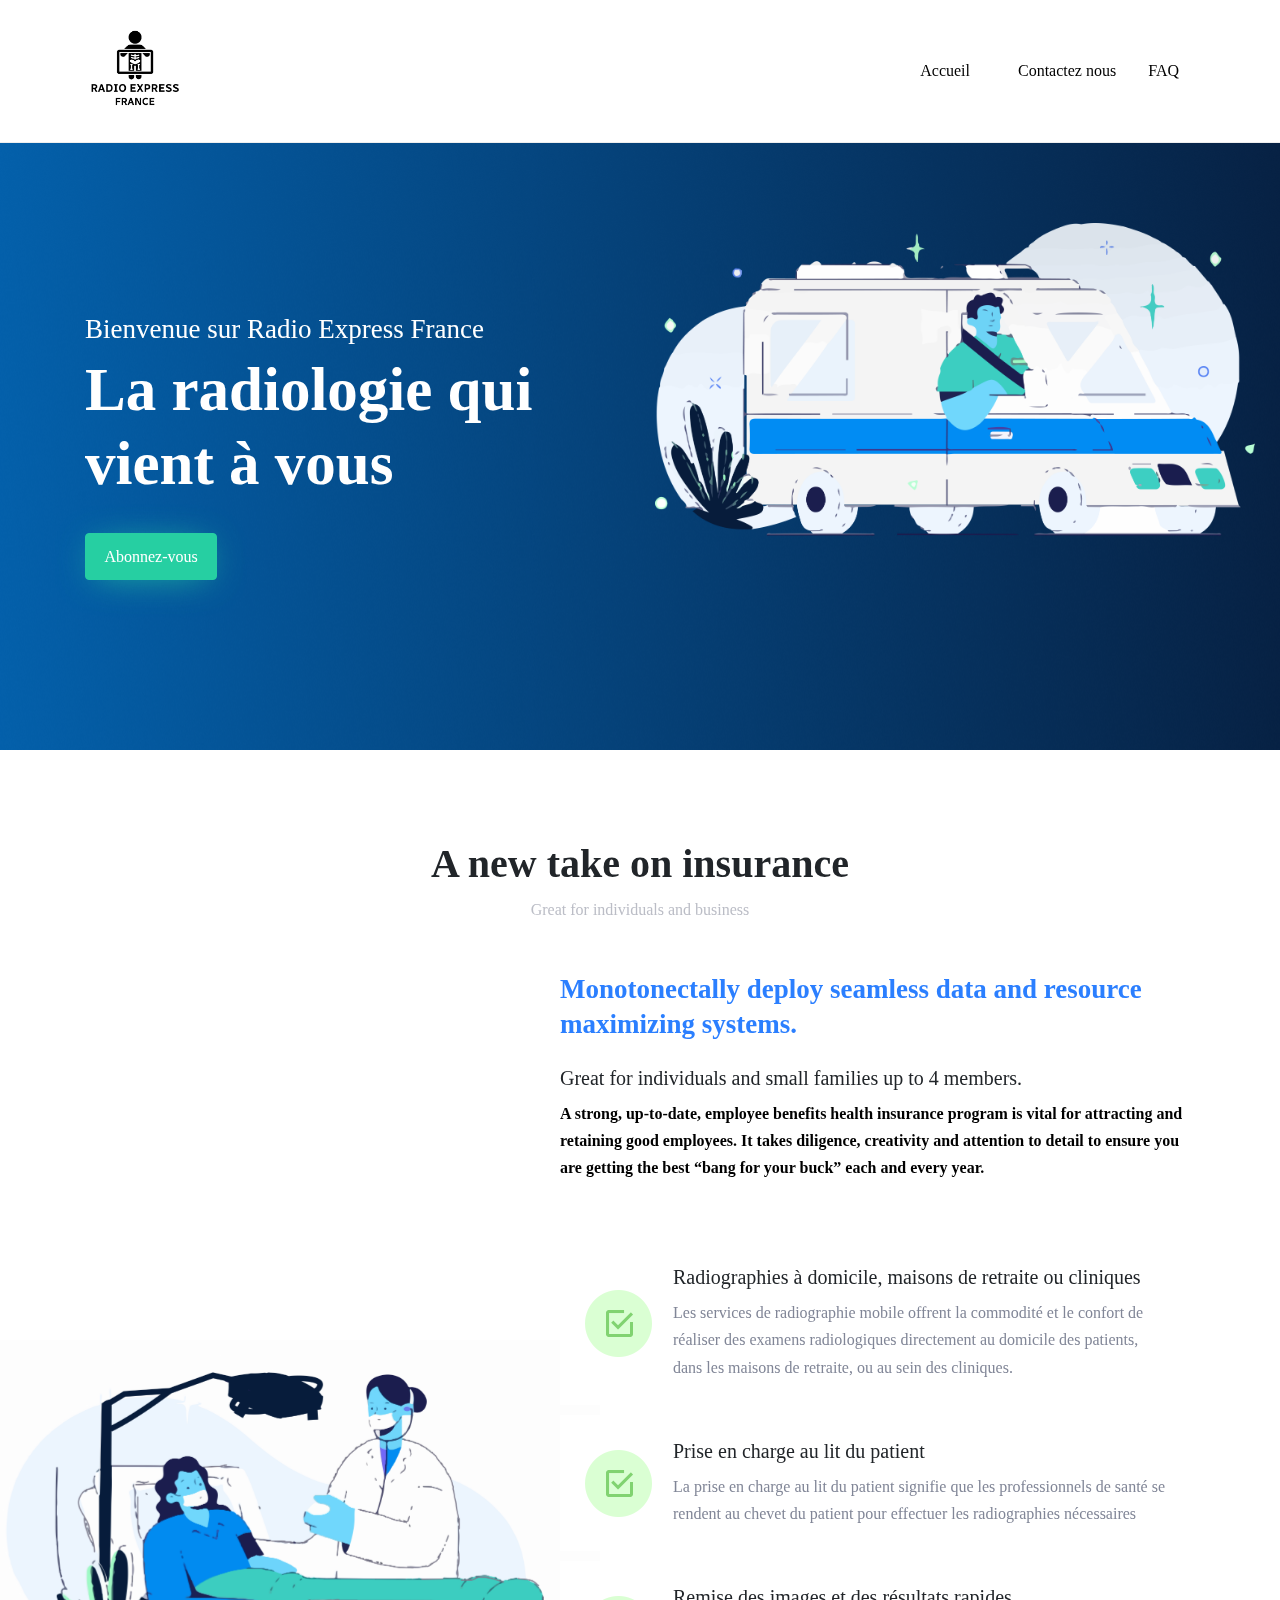
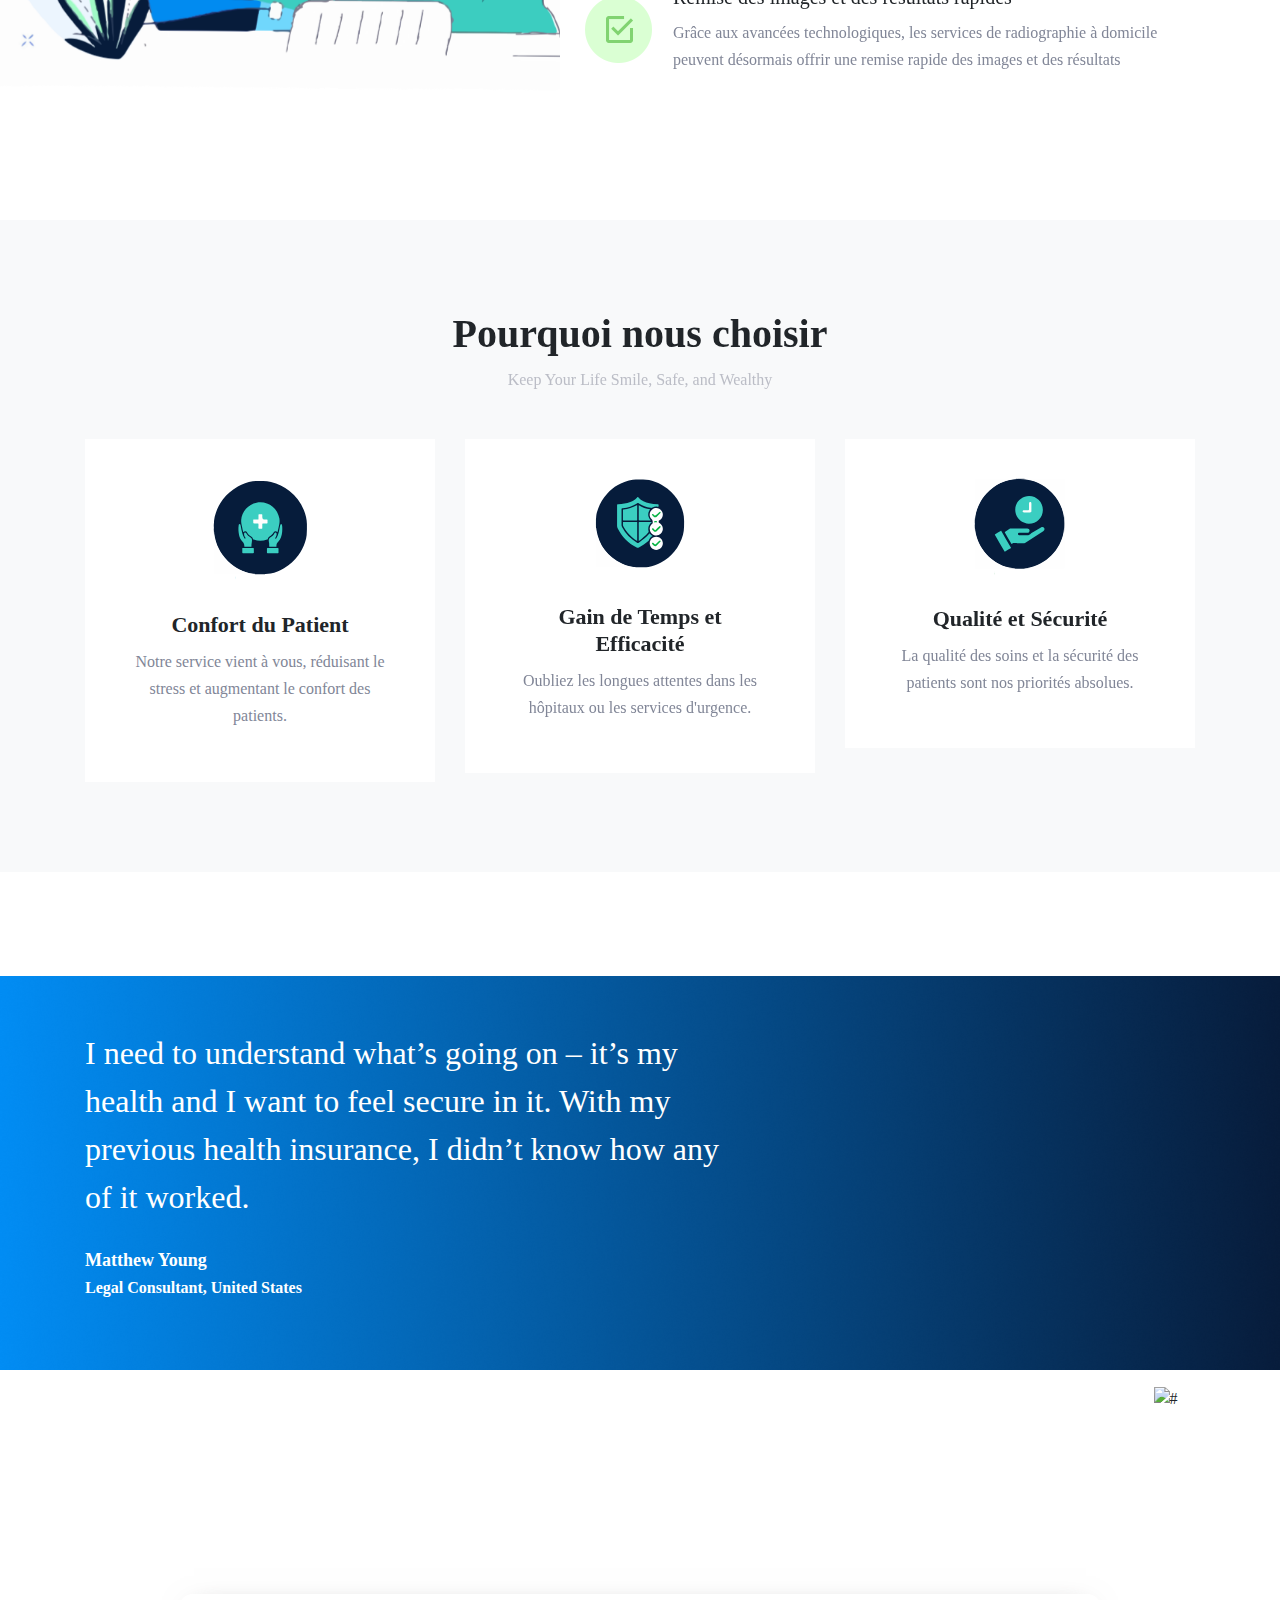
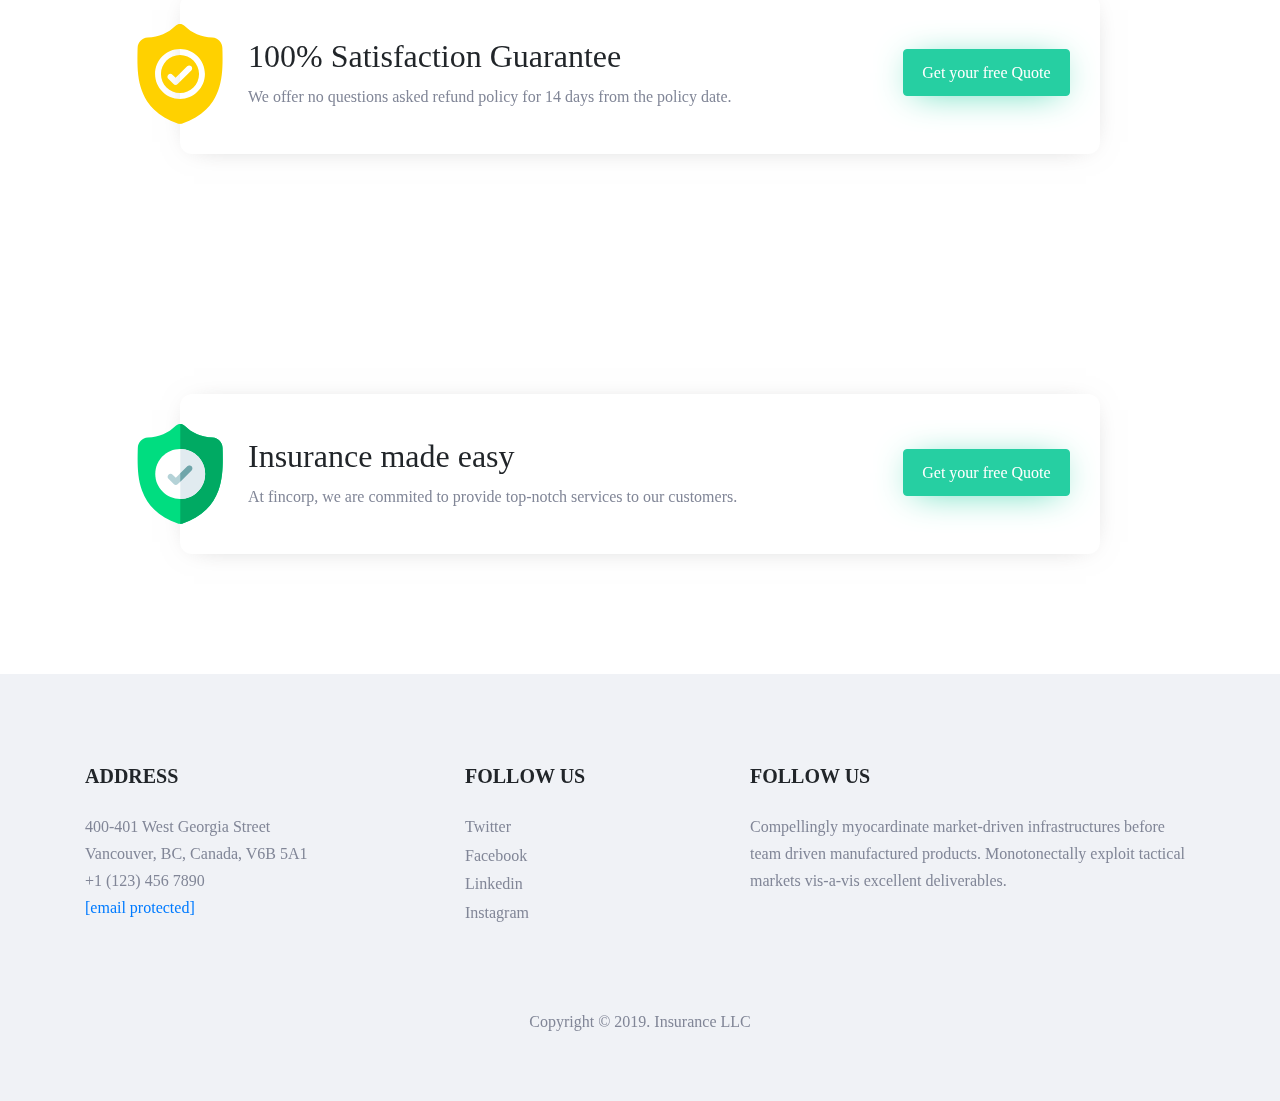
==== commit ec0b123a: "strucutre" ====
--- a/index.html
+++ b/index.html
@@ -1,523 +1,385 @@
 <!DOCTYPE html>
 <html lang="fr">
-  <head>
-    <meta charset="utf-8" />
-    <meta
-      name="viewport"
-      content="width=device-width, initial-scale=1, shrink-to-fit=no"
-    />
-    <title>Radio Express France</title>
-
-    <meta content="Radio express france " name="description" />
-
-    <meta content="radio express france" property="og:title" />
-    <meta content="website" property="og:type" />
-
-    <script src="/cdn-cgi/apps/head/OkbNSnEV_PNHTKP2_EYPrFNyZ8Q.js"></script>
-    <link rel="stylesheet" href="css/bootstrap.min.css" />
-    <link rel="stylesheet" href="css/all.css" />
-    <link rel="stylesheet" href="css/circular-std.css" />
-    <link rel="stylesheet" href="css/style.css" />
-    <link href="https://unpkg.com/aos@2.3.1/dist/aos.css" rel="stylesheet" />
-  </head>
-
-  <body>
-    <header>
-      <div class="nav-menu">
-        <div class="container">
-          <div class="row">
-            <div class="col-md-12">
-              <nav class="navbar navbar-expand-lg navbar-light">
-                <a class="navbar-brand" href="#"
-                  ><img src="images/logooo.png" alt="#" width="100px"
-                /></a>
-                <button
-                  class="navbar-toggler navbar-toggler_second"
-                  type="button"
-                  data-toggle="collapse"
-                  data-target="#navbarSupportedContent"
-                  aria-controls="navbarSupportedContent"
-                  aria-expanded="false"
-                  aria-label="Toggle navigation"
-                >
-                  <i class="fas fa-bars"></i>
-                </button>
-                <div
-                  class="collapse navbar-collapse"
-                  id="navbarSupportedContent"
-                >
-                  <ul class="navbar-nav ml-auto">
-                    <li class="nav-item color9">
-                      <a class="color9" href="#">Accueil </a>
-                    </li>
-                    <li class="nav-item">
-                      <a class="color9" href="#">Contactez nous </a>
-                    </li>
-                    <li class="nav-item">
-                      <a class="color9" href="faq.html">FAQ</a>
-                    </li>
-                  </ul>
-                </div>
-              </nav>
-            </div>
-          </div>
-        </div>
-      </div>
-
-      <div class="main-title__alt header__bg">
-        <div class="container">
-          <div class="row">
-            <div class="col-md-12">
-
-              <div class="col-md-6">
-                <div
-                  data-aos="fade-up"
-                  data-aos-duration="3000"
-                  class="hero-title text-center text-md-left"
-                >
-                  <h5 style="color: white;">Bienvenue sur Radio Express France</h5>
-                  <h1 style="color: white;">
-                    La radiologie qui <br />
-                    vient à vous
-                  </h1>
-                  <div class="add-btn pricing-btn_wrap">
-                    <a href="#" class="btn btn-success" style="color: white;">Abonnez-vous </a>
-                  </div>
-                </div>
-  
-              </div>
-              <div class="col-md-7">
-                  <img
-              src="images/Group22.png"
-              class="img-fluid"
-              alt="#"
-              width="150px"
-            /> 
-              </div>
-            </div>
-          </div>
-        </div>
-        <div class="bg-style d-none d-md-block">
-          <!-- <img
+
+<head>
+  <meta charset="utf-8" />
+  <meta name="viewport" content="width=device-width, initial-scale=1, shrink-to-fit=no" />
+  <title>Radio Express France</title>
+
+  <meta content="Radio express france " name="description" />
+
+  <meta content="radio express france" property="og:title" />
+  <meta content="website" property="og:type" />
+
+  <script src="/cdn-cgi/apps/head/OkbNSnEV_PNHTKP2_EYPrFNyZ8Q.js"></script>
+  <link rel="stylesheet" href="css/bootstrap.min.css" />
+  <link rel="stylesheet" href="css/all.css" />
+  <link rel="stylesheet" href="css/circular-std.css" />
+  <link rel="stylesheet" href="css/style.css" />
+  <link rel="stylesheet" href="css/mystyle.css" />
+  <link href="https://unpkg.com/aos@2.3.1/dist/aos.css" rel="stylesheet" />
+</head>
+
+<body>
+  <header>
+    <div class="nav-menu">
+      <div class="container">
+        <div class="row">
+          <div class="col-md-12">
+            <nav class="navbar navbar-expand-lg navbar-light">
+              <a class="navbar-brand" href="#"><img src="images/logooo.png" alt="#" width="100px" /></a>
+              <button class="navbar-toggler navbar-toggler_second" type="button" data-toggle="collapse"
+                data-target="#navbarSupportedContent" aria-controls="navbarSupportedContent" aria-expanded="false"
+                aria-label="Toggle navigation">
+                <i class="fas fa-bars"></i>
+              </button>
+              <div class="collapse navbar-collapse" id="navbarSupportedContent">
+                <ul class="navbar-nav ml-auto">
+                  <li class="nav-item color9">
+                    <a class="color9" href="#">Accueil </a>
+                  </li>
+                  <li class="nav-item">
+                    <a class="color9" href="#">Contactez nous </a>
+                  </li>
+                  <li class="nav-item">
+                    <a class="color9" href="faq.html">FAQ</a>
+                  </li>
+                </ul>
+              </div>
+            </nav>
+          </div>
+        </div>
+      </div>
+    </div>
+
+    <div class="main-title__alt header__bg">
+      <div class="container">
+        <div class="row ">
+          <!-- <div class="col-md-12"> -->
+
+          <div class="col-md-6">
+            <div data-aos="fade-up" data-aos-duration="3000" class="hero-title text-center text-md-left">
+              <h5 style="color: white;">Bienvenue sur Radio Express France</h5>
+              <h1 style="color: white;">
+                La radiologie qui <br />
+                vient à vous
+              </h1>
+              <div class="add-btn pricing-btn_wrap">
+                <a href="#" class="btn btn-success" style="color: white;">Abonnez-vous </a>
+              </div>
+            </div>
+          </div>
+          <div class="col-md-6 pt-50">
+            <img src="images/Group22.png" class="img-fluid img-custom" width="" alt="#" />
+          </div>
+          
+          <!-- </div> -->
+        </div>
+      </div>
+      <div class="bg-style d-none d-md-block">
+        <!-- <img
             src="images/bg-image3.png"
             class="img-fluid"
             alt="#"
             width="150px"
           /> -->
-        </div>
-      </div>
-
-      <div
-        class="modal fade"
-        id="contactmodal"
-        tabindex="-1"
-        role="dialog"
-        aria-labelledby="phpcontactform"
-        aria-hidden="true"
-      >
-        <div
-          class="modal-dialog modal-dialog-centered modal-dialog-zoom"
-          role="document"
-        >
-          <div class="modal-content">
-            <div class="modal-body">
-              <button
-                type="button"
-                class="close"
-                data-dismiss="modal"
-                aria-label="Close"
-              >
-                <span aria-hidden="true"></span>
-              </button>
-              <form
-                class="quote-form"
-                action="php/contact.php"
-                method="post"
-                id="phpcontactform"
-              >
-                <h5 class="text-center mt-3 mb-4">Get a Free Quote!</h5>
-                <div class="form-group">
-                  <div class="row">
-                    <div class="col-sm-6">
-                      <input
-                        type="text"
-                        class="form-control"
-                        id="first_name"
-                        name="first_name"
-                        placeholder="First Name*"
-                        required
-                      />
-                    </div>
-                    <div class="col-sm-6">
-                      <input
-                        type="text"
-                        class="form-control"
-                        id="last_name"
-                        name="last_name"
-                        placeholder="Last Name*"
-                        required
-                      />
-                    </div>
+      </div>
+    </div>
+
+    <div class="modal fade" id="contactmodal" tabindex="-1" role="dialog" aria-labelledby="phpcontactform"
+      aria-hidden="true">
+      <div class="modal-dialog modal-dialog-centered modal-dialog-zoom" role="document">
+        <div class="modal-content">
+          <div class="modal-body">
+            <button type="button" class="close" data-dismiss="modal" aria-label="Close">
+              <span aria-hidden="true"></span>
+            </button>
+            <form class="quote-form" action="php/contact.php" method="post" id="phpcontactform">
+              <h5 class="text-center mt-3 mb-4">Get a Free Quote!</h5>
+              <div class="form-group">
+                <div class="row">
+                  <div class="col-sm-6">
+                    <input type="text" class="form-control" id="first_name" name="first_name" placeholder="First Name*"
+                      required />
+                  </div>
+                  <div class="col-sm-6">
+                    <input type="text" class="form-control" id="last_name" name="last_name" placeholder="Last Name*"
+                      required />
                   </div>
                 </div>
-                <div class="form-group">
-                  <input
-                    type="email"
-                    class="form-control"
-                    id="email"
-                    name="email"
-                    placeholder="Email Address*"
-                    required
-                  />
-                </div>
-                <div class="form-group">
-                  <input
-                    type="text"
-                    class="form-control"
-                    id="phone"
-                    name="phone"
-                    placeholder="Phone*"
-                    required
-                  />
-                </div>
-                <div class="form-group">
-                  <input
-                    type="text"
-                    class="form-control"
-                    id="pac-input"
-                    name="address"
-                    placeholder="Address*"
-                    required
-                  />
-                </div>
-                <button
-                  type="submit"
-                  class="btn btn-success w-100"
-                  id="js-contact-btn"
-                >
-                  <strong> Abonnez vous </strong>
-                </button>
-                <div
-                  id="js-contact-result"
-                  data-success-msg="Success, We will get back to you soon"
-                  data-error-msg="Oops! Something went wrong"
-                ></div>
-              </form>
-            </div>
-          </div>
-        </div>
-      </div>
-
-      <div class="space bg-image">
-        <div class="container">
-          <div class="row">
-            <div class="col-md-12">
-              <div class="center-title">
-                <h2>A new take on insurance</h2>
-                <p>Great for individuals and business</p>
-              </div>
-            </div>
-          </div>
-          <div class="row">
-            <div class="col-md-12 col-lg-7 ml-auto">
-              <div class="insurance-title_wrap insurance-title_wrap2">
-                <h5>
-                  Monotonectally deploy seamless data and resource maximizing
-                  systems.
-                </h5>
-                <h6>
-                  Great for individuals and small families up to 4 members.
-                </h6>
-                <p
-                  class="insurance-para"
-                  style="color: black; font-weight: bold"
-                >
-                  A strong, up-to-date, employee benefits health insurance
-                  program is vital for attracting and retaining good employees.
-                  It takes diligence, creativity and attention to detail to
-                  ensure you are getting the best “bang for your buck” each and
-                  every year.
-                </p>
-                <div class="insurance-type d-flex align-items-center">
-                  <img src="images/tick.png" alt="#" />
-                  <div class="insurance-type_title">
-                    <h6>
-                      Radiographies à domicile, maisons de retraite ou cliniques
-                    </h6>
-                    <p>
-                      Les services de radiographie mobile offrent la commodité
-                      et le confort de réaliser des examens radiologiques
-                      directement au domicile des patients, dans les maisons de
-                      retraite, ou au sein des cliniques.
-                    </p>
-                  </div>
-                </div>
-                <div class="insurance-type d-flex align-items-center">
-                  <img src="images/tick.png" alt="#" />
-                  <div class="insurance-type_title">
-                    <h6>Prise en charge au lit du patient</h6>
-                    <p>
-                      La prise en charge au lit du patient signifie que les
-                      professionnels de santé se rendent au chevet du patient
-                      pour effectuer les radiographies nécessaires
-                    </p>
-                  </div>
-                </div>
-                <div class="insurance-type d-flex align-items-center">
-                  <img src="images/tick.png" alt="#" />
-                  <div class="insurance-type_title">
-                    <h6>Remise des images et des résultats rapides</h6>
-                    <p>
-                      Grâce aux avancées technologiques, les services de
-                      radiographie à domicile peuvent désormais offrir une
-                      remise rapide des images et des résultats
-                    </p>
-                  </div>
-                </div>
-              </div>
-            </div>
-          </div>
-        </div>
-        <div class="banner-img-3">
-          <img
-            src="images/Plan de travail 2.png"
-            width="500"
-            class="img-fluid"
-            alt="#"
-            style="margin-right: 250px"
-          />
-        </div>
-      </div>
-    </header>
-
-    <section class="space bg-light">
+              </div>
+              <div class="form-group">
+                <input type="email" class="form-control" id="email" name="email" placeholder="Email Address*"
+                  required />
+              </div>
+              <div class="form-group">
+                <input type="text" class="form-control" id="phone" name="phone" placeholder="Phone*" required />
+              </div>
+              <div class="form-group">
+                <input type="text" class="form-control" id="pac-input" name="address" placeholder="Address*" required />
+              </div>
+              <button type="submit" class="btn btn-success w-100" id="js-contact-btn">
+                <strong> Abonnez vous </strong>
+              </button>
+              <div id="js-contact-result" data-success-msg="Success, We will get back to you soon"
+                data-error-msg="Oops! Something went wrong"></div>
+            </form>
+          </div>
+        </div>
+      </div>
+    </div>
+
+    <div class="space bg-image">
       <div class="container">
         <div class="row">
           <div class="col-md-12">
             <div class="center-title">
-              <h2>Pourquoi nous choisir</h2>
-              <p>Keep Your Life Smile, Safe, and Wealthy</p>
+              <h2>A new take on insurance</h2>
+              <p>Great for individuals and business</p>
             </div>
           </div>
         </div>
         <div class="row">
-          <div class="col-md-6 col-lg-4">
-            <div class="item-box">
-              <img
-                src="images/healthcare_7764042-01.svg"
-                class="img-fluid"
-                alt="#"
-                width="100px"
-              />
-
-              <h6>Confort du Patient</h6>
+          <div class="col-md-12 col-lg-7 ml-auto">
+            <div class="insurance-title_wrap insurance-title_wrap2">
+              <h5>
+                Monotonectally deploy seamless data and resource maximizing
+                systems.
+              </h5>
+              <h6>
+                Great for individuals and small families up to 4 members.
+              </h6>
+              <p class="insurance-para" style="color: black; font-weight: bold">
+                A strong, up-to-date, employee benefits health insurance
+                program is vital for attracting and retaining good employees.
+                It takes diligence, creativity and attention to detail to
+                ensure you are getting the best “bang for your buck” each and
+                every year.
+              </p>
+              <div class="insurance-type d-flex align-items-center">
+                <img src="images/tick.png" alt="#" />
+                <div class="insurance-type_title">
+                  <h6>
+                    Radiographies à domicile, maisons de retraite ou cliniques
+                  </h6>
+                  <p>
+                    Les services de radiographie mobile offrent la commodité
+                    et le confort de réaliser des examens radiologiques
+                    directement au domicile des patients, dans les maisons de
+                    retraite, ou au sein des cliniques.
+                  </p>
+                </div>
+              </div>
+              <div class="insurance-type d-flex align-items-center">
+                <img src="images/tick.png" alt="#" />
+                <div class="insurance-type_title">
+                  <h6>Prise en charge au lit du patient</h6>
+                  <p>
+                    La prise en charge au lit du patient signifie que les
+                    professionnels de santé se rendent au chevet du patient
+                    pour effectuer les radiographies nécessaires
+                  </p>
+                </div>
+              </div>
+              <div class="insurance-type d-flex align-items-center">
+                <img src="images/tick.png" alt="#" />
+                <div class="insurance-type_title">
+                  <h6>Remise des images et des résultats rapides</h6>
+                  <p>
+                    Grâce aux avancées technologiques, les services de
+                    radiographie à domicile peuvent désormais offrir une
+                    remise rapide des images et des résultats
+                  </p>
+                </div>
+              </div>
+            </div>
+          </div>
+        </div>
+      </div>
+      <div class="banner-img-3">
+        <img src="images/Groupe.png" width="600" class="img-fluid" alt="#" style="margin-right: 250px" />
+      </div>
+    </div>
+  </header>
+
+  <section class="space bg-light">
+    <div class="container">
+      <div class="row">
+        <div class="col-md-12">
+          <div class="center-title">
+            <h2>Pourquoi nous choisir</h2>
+            <p>Keep Your Life Smile, Safe, and Wealthy</p>
+          </div>
+        </div>
+      </div>
+      <div class="row">
+        <div class="col-md-6 col-lg-4">
+          <div class="item-box">
+            <img src="images/healthcare_7764042-01.svg" class="img-fluid" alt="#" width="100px" />
+
+            <h6>Confort du Patient</h6>
+            <p>
+              Notre service vient à vous, réduisant le stress et augmentant le
+              confort des patients.
+            </p>
+          </div>
+        </div>
+        <div class="col-md-6 col-lg-4">
+          <div class="item-box">
+            <img src="images/shield_8546164-01.svg" class="img-fluid" alt="#" width="100px" />
+
+            <h6>Gain de Temps et Efficacité</h6>
+            <p>
+              Oubliez les longues attentes dans les hôpitaux ou les services
+              d'urgence.
+            </p>
+          </div>
+        </div>
+        <div class="col-md-6 col-lg-4">
+          <div class="item-box">
+            <img src="images/time_9014353-01.svg" class="img-fluid" alt="#" width="100px" />
+            <h6>Qualité et Sécurité</h6>
+            <p>
+              La qualité des soins et la sécurité des patients sont nos
+              priorités absolues.
+            </p>
+          </div>
+        </div>
+      </div>
+    </div>
+  </section>
+
+  <section class="testimonial">
+    <div class="container">
+      <div class="row d-flex">
+        <div class="col-md-12 col-lg-7 align-items-center">
+          <div class="testi-content_block">
+            <h3 style="color: white">
+              I need to understand what’s going on – it’s my health and I want
+              to feel secure in it. With my previous health insurance, I
+              didn’t know how any of it worked.
+            </h3>
+            <span style="color: rgb(255, 255, 255); font-weight: bold">Matthew Young</span>
+            <p style="color: rgb(255, 255, 255); font-weight: bold">
+              Legal Consultant, United States
+            </p>
+          </div>
+        </div>
+      </div>
+    </div>
+    <div class="testi-img_wrap">
+      <img src="images/man.png" class="img-fluid ass" alt="#" width="400" height="600" />
+    </div>
+  </section>
+
+  <section class="add-section clearfix">
+    <div class="container">
+      <div class="row justify-content-center">
+        <div class="col-md-10">
+          <div class="add-box">
+            <img src="images/shield-yellow.svg" class="img-fluid shield" alt="#" />
+            <div class="add-content">
+              <h3>100% Satisfaction Guarantee</h3>
               <p>
-                Notre service vient à vous, réduisant le stress et augmentant le
-                confort des patients.
+                We offer no questions asked refund policy for 14 days from the
+                policy date.
               </p>
             </div>
-          </div>
-          <div class="col-md-6 col-lg-4">
-            <div class="item-box">
-              <img
-                src="images/shield_8546164-01.svg"
-                class="img-fluid"
-                alt="#"
-                width="100px"
-              />
-
-              <h6>Gain de Temps et Efficacité</h6>
+            <div class="add-btn">
+              <a href="#" data-toggle="modal" data-target="#contactmodal" class="btn btn-success">Get your free
+                Quote</a>
+            </div>
+          </div>
+        </div>
+      </div>
+    </div>
+  </section>
+
+  <section class="add-section clearfix collapse-wrap">
+    <div class="container">
+      <div class="row justify-content-center">
+        <div class="col-md-10">
+          <div class="add-box">
+            <img src="images/shield-green.svg" class="img-fluid shield" alt="#" />
+            <div class="add-content">
+              <h3>Insurance made easy</h3>
               <p>
-                Oubliez les longues attentes dans les hôpitaux ou les services
-                d'urgence.
+                At fincorp, we are commited to provide top-notch services to
+                our customers.
               </p>
             </div>
-          </div>
-          <div class="col-md-6 col-lg-4">
-            <div class="item-box">
-              <img
-                src="images/time_9014353-01.svg"
-                class="img-fluid"
-                alt="#"
-                width="100px"
-              />
-              <h6>Qualité et Sécurité</h6>
-              <p>
-                La qualité des soins et la sécurité des patients sont nos
-                priorités absolues.
-              </p>
-            </div>
-          </div>
-        </div>
-      </div>
-    </section>
-
-    <section class="testimonial">
-      <div class="container">
-        <div class="row d-flex">
-          <div class="col-md-12 col-lg-7 align-items-center">
-            <div class="testi-content_block">
-              <h3 style="color: white">
-                I need to understand what’s going on – it’s my health and I want
-                to feel secure in it. With my previous health insurance, I
-                didn’t know how any of it worked.
-              </h3>
-              <span style="color: rgb(255, 255, 255); font-weight: bold"
-                >Matthew Young</span
-              >
-              <p style="color: rgb(255, 255, 255); font-weight: bold">
-                Legal Consultant, United States
-              </p>
-            </div>
-          </div>
-        </div>
-      </div>
-      <div class="testi-img_wrap">
-        <img
-          src="images/man.png"
-          class="img-fluid ass"
-          alt="#"
-          width="440"
-          height="600"
-        />
-      </div>
-    </section>
-
-    <section class="add-section clearfix">
-      <div class="container">
-        <div class="row justify-content-center">
-          <div class="col-md-10">
-            <div class="add-box">
-              <img
-                src="images/shield-yellow.svg"
-                class="img-fluid shield"
-                alt="#"
-              />
-              <div class="add-content">
-                <h3>100% Satisfaction Guarantee</h3>
-                <p>
-                  We offer no questions asked refund policy for 14 days from the
-                  policy date.
-                </p>
-              </div>
-              <div class="add-btn">
-                <a
-                  href="#"
-                  data-toggle="modal"
-                  data-target="#contactmodal"
-                  class="btn btn-success"
-                  >Get your free Quote</a
-                >
-              </div>
-            </div>
-          </div>
-        </div>
-      </div>
-    </section>
-
-    <section class="add-section clearfix collapse-wrap">
-      <div class="container">
-        <div class="row justify-content-center">
-          <div class="col-md-10">
-            <div class="add-box">
-              <img
-                src="images/shield-green.svg"
-                class="img-fluid shield"
-                alt="#"
-              />
-              <div class="add-content">
-                <h3>Insurance made easy</h3>
-                <p>
-                  At fincorp, we are commited to provide top-notch services to
-                  our customers.
-                </p>
-              </div>
-              <div class="add-btn">
-                <a
-                  href="#"
-                  data-toggle="modal"
-                  data-target="#contactmodal"
-                  class="btn btn-success"
-                  >Get your free Quote</a
-                >
-              </div>
-            </div>
-          </div>
-        </div>
-      </div>
-    </section>
-
-    <footer>
-      <div class="container">
-        <div class="row">
-          <div class="col-md-4">
-            <div class="footer-title">
-              <h6>ADDRESS</h6>
-              <p>
-                400-401 West Georgia Street<br />
-                Vancouver, BC, Canada, V6B 5A1<br />
-                +1 (123) 456 7890<br />
-                <a
-                  href="/cdn-cgi/l/email-protection"
-                  class="__cf_email__"
-                  data-cfemail="c6b5a7aaa3b586afa8b5b3b4a7a8a5a3e8a5a9ab"
-                  >[email&#160;protected]</a
-                >
-              </p>
-            </div>
-          </div>
-          <div class="col-md-3">
-            <div class="footer-title">
-              <h6>FOLLOW US</h6>
-              <ul>
-                <li><a href="#">Twitter</a></li>
-                <li><a href="#">Facebook</a></li>
-                <li><a href="#">Linkedin</a></li>
-                <li><a href="#">Instagram</a></li>
-              </ul>
-            </div>
-          </div>
-          <div class="col-md-5">
-            <div class="footer-title">
-              <h6>FOLLOW US</h6>
-              <p>
-                Compellingly myocardinate market-driven infrastructures before
-                team driven manufactured products. Monotonectally exploit
-                tactical markets vis-a-vis excellent deliverables.
-              </p>
-            </div>
-          </div>
-        </div>
-        <div class="row">
-          <div class="col-md-12">
-            <div class="copyright">
-              <p>Copyright © 2019. Insurance LLC</p>
-            </div>
-          </div>
-        </div>
-      </div>
-    </footer>
-
-    <script
-      data-cfasync="false"
-      src="/cdn-cgi/scripts/5c5dd728/cloudflare-static/email-decode.min.js"
-    ></script>
-    <script src="js/jquery-3.4.1.min.js"></script>
-    <script src="js/popper.min.js"></script>
-    <script src="js/bootstrap.min.js"></script>
-    <script src="https://unpkg.com/aos@2.3.1/dist/aos.js"></script>
-    <script>
-      AOS.init();
-    </script>
-
-    <script src="js/validate.js"></script>
-    <script src="js/contact.js"></script>
-    <script
-      defer
-      src="https://static.cloudflareinsights.com/beacon.min.js/v84a3a4012de94ce1a686ba8c167c359c1696973893317"
-      integrity="sha512-euoFGowhlaLqXsPWQ48qSkBSCFs3DPRyiwVu3FjR96cMPx+Fr+gpWRhIafcHwqwCqWS42RZhIudOvEI+Ckf6MA=="
-      data-cf-beacon='{"rayId":"859fe360c97a0e60","r":1,"version":"2024.2.1","token":"1a2187940c214caa9d3fed19b4904902"}'
-      crossorigin="anonymous"
-    ></script>
-  </body>
-</html>
+            <div class="add-btn">
+              <a href="#" data-toggle="modal" data-target="#contactmodal" class="btn btn-success">Get your free
+                Quote</a>
+            </div>
+          </div>
+        </div>
+      </div>
+    </div>
+  </section>
+
+  <footer>
+    <div class="container">
+      <div class="row">
+        <div class="col-md-4">
+          <div class="footer-title">
+            <h6>ADDRESS</h6>
+            <p>
+              400-401 West Georgia Street<br />
+              Vancouver, BC, Canada, V6B 5A1<br />
+              +1 (123) 456 7890<br />
+              <a href="/cdn-cgi/l/email-protection" class="__cf_email__"
+                data-cfemail="c6b5a7aaa3b586afa8b5b3b4a7a8a5a3e8a5a9ab">[email&#160;protected]</a>
+            </p>
+          </div>
+        </div>
+        <div class="col-md-3">
+          <div class="footer-title">
+            <h6>FOLLOW US</h6>
+            <ul>
+              <li><a href="#">Twitter</a></li>
+              <li><a href="#">Facebook</a></li>
+              <li><a href="#">Linkedin</a></li>
+              <li><a href="#">Instagram</a></li>
+            </ul>
+          </div>
+        </div>
+        <div class="col-md-5">
+          <div class="footer-title">
+            <h6>FOLLOW US</h6>
+            <p>
+              Compellingly myocardinate market-driven infrastructures before
+              team driven manufactured products. Monotonectally exploit
+              tactical markets vis-a-vis excellent deliverables.
+            </p>
+          </div>
+        </div>
+      </div>
+      <div class="row">
+        <div class="col-md-12">
+          <div class="copyright">
+            <p>Copyright © 2019. Insurance LLC</p>
+          </div>
+        </div>
+      </div>
+    </div>
+  </footer>
+
+  <script data-cfasync="false" src="/cdn-cgi/scripts/5c5dd728/cloudflare-static/email-decode.min.js"></script>
+  <script src="js/jquery-3.4.1.min.js"></script>
+  <script src="js/popper.min.js"></script>
+  <script src="js/bootstrap.min.js"></script>
+  <script src="https://unpkg.com/aos@2.3.1/dist/aos.js"></script>
+  <script>
+    AOS.init();
+  </script>
+
+  <script src="js/validate.js"></script>
+  <script src="js/contact.js"></script>
+  <script defer src="https://static.cloudflareinsights.com/beacon.min.js/v84a3a4012de94ce1a686ba8c167c359c1696973893317"
+    integrity="sha512-euoFGowhlaLqXsPWQ48qSkBSCFs3DPRyiwVu3FjR96cMPx+Fr+gpWRhIafcHwqwCqWS42RZhIudOvEI+Ckf6MA=="
+    data-cf-beacon='{"rayId":"859fe360c97a0e60","r":1,"version":"2024.2.1","token":"1a2187940c214caa9d3fed19b4904902"}'
+    crossorigin="anonymous"></script>
+</body>
+
+</html>--- a/css/mystyle.css
+++ b/css/mystyle.css
@@ -0,0 +1,13 @@
+@media (min-width: 768px) {
+    .img-custom {
+        width: 600px;
+        height: auto;
+    }
+}
+
+@media (max-width: 767px) {
+    .img-custom {
+        width: 300px;
+        height: auto;
+    }
+}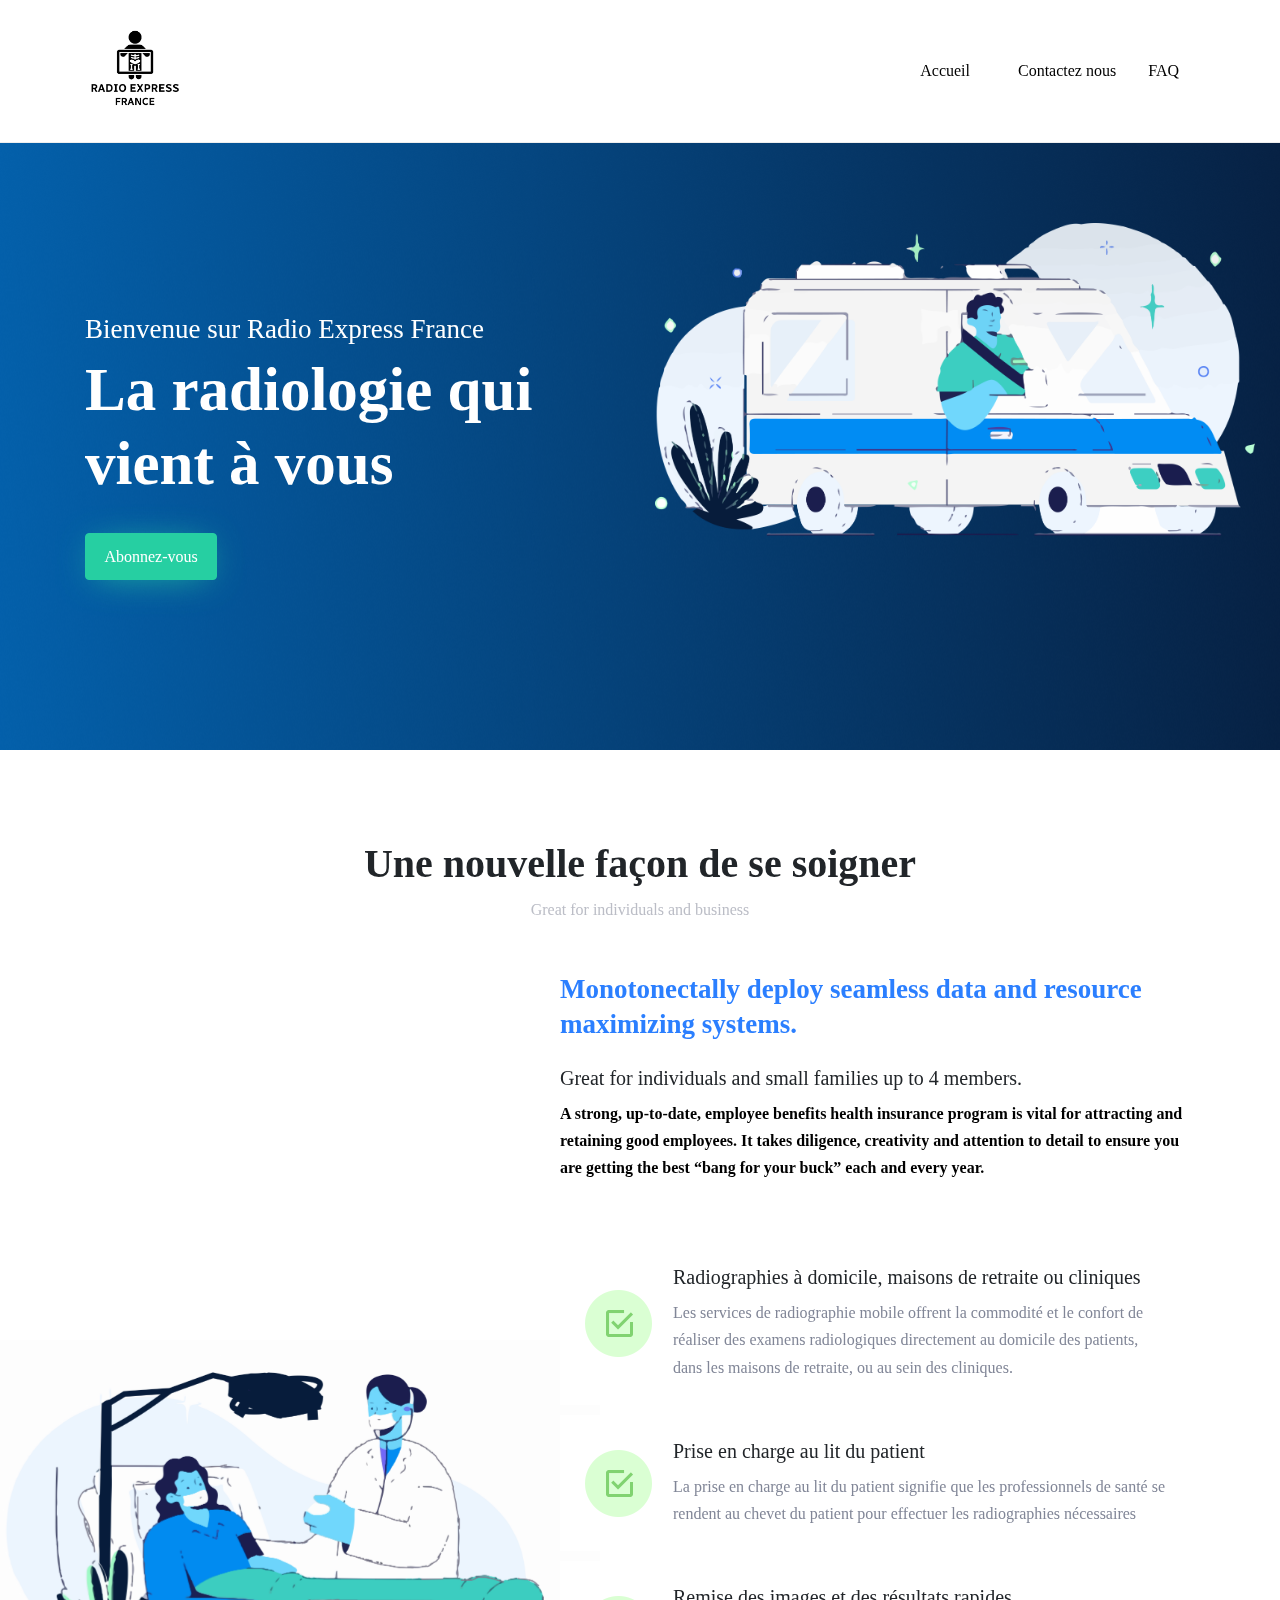
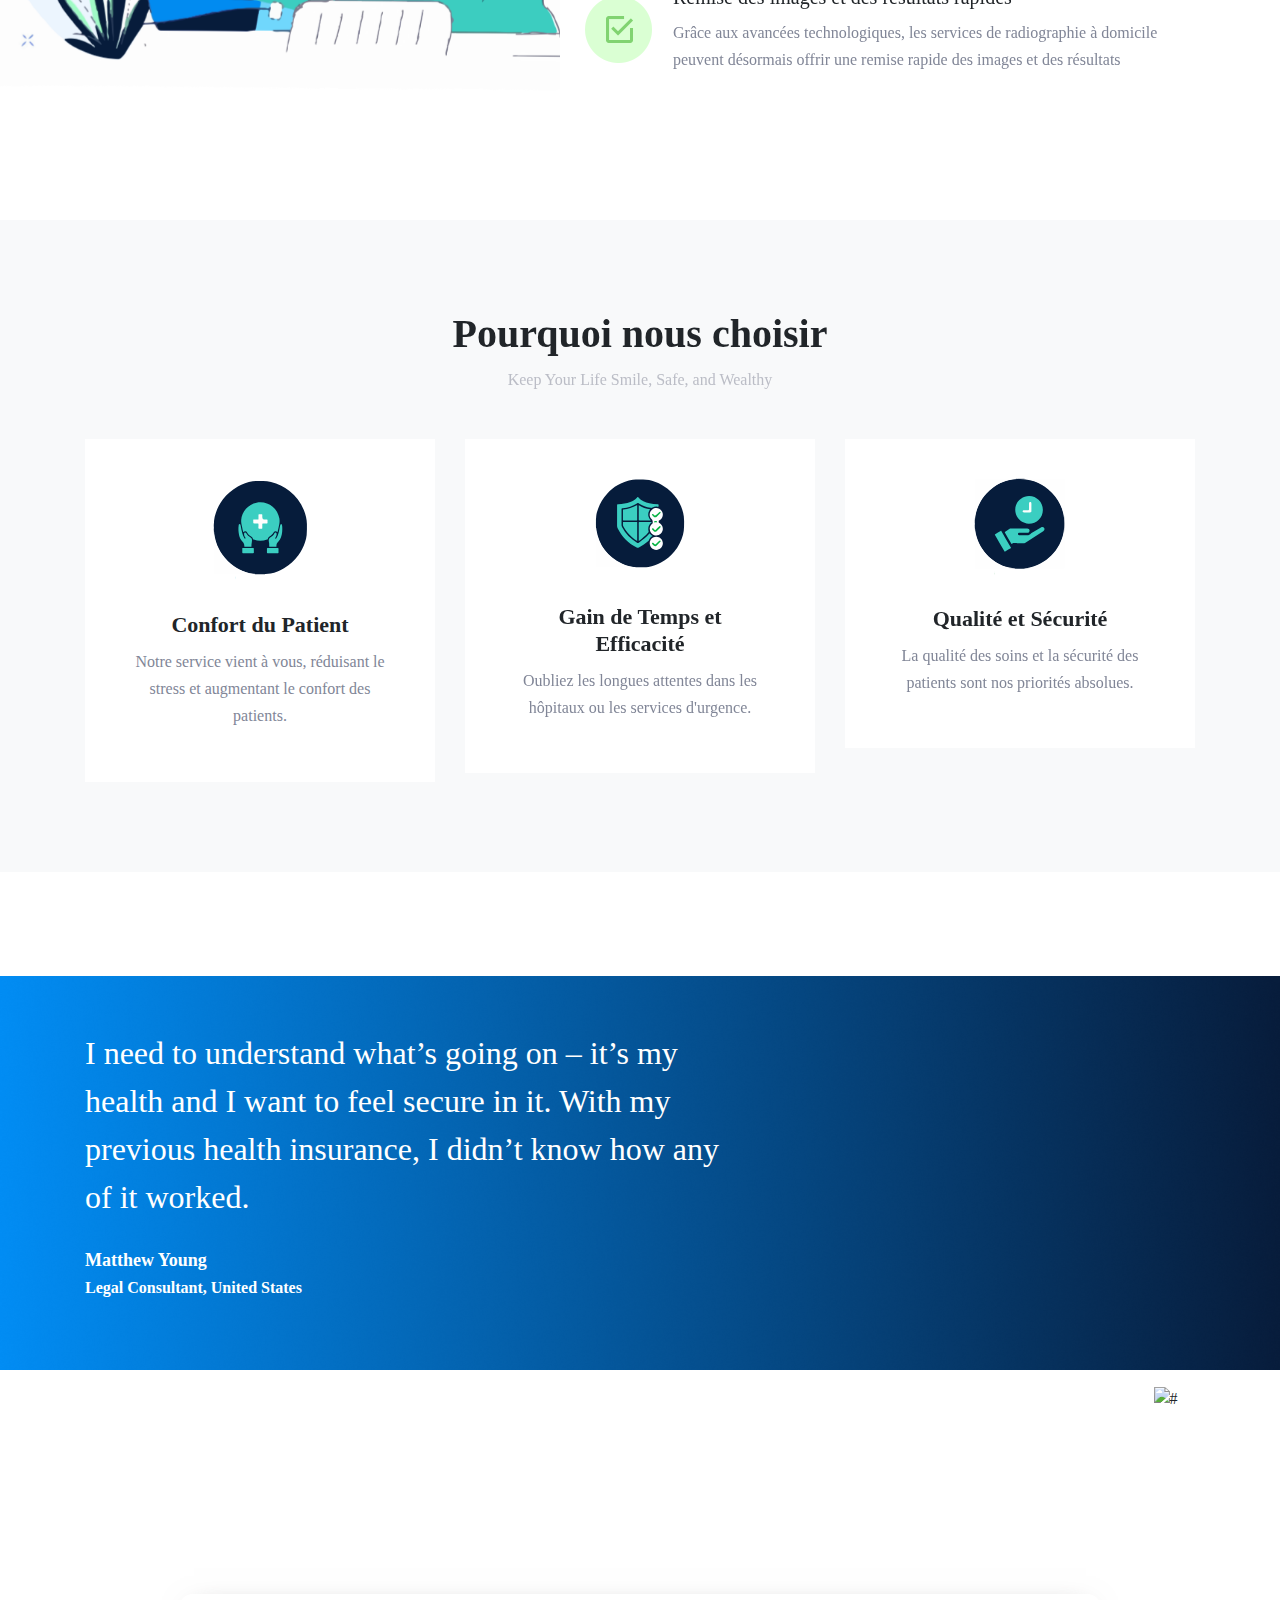
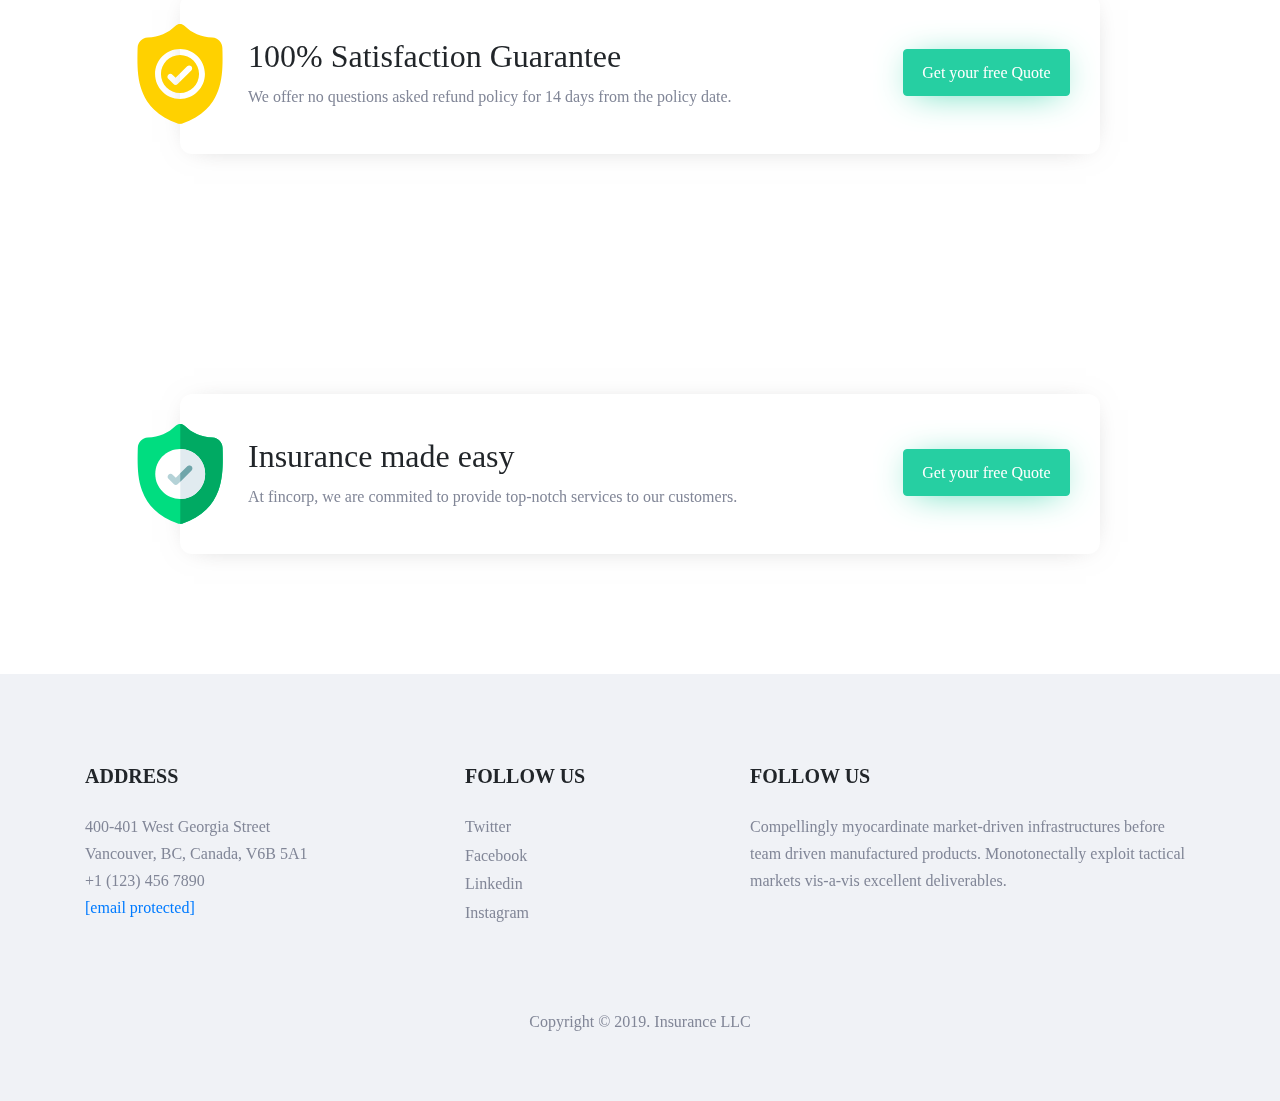
==== commit 6bd305e5: "strucutre" ====
--- a/index.html
+++ b/index.html
@@ -134,7 +134,7 @@
         <div class="row">
           <div class="col-md-12">
             <div class="center-title">
-              <h2>A new take on insurance</h2>
+              <h2>Une nouvelle façon de se soigner </h2>
               <p>Great for individuals and business</p>
             </div>
           </div>
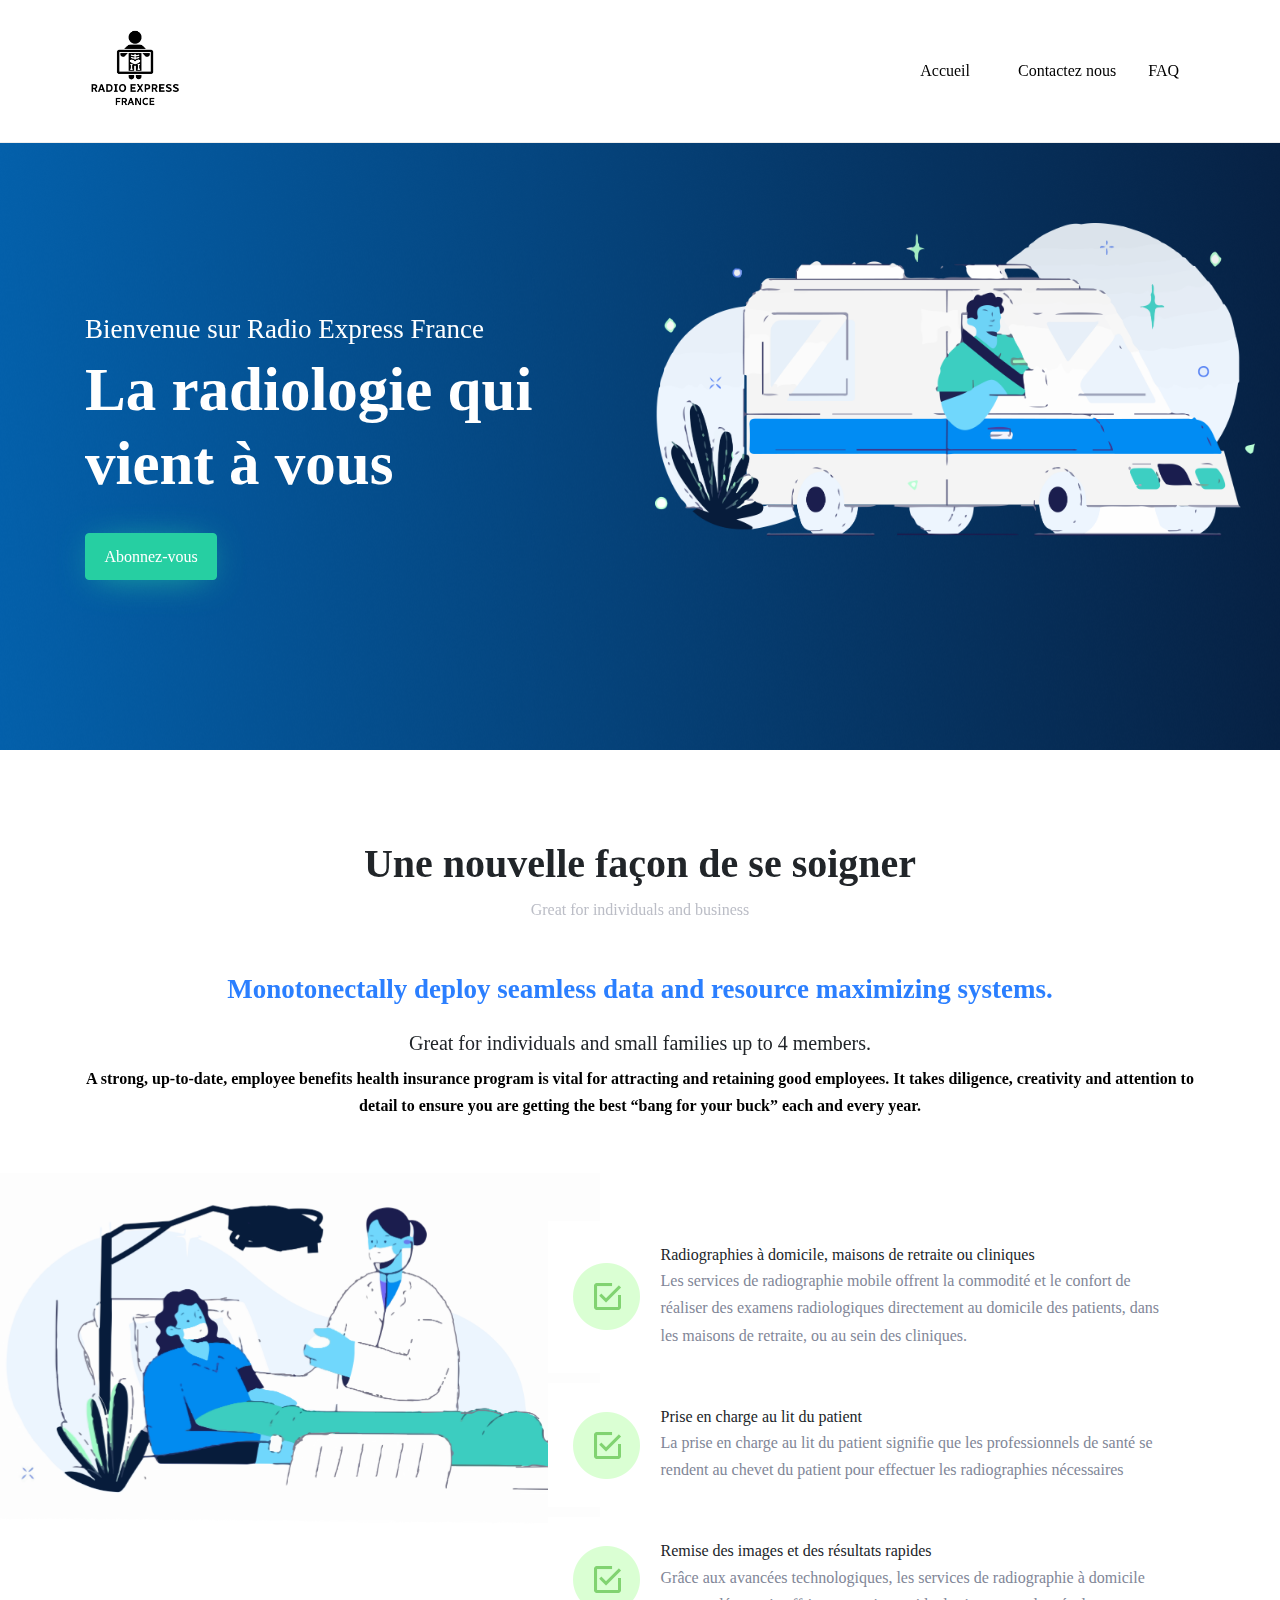
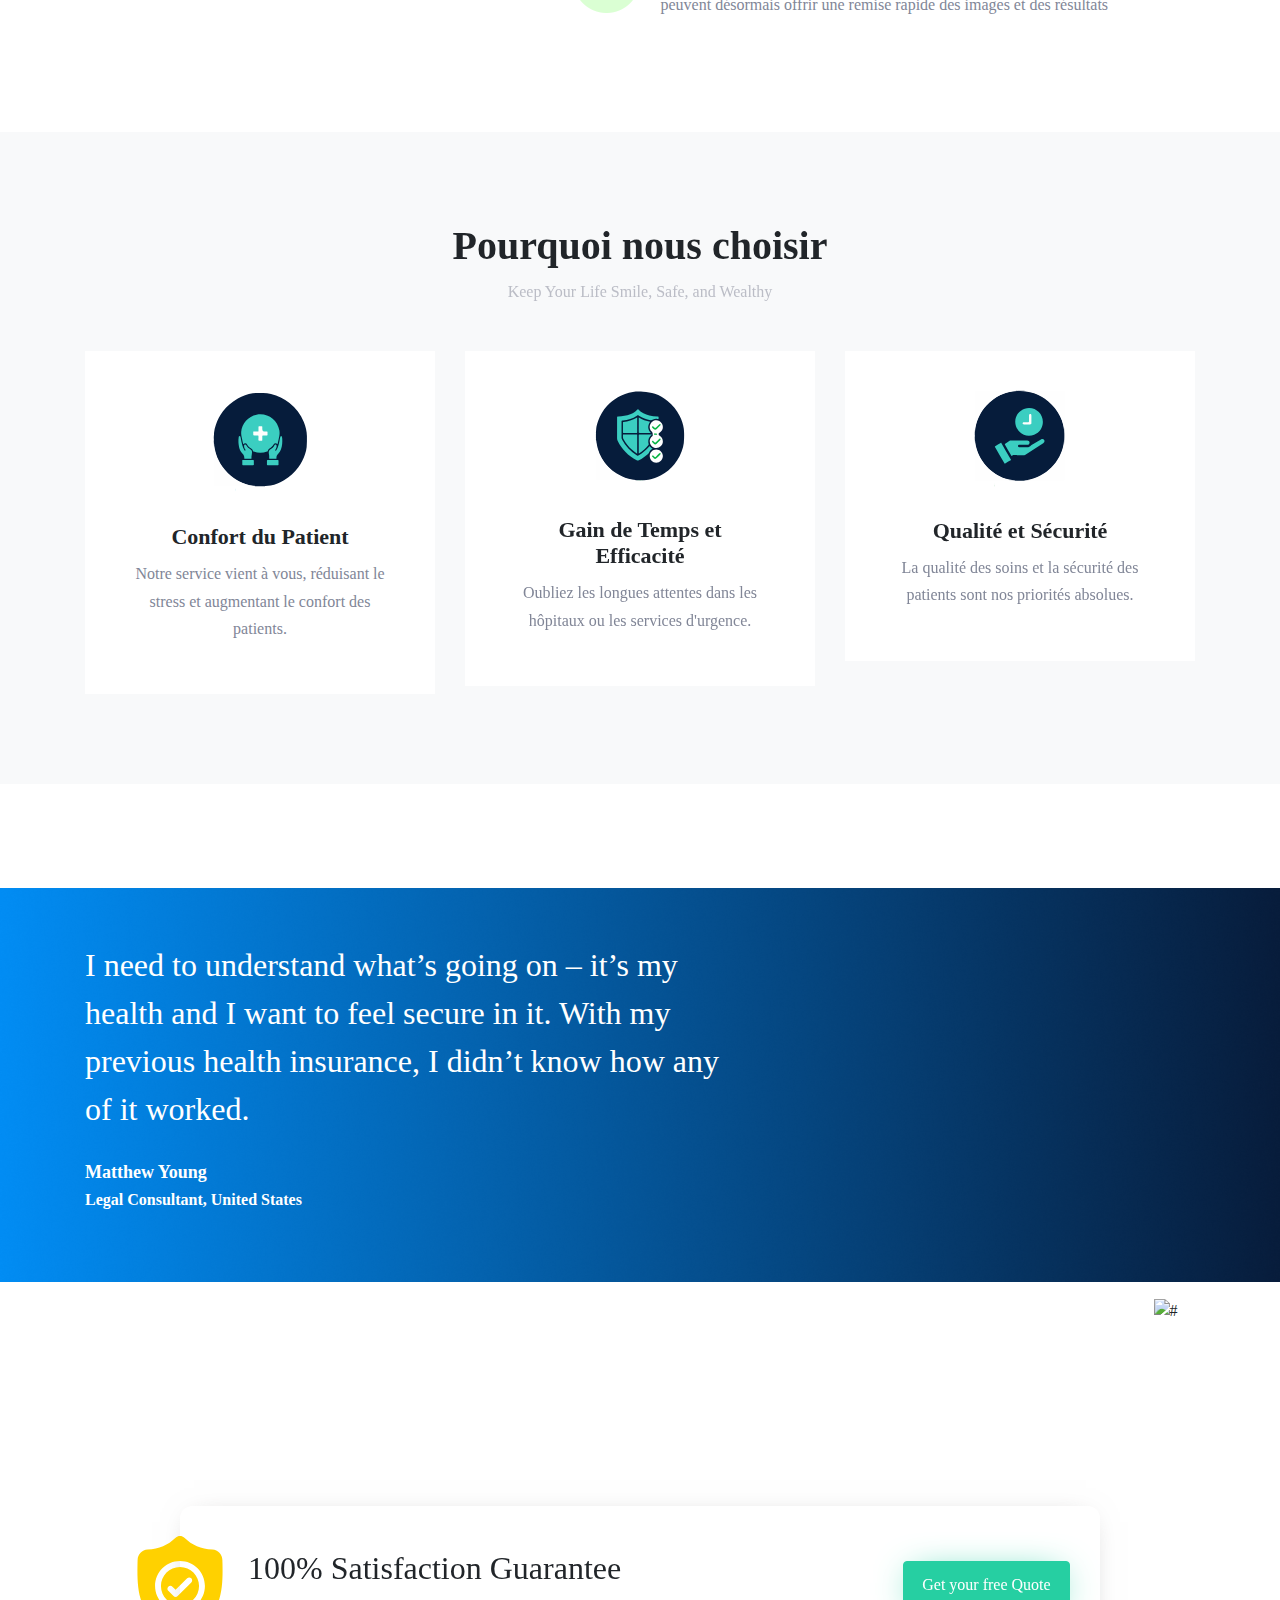
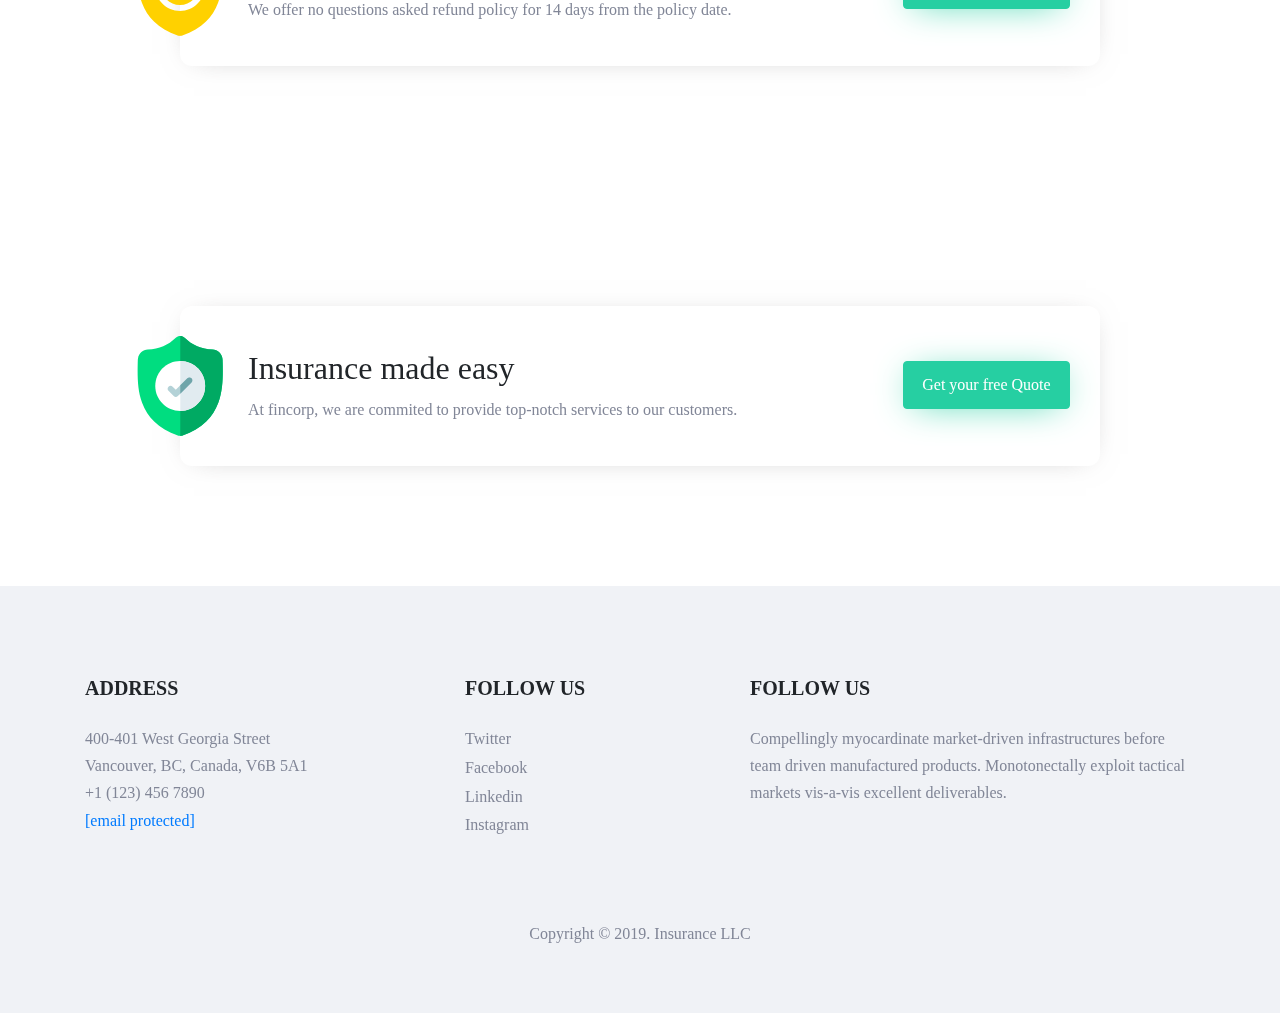
==== commit ce9f5d97: "strucutre" ====
--- a/index.html
+++ b/index.html
@@ -140,7 +140,7 @@
           </div>
         </div>
         <div class="row">
-          <div class="col-md-12 col-lg-7 ml-auto">
+          <div class="col-md-12  ml-auto text-center">
             <div class="insurance-title_wrap insurance-title_wrap2">
               <h5>
                 Monotonectally deploy seamless data and resource maximizing
@@ -156,7 +156,12 @@
                 ensure you are getting the best “bang for your buck” each and
                 every year.
               </p>
-              <div class="insurance-type d-flex align-items-center">
+            </div>
+
+
+          </div>
+        </div>
+              <div class="col-md-12  ml-auto col-lg-7 insurance-type d-flex align-items-center">
                 <img src="images/tick.png" alt="#" />
                 <div class="insurance-type_title">
                   <h6>
@@ -170,7 +175,7 @@
                   </p>
                 </div>
               </div>
-              <div class="insurance-type d-flex align-items-center">
+              <div class=" col-md-12  ml-auto col-lg-7 insurance-type d-flex align-items-center">
                 <img src="images/tick.png" alt="#" />
                 <div class="insurance-type_title">
                   <h6>Prise en charge au lit du patient</h6>
@@ -181,7 +186,7 @@
                   </p>
                 </div>
               </div>
-              <div class="insurance-type d-flex align-items-center">
+              <div class=" col-md-12  ml-auto col-lg-7 insurance-type d-flex align-items-center">
                 <img src="images/tick.png" alt="#" />
                 <div class="insurance-type_title">
                   <h6>Remise des images et des résultats rapides</h6>
